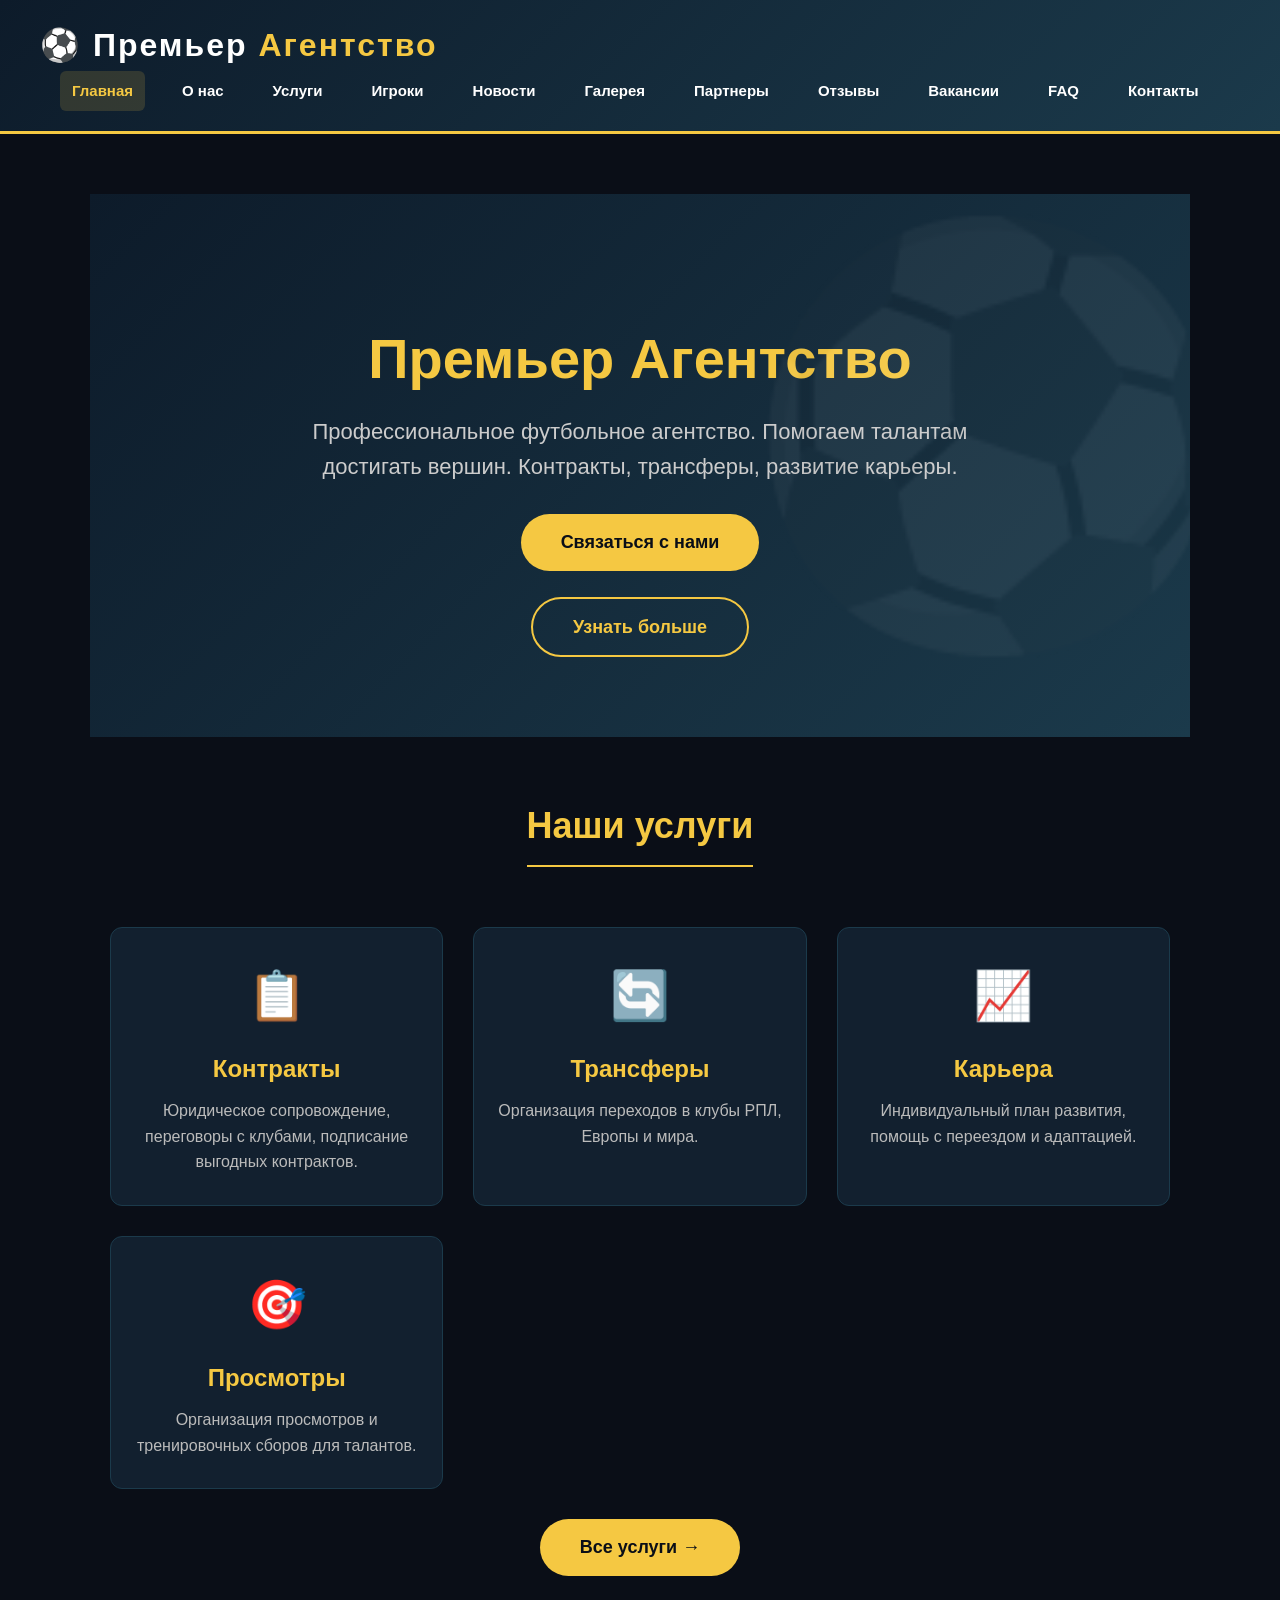
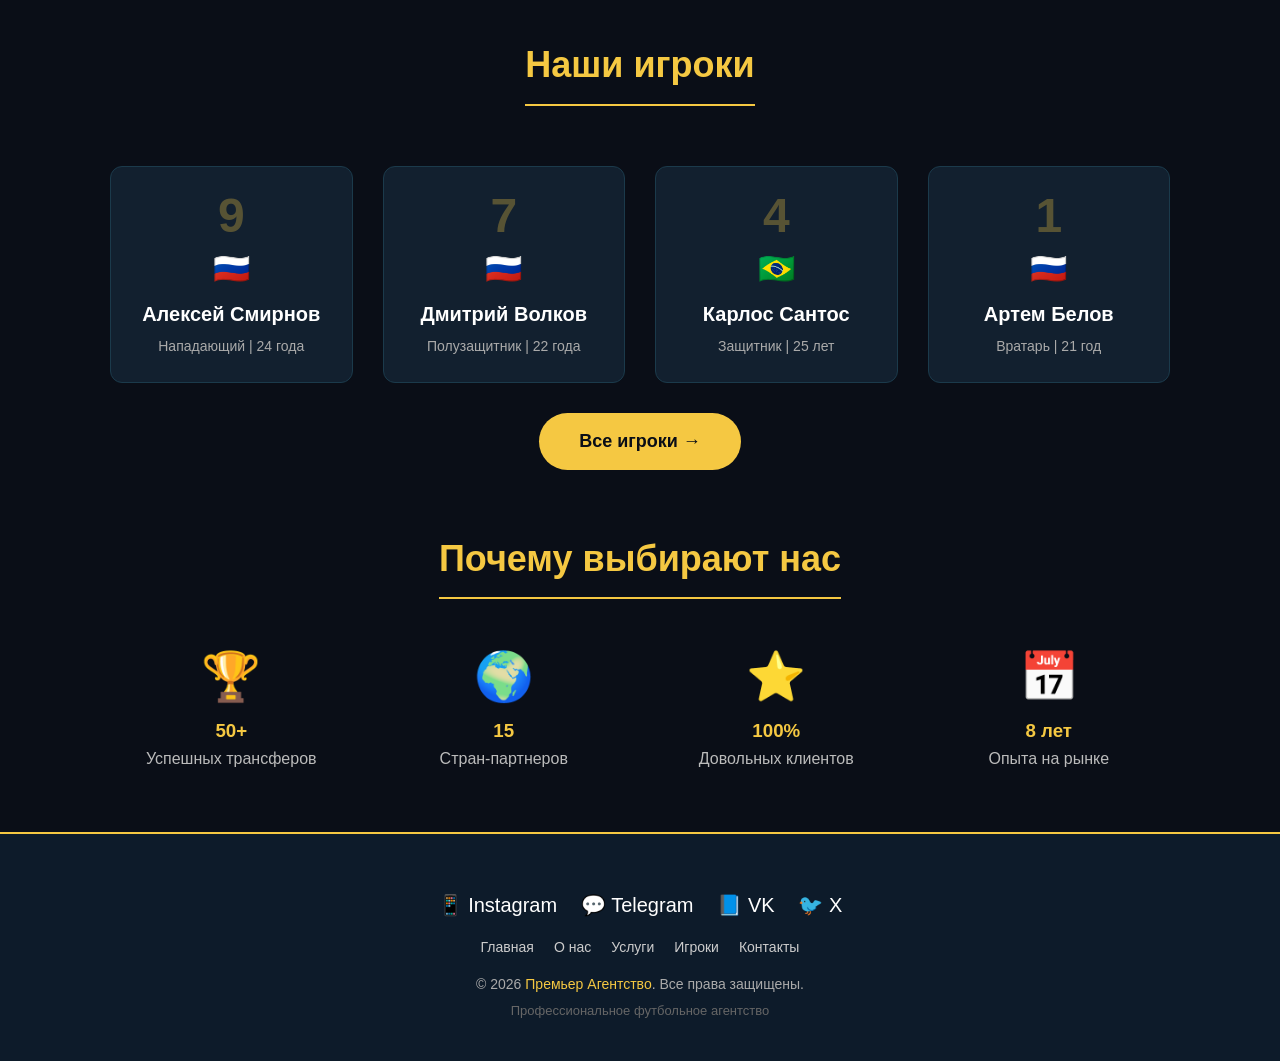
==== index.html @ 3d739ac5 "Add files via upload" ====
<!DOCTYPE html>
<html lang="ru">
<head>
    <meta charset="UTF-8">
    <meta name="viewport" content="width=device-width, initial-scale=1.0">
    <title>Премьер Агентство | Профессиональное футбольное агентство</title>
    <meta name="description" content="Премьер Агентство — профессиональное футбольное агентство. Контракты, трансферы, развитие карьеры футболистов.">
    <link rel="stylesheet" href="style.css">
</head>
<body>

    <!-- ===== ШАПКА ===== -->
    <header>
        <div class="logo">
            <a href="index.html">
                <h1>⚽ <span>Премьер</span> Агентство</h1>
            </a>
        </div>
        <nav>
            <a href="index.html" class="active">Главная</a>
            <a href="about.html">О нас</a>
            <a href="services.html">Услуги</a>
            <a href="players.html">Игроки</a>
            <a href="news.html">Новости</a>
            <a href="gallery.html">Галерея</a>
            <a href="partners.html">Партнеры</a>
            <a href="reviews.html">Отзывы</a>
            <a href="vacancies.html">Вакансии</a>
            <a href="faq.html">FAQ</a>
            <a href="contacts.html">Контакты</a>
        </nav>
    </header>

    <!-- ===== ГЛАВНЫЙ ЭКРАН ===== -->
    <section class="hero">
        <h2>Премьер Агентство</h2>
        <p>Профессиональное футбольное агентство. Помогаем талантам достигать вершин. Контракты, трансферы, развитие карьеры.</p>
        <a href="contacts.html" class="btn">Связаться с нами</a>
        <br><br>
        <a href="about.html" class="btn btn-outline">Узнать больше</a>
    </section>

    <!-- ===== КОРОТКО ОБ УСЛУГАХ ===== -->
    <section>
        <div class="center">
            <h2 class="section-title">Наши услуги</h2>
        </div>
        <div class="services-grid">
            <div class="service-card">
                <div class="icon">📋</div>
                <h3>Контракты</h3>
                <p>Юридическое сопровождение, переговоры с клубами, подписание выгодных контрактов.</p>
            </div>
            <div class="service-card">
                <div class="icon">🔄</div>
                <h3>Трансферы</h3>
                <p>Организация переходов в клубы РПЛ, Европы и мира.</p>
            </div>
            <div class="service-card">
                <div class="icon">📈</div>
                <h3>Карьера</h3>
                <p>Индивидуальный план развития, помощь с переездом и адаптацией.</p>
            </div>
            <div class="service-card">
                <div class="icon">🎯</div>
                <h3>Просмотры</h3>
                <p>Организация просмотров и тренировочных сборов для талантов.</p>
            </div>
        </div>
        <div class="center" style="margin-top:30px;">
            <a href="services.html" class="btn">Все услуги →</a>
        </div>
    </section>

    <!-- ===== НАШИ ИГРОКИ (кратко) ===== -->
    <section>
        <div class="center">
            <h2 class="section-title">Наши игроки</h2>
        </div>
        <div class="players-grid">
            <div class="player-card">
                <div class="number">9</div>
                <div class="flag">🇷🇺</div>
                <h4>Алексей Смирнов</h4>
                <p>Нападающий | 24 года</p>
            </div>
            <div class="player-card">
                <div class="number">7</div>
                <div class="flag">🇷🇺</div>
                <h4>Дмитрий Волков</h4>
                <p>Полузащитник | 22 года</p>
            </div>
            <div class="player-card">
                <div class="number">4</div>
                <div class="flag">🇧🇷</div>
                <h4>Карлос Сантос</h4>
                <p>Защитник | 25 лет</p>
            </div>
            <div class="player-card">
                <div class="number">1</div>
                <div class="flag">🇷🇺</div>
                <h4>Артем Белов</h4>
                <p>Вратарь | 21 год</p>
            </div>
        </div>
        <div class="center" style="margin-top:30px;">
            <a href="players.html" class="btn">Все игроки →</a>
        </div>
    </section>

    <!-- ===== ПОЧЕМУ МЫ ===== -->
    <section>
        <div class="center">
            <h2 class="section-title">Почему выбирают нас</h2>
        </div>
        <div style="display:grid; grid-template-columns:repeat(auto-fit,minmax(200px,1fr)); gap:30px; text-align:center;">
            <div>
                <div style="font-size:48px;">🏆</div>
                <h3 style="color:#f5c842;">50+</h3>
                <p style="color:#bbb;">Успешных трансферов</p>
            </div>
            <div>
                <div style="font-size:48px;">🌍</div>
                <h3 style="color:#f5c842;">15</h3>
                <p style="color:#bbb;">Стран-партнеров</p>
            </div>
            <div>
                <div style="font-size:48px;">⭐</div>
                <h3 style="color:#f5c842;">100%</h3>
                <p style="color:#bbb;">Довольных клиентов</p>
            </div>
            <div>
                <div style="font-size:48px;">📅</div>
                <h3 style="color:#f5c842;">8 лет</h3>
                <p style="color:#bbb;">Опыта на рынке</p>
            </div>
        </div>
    </section>

    <!-- ===== ПОДВАЛ ===== -->
    <footer>
        <div class="social-icons">
            <a href="#">📱 Instagram</a>
            <a href="#">💬 Telegram</a>
            <a href="#">📘 VK</a>
            <a href="#">🐦 X</a>
        </div>
        <div class="footer-links">
            <a href="index.html">Главная</a>
            <a href="about.html">О нас</a>
            <a href="services.html">Услуги</a>
            <a href="players.html">Игроки</a>
            <a href="contacts.html">Контакты</a>
        </div>
        <p>© 2026 <span>Премьер Агентство</span>. Все права защищены.</p>
        <p style="font-size:13px; color:#666; margin-top:5px;">Профессиональное футбольное агентство</p>
    </footer>

</body>
</html>
---- style.css ----
/* ============================================
   ОБЩИЕ СТИЛИ ДЛЯ САЙТА "ПРЕМЬЕР АГЕНТСТВО"
   ============================================ */

/* ----- ОБНУЛЕНИЕ ----- */
* {
    margin: 0;
    padding: 0;
    box-sizing: border-box;
}

html {
    scroll-behavior: smooth;
}

body {
    font-family: 'Segoe UI', Tahoma, Geneva, Verdana, sans-serif;
    background: #0a0e17;
    color: #ffffff;
    line-height: 1.6;
}

/* ----- ШАПКА (ХЕДЕР) ----- */
header {
    background: linear-gradient(135deg, #0d1b2a, #1b3a4b);
    padding: 20px 40px;
    display: flex;
    justify-content: space-between;
    align-items: center;
    border-bottom: 3px solid #f5c842;
    flex-wrap: wrap;
    position: sticky;
    top: 0;
    z-index: 1000;
}

.logo h1 {
    font-size: 32px;
    color: #f5c842;
    letter-spacing: 2px;
}

.logo span {
    color: #ffffff;
}

.logo a {
    text-decoration: none;
}

/* ----- МЕНЮ НАВИГАЦИИ ----- */
nav {
    display: flex;
    flex-wrap: wrap;
    gap: 5px;
}

nav a {
    color: #ffffff;
    text-decoration: none;
    margin-left: 20px;
    font-weight: 600;
    font-size: 15px;
    transition: 0.3s;
    padding: 8px 12px;
    border-radius: 6px;
}

nav a:hover {
    color: #f5c842;
    background: rgba(245, 200, 66, 0.1);
}

nav a.active {
    color: #f5c842;
    background: rgba(245, 200, 66, 0.15);
}

/* ----- ГЛАВНЫЙ ЭКРАН (HERO) ----- */
.hero {
    background: linear-gradient(135deg, #0d1b2a, #1b3a4b);
    text-align: center;
    padding: 120px 20px 80px;
    position: relative;
    overflow: hidden;
}

.hero::before {
    content: '⚽';
    position: absolute;
    font-size: 400px;
    opacity: 0.05;
    right: -50px;
    top: -80px;
}

.hero h2 {
    font-size: 56px;
    color: #f5c842;
    margin-bottom: 10px;
}

.hero p {
    font-size: 22px;
    color: #cccccc;
    max-width: 700px;
    margin: 0 auto 30px;
}

/* ----- КНОПКИ ----- */
.btn {
    display: inline-block;
    background: #f5c842;
    color: #0a0e17;
    padding: 14px 40px;
    font-weight: 700;
    text-decoration: none;
    border-radius: 50px;
    font-size: 18px;
    transition: 0.3s;
    border: none;
    cursor: pointer;
}

.btn:hover {
    background: #ffd966;
    transform: scale(1.05);
    box-shadow: 0 0 30px rgba(245, 200, 66, 0.3);
}

.btn-outline {
    background: transparent;
    color: #f5c842;
    border: 2px solid #f5c842;
}

.btn-outline:hover {
    background: #f5c842;
    color: #0a0e17;
}

/* ----- СЕКЦИИ ----- */
section {
    max-width: 1100px;
    margin: 60px auto;
    padding: 0 20px;
}

.section-title {
    text-align: center;
    font-size: 36px;
    color: #f5c842;
    margin-bottom: 40px;
    border-bottom: 2px solid #f5c842;
    display: inline-block;
    padding-bottom: 10px;
}

.center {
    text-align: center;
}

/* ----- КАРТОЧКИ УСЛУГ ----- */
.services-grid {
    display: grid;
    grid-template-columns: repeat(auto-fit, minmax(250px, 1fr));
    gap: 30px;
    margin-top: 20px;
}

.service-card {
    background: #12202f;
    padding: 30px 20px;
    border-radius: 12px;
    text-align: center;
    transition: 0.4s;
    border: 1px solid #1b3a4b;
}

.service-card:hover {
    transform: translateY(-10px);
    border-color: #f5c842;
    box-shadow: 0 10px 30px rgba(245, 200, 66, 0.1);
}

.service-card .icon {
    font-size: 48px;
    margin-bottom: 15px;
}

.service-card h3 {
    color: #f5c842;
    font-size: 24px;
    margin-bottom: 10px;
}

.service-card p {
    color: #bbbbbb;
    font-size: 16px;
}

/* ----- КАРТОЧКИ ИГРОКОВ ----- */
.players-grid {
    display: grid;
    grid-template-columns: repeat(auto-fit, minmax(200px, 1fr));
    gap: 30px;
    margin-top: 20px;
}

.player-card {
    background: #12202f;
    padding: 25px 15px;
    border-radius: 12px;
    text-align: center;
    border: 1px solid #1b3a4b;
    transition: 0.4s;
    position: relative;
    overflow: hidden;
}

.player-card::before {
    content: '';
    position: absolute;
    top: 0;
    left: 0;
    right: 0;
    height: 3px;
    background: #f5c842;
    transform: scaleX(0);
    transition: 0.4s;
}

.player-card:hover::before {
    transform: scaleX(1);
}

.player-card:hover {
    border-color: #f5c842;
    transform: scale(1.03);
}

.player-card .number {
    font-size: 48px;
    font-weight: 700;
    color: #f5c842;
    opacity: 0.3;
    line-height: 1;
}

.player-card .flag {
    font-size: 30px;
    margin: 5px 0;
}

.player-card h4 {
    font-size: 20px;
    margin: 5px 0;
    color: #ffffff;
}

.player-card p {
    color: #aaaaaa;
    font-size: 14px;
}

/* ----- КОНТАКТЫ ----- */
.contacts {
    background: #12202f;
    padding: 40px 30px;
    border-radius: 12px;
    display: flex;
    flex-wrap: wrap;
    justify-content: space-around;
    gap: 30px;
    border: 1px solid #1b3a4b;
}

.contact-item {
    text-align: center;
    min-width: 150px;
}

.contact-item .icon {
    font-size: 32px;
    margin-bottom: 10px;
}

.contact-item h4 {
    color: #f5c842;
    font-size: 18px;
}

.contact-item p {
    color: #cccccc;
    font-size: 16px;
}

.contact-item a {
    color: #f5c842;
    text-decoration: none;
}

.contact-item a:hover {
    text-decoration: underline;
}

/* ----- НОВОСТИ ----- */
.news-grid {
    display: grid;
    grid-template-columns: repeat(auto-fit, minmax(300px, 1fr));
    gap: 30px;
}

.news-card {
    background: #12202f;
    padding: 25px;
    border-radius: 12px;
    border: 1px solid #1b3a4b;
    transition: 0.4s;
}

.news-card:hover {
    border-color: #f5c842;
    transform: translateY(-5px);
}

.news-card .date {
    color: #f5c842;
    font-size: 14px;
    font-weight: 600;
}

.news-card h4 {
    font-size: 20px;
    margin: 10px 0;
    color: #ffffff;
}

.news-card p {
    color: #bbbbbb;
    font-size: 15px;
}

/* ----- ГАЛЕРЕЯ ----- */
.gallery-grid {
    display: grid;
    grid-template-columns: repeat(auto-fit, minmax(200px, 1fr));
    gap: 20px;
}

.gallery-item {
    background: #12202f;
    padding: 40px 20px;
    border-radius: 12px;
    text-align: center;
    border: 1px solid #1b3a4b;
    transition: 0.4s;
    font-size: 60px;
    min-height: 150px;
    display: flex;
    flex-direction: column;
    align-items: center;
    justify-content: center;
}

.gallery-item:hover {
    border-color: #f5c842;
    transform: scale(1.05);
}

.gallery-item span {
    font-size: 14px;
    color: #aaaaaa;
    margin-top: 10px;
}

/* ----- ПАРТНЕРЫ ----- */
.partners-grid {
    display: grid;
    grid-template-columns: repeat(auto-fit, minmax(150px, 1fr));
    gap: 25px;
}

.partner-item {
    background: #12202f;
    padding: 30px 20px;
    border-radius: 12px;
    text-align: center;
    border: 1px solid #1b3a4b;
    transition: 0.4s;
    font-size: 20px;
    font-weight: 600;
    color: #f5c842;
}

.partner-item:hover {
    border-color: #f5c842;
    transform: scale(1.05);
}

/* ----- ОТЗЫВЫ ----- */
.reviews-grid {
    display: grid;
    grid-template-columns: repeat(auto-fit, minmax(280px, 1fr));
    gap: 30px;
}

.review-item {
    background: #12202f;
    padding: 25px;
    border-radius: 12px;
    border: 1px solid #1b3a4b;
    transition: 0.4s;
}

.review-item:hover {
    border-color: #f5c842;
}

.review-item .stars {
    color: #f5c842;
    font-size: 20px;
}

.review-item blockquote {
    font-style: italic;
    color: #cccccc;
    margin: 15px 0;
    padding-left: 15px;
    border-left: 3px solid #f5c842;
}

.review-item .author {
    color: #f5c842;
    font-weight: 600;
}

/* ----- ВАКАНСИИ ----- */
.vacancy-item {
    background: #12202f;
    padding: 25px 30px;
    border-radius: 12px;
    border: 1px solid #1b3a4b;
    margin-bottom: 20px;
    transition: 0.4s;
    display: flex;
    justify-content: space-between;
    align-items: center;
    flex-wrap: wrap;
}

.vacancy-item:hover {
    border-color: #f5c842;
}

.vacancy-item h4 {
    color: #f5c842;
    font-size: 20px;
}

.vacancy-item p {
    color: #bbbbbb;
}

.vacancy-item .tag {
    background: rgba(245, 200, 66, 0.15);
    color: #f5c842;
    padding: 5px 15px;
    border-radius: 20px;
    font-size: 13px;
}

/* ----- ВОПРОС-ОТВЕТ (FAQ) ----- */
.faq-item {
    background: #12202f;
    padding: 20px 25px;
    border-radius: 12px;
    border: 1px solid #1b3a4b;
    margin-bottom: 15px;
    transition: 0.4s;
}

.faq-item:hover {
    border-color: #f5c842;
}

.faq-item h4 {
    color: #f5c842;
    font-size: 18px;
    margin-bottom: 5px;
}

.faq-item p {
    color: #bbbbbb;
}

/* ----- ПОДВАЛ (ФУТЕР) ----- */
footer {
    background: #0d1b2a;
    text-align: center;
    padding: 40px 20px;
    border-top: 2px solid #f5c842;
    margin-top: 40px;
    color: #aaaaaa;
    font-size: 14px;
}

footer .footer-links {
    display: flex;
    justify-content: center;
    flex-wrap: wrap;
    gap: 20px;
    margin: 15px 0;
}

footer .footer-links a {
    color: #cccccc;
    text-decoration: none;
    transition: 0.3s;
}

footer .footer-links a:hover {
    color: #f5c842;
}

footer span {
    color: #f5c842;
}

footer .social-icons {
    margin: 15px 0;
}

footer .social-icons a {
    color: #ffffff;
    text-decoration: none;
    margin: 0 10px;
    font-size: 20px;
    transition: 0.3s;
}

footer .social-icons a:hover {
    color: #f5c842;
}

/* ----- АДАПТИВ ДЛЯ ТЕЛЕФОНОВ ----- */
@media (max-width: 768px) {
    header {
        flex-direction: column;
        text-align: center;
        gap: 15px;
        padding: 15px;
    }

    nav {
        justify-content: center;
    }

    nav a {
        margin: 0 8px;
        font-size: 13px;
        padding: 6px 10px;
    }

    .hero h2 {
        font-size: 34px;
    }

    .hero p {
        font-size: 18px;
    }

    .section-title {
        font-size: 28px;
    }

    .vacancy-item {
        flex-direction: column;
        text-align: center;
        gap: 10px;
    }

    .contacts {
        flex-direction: column;
        align-items: center;
    }
}
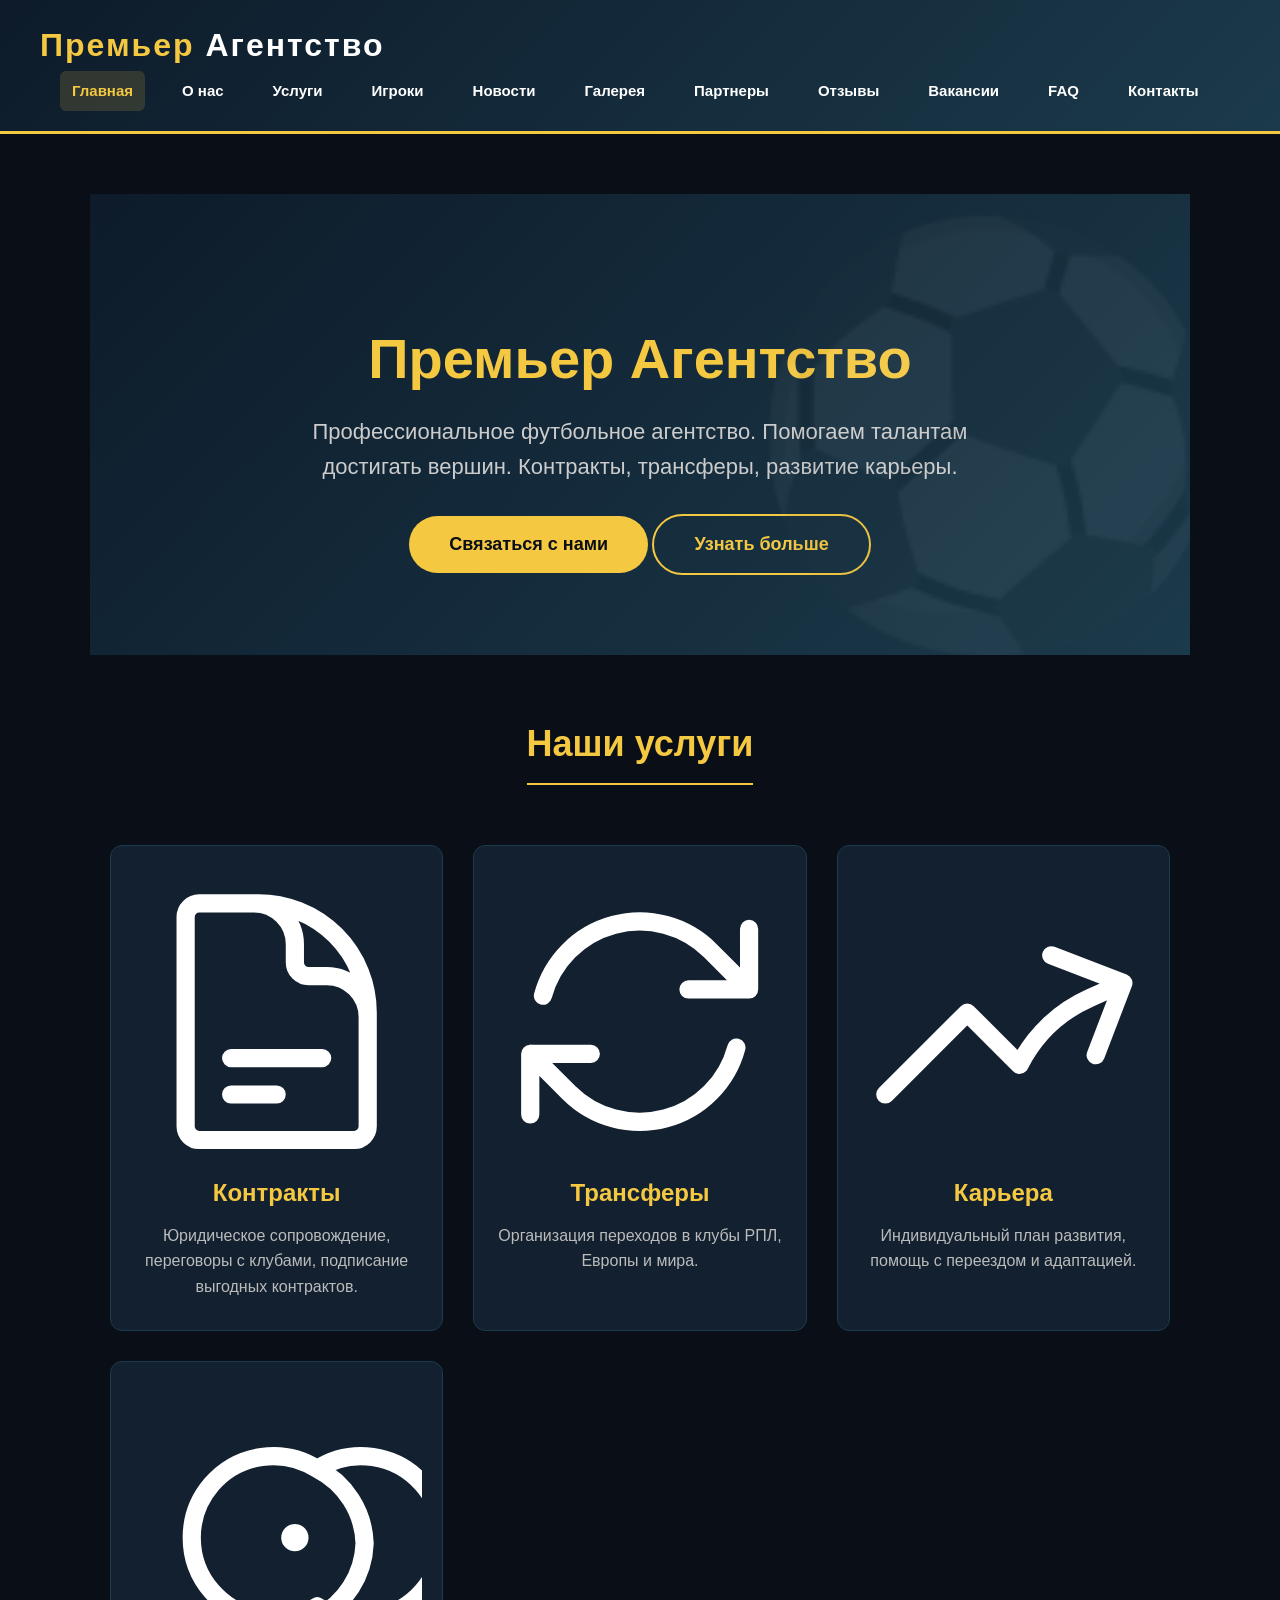
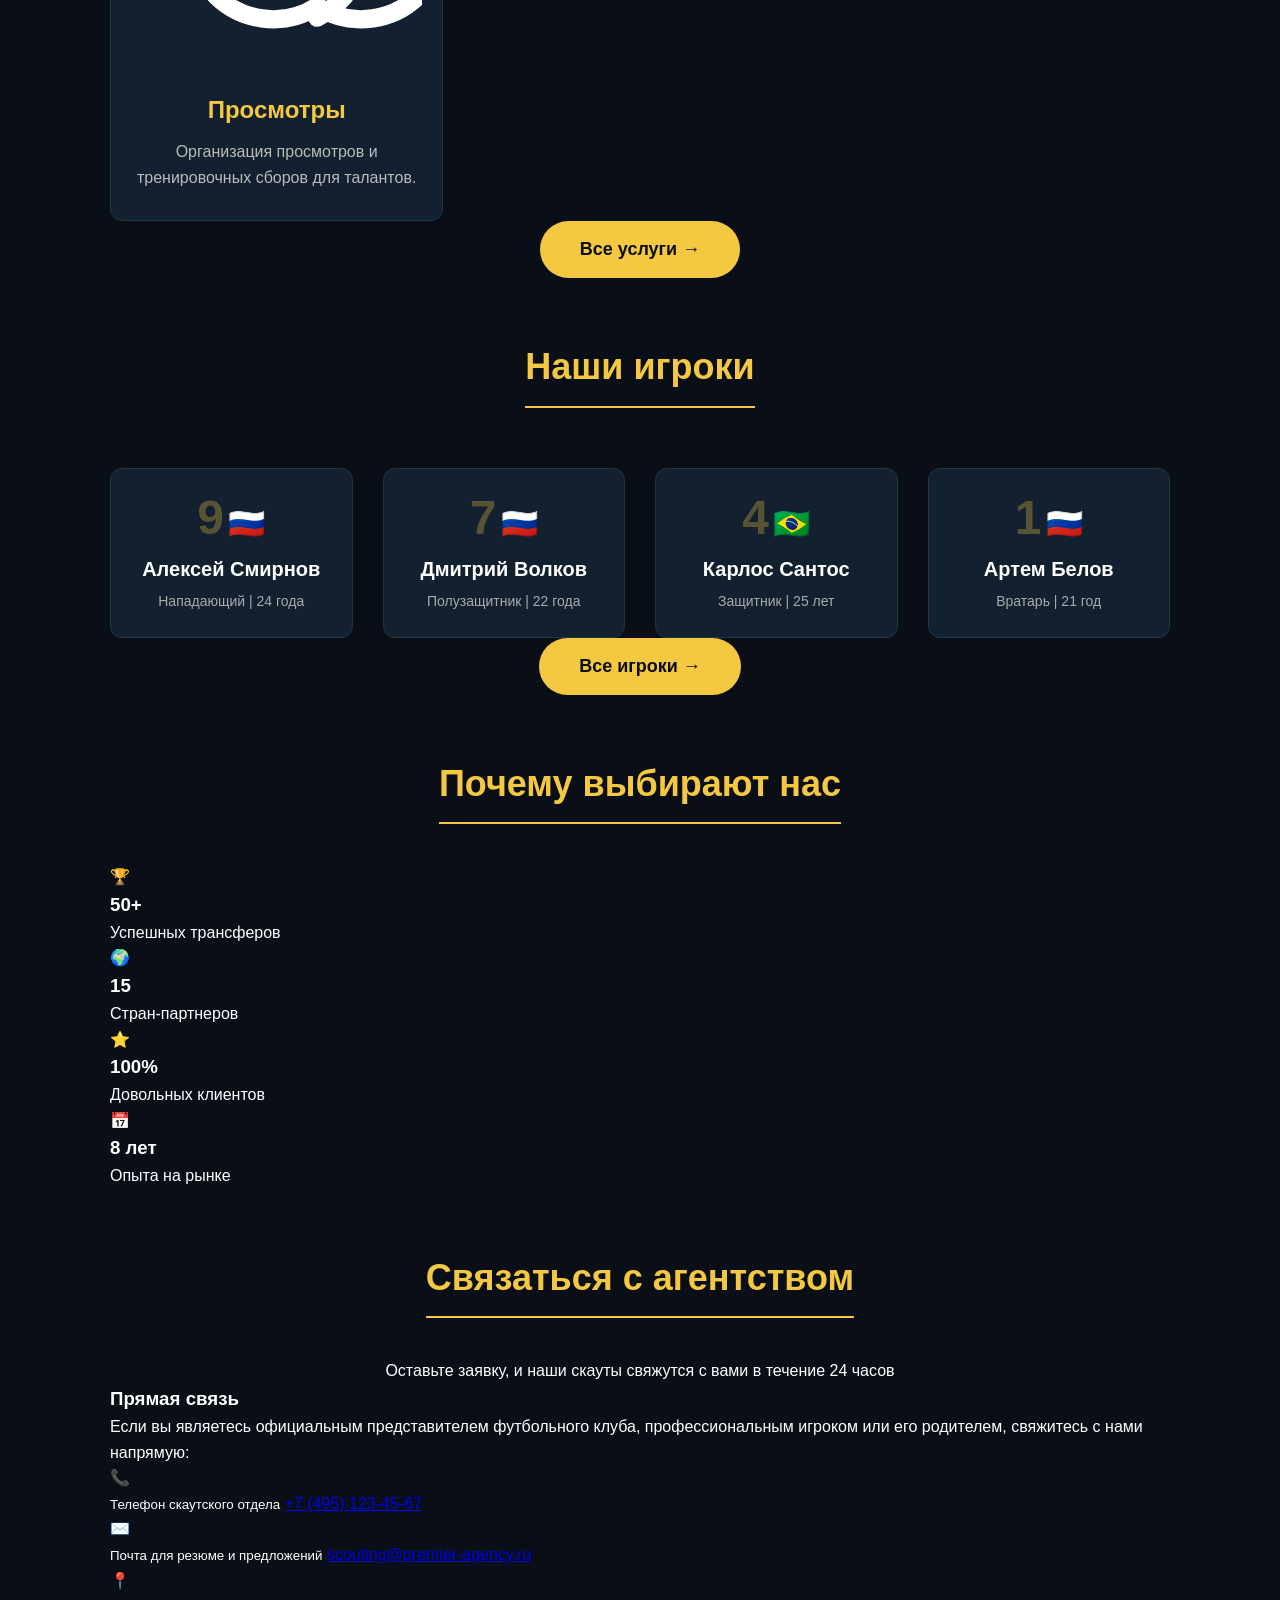
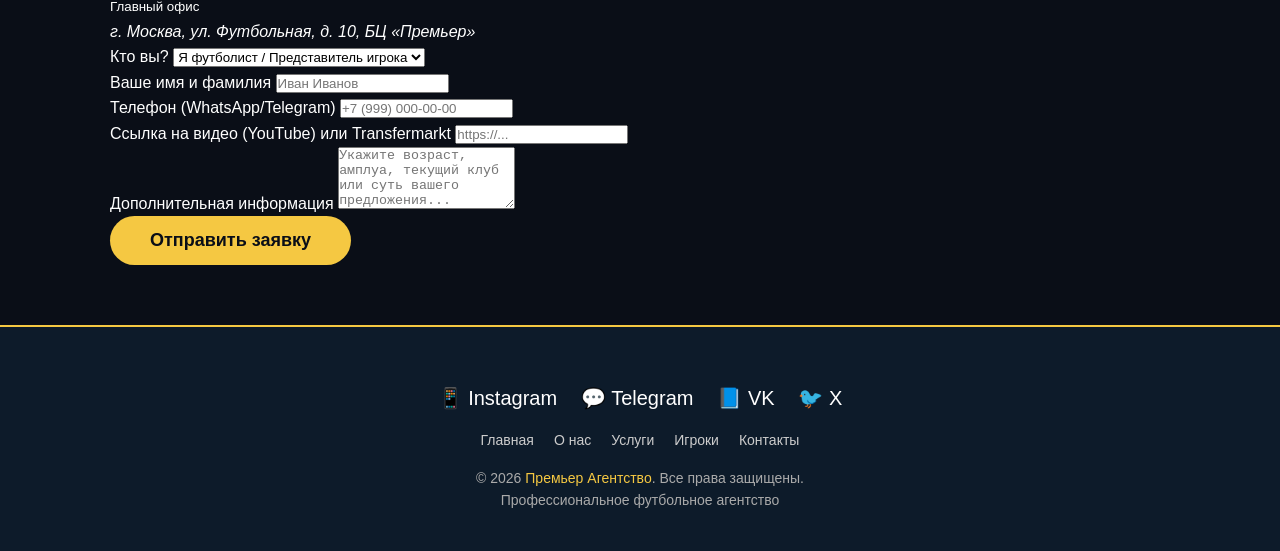
==== commit cb4d4921: "Update index.html" ====
--- a/index.html
+++ b/index.html
@@ -10,151 +10,251 @@
 <body>
 
     <!-- ===== ШАПКА ===== -->
-    <header>
+    <header class="main-header">
         <div class="logo">
             <a href="index.html">
-                <h1>⚽ <span>Премьер</span> Агентство</h1>
+                <h1>Премьер <span>Агентство</span></h1>
             </a>
         </div>
-        <nav>
-            <a href="index.html" class="active">Главная</a>
-            <a href="about.html">О нас</a>
-            <a href="services.html">Услуги</a>
-            <a href="players.html">Игроки</a>
-            <a href="news.html">Новости</a>
-            <a href="gallery.html">Галерея</a>
-            <a href="partners.html">Партнеры</a>
-            <a href="reviews.html">Отзывы</a>
-            <a href="vacancies.html">Вакансии</a>
-            <a href="faq.html">FAQ</a>
-            <a href="contacts.html">Контакты</a>
+        <nav class="nav-menu">
+            <a href="index.html" class="nav-link active">Главная</a>
+            <a href="about.html" class="nav-link">О нас</a>
+            <a href="services.html" class="nav-link">Услуги</a>
+            <a href="players.html" class="nav-link">Игроки</a>
+            <a href="news.html" class="nav-link">Новости</a>
+            <a href="gallery.html" class="nav-link">Галерея</a>
+            <a href="partners.html" class="nav-link">Партнеры</a>
+            <a href="reviews.html" class="nav-link">Отзывы</a>
+            <a href="vacancies.html" class="nav-link">Вакансии</a>
+            <a href="faq.html" class="nav-link">FAQ</a>
+            <a href="#contacts" class="nav-link">Контакты</a>
         </nav>
     </header>
 
     <!-- ===== ГЛАВНЫЙ ЭКРАН ===== -->
     <section class="hero">
-        <h2>Премьер Агентство</h2>
-        <p>Профессиональное футбольное агентство. Помогаем талантам достигать вершин. Контракты, трансферы, развитие карьеры.</p>
-        <a href="contacts.html" class="btn">Связаться с нами</a>
-        <br><br>
-        <a href="about.html" class="btn btn-outline">Узнать больше</a>
+        <div class="hero-content">
+            <h2>Премьер Агентство</h2>
+            <p>Профессиональное футбольное агентство. Помогаем талантам достигать вершин. Контракты, трансферы, развитие карьеры.</p>
+            <div class="hero-actions">
+                <a href="#contacts" class="btn">Связаться с нами</a>
+                <a href="about.html" class="btn btn-outline">Узнать больше</a>
+            </div>
+        </div>
     </section>
 
     <!-- ===== КОРОТКО ОБ УСЛУГАХ ===== -->
-    <section>
+    <section class="services-section">
         <div class="center">
             <h2 class="section-title">Наши услуги</h2>
         </div>
         <div class="services-grid">
             <div class="service-card">
-                <div class="icon">📋</div>
+                <div class="icon-wrapper">
+                    <!-- Иконка Контракты -->
+                    <svg xmlns="http://www.w3.org/2000/svg" fill="none" viewBox="0 0 24 24" stroke-width="1.5" stroke="currentColor" class="w-6 h-6"><path stroke-linecap="round" stroke-linejoin="round" d="M19.5 14.25v-2.625a3.375 3.375 0 0 0-3.375-3.375h-1.5A1.125 1.125 0 0 1 13.5 7.125v-1.5a3.375 3.375 0 0 0-3.375-3.375H8.25m0 12.75h7.5m-7.5 3H12M10.5 2.25H5.625c-.621 0-1.125.504-1.125 1.125v17.25c0 .621.504 1.125 1.125 1.125h12.75c.621 0 1.125-.504 1.125-1.125V11.25a9 9 0 0 0-9-9Z" /></svg>
+                </div>
                 <h3>Контракты</h3>
                 <p>Юридическое сопровождение, переговоры с клубами, подписание выгодных контрактов.</p>
             </div>
             <div class="service-card">
-                <div class="icon">🔄</div>
+                <div class="icon-wrapper">
+                    <!-- Иконка Трансферы -->
+                    <svg xmlns="http://www.w3.org/2000/svg" fill="none" viewBox="0 0 24 24" stroke-width="1.5" stroke="currentColor" class="w-6 h-6"><path stroke-linecap="round" stroke-linejoin="round" d="M16.023 9.348h4.992v-.001M2.985 19.644v-4.992m0 0h4.992m-4.993 0 3.181 3.183a8.25 8.25 0 0 0 13.803-3.7M4.031 9.865a8.25 8.25 0 0 1 13.803-3.7l3.181 3.182m0-4.991v4.99" /></svg>
+                </div>
                 <h3>Трансферы</h3>
                 <p>Организация переходов в клубы РПЛ, Европы и мира.</p>
             </div>
             <div class="service-card">
-                <div class="icon">📈</div>
+                <div class="icon-wrapper">
+                    <!-- Иконка Карьера -->
+                    <svg xmlns="http://www.w3.org/2000/svg" fill="none" viewBox="0 0 24 24" stroke-width="1.5" stroke="currentColor" class="w-6 h-6"><path stroke-linecap="round" stroke-linejoin="round" d="M2.25 18 9 11.25l4.306 4.306a11.95 11.95 0 0 1 5.814-5.518l2.74-1.22m0 0-5.94-2.281m5.94 2.28-2.28 5.941" /></svg>
+                </div>
                 <h3>Карьера</h3>
                 <p>Индивидуальный план развития, помощь с переездом и адаптацией.</p>
             </div>
             <div class="service-card">
-                <div class="icon">🎯</div>
+                <div class="icon-wrapper">
+                    <!-- Иконка Просмотры -->
+                    <svg xmlns="http://www.w3.org/2000/svg" fill="none" viewBox="0 0 24 24" stroke-width="1.5" stroke="currentColor" class="w-6 h-6"><path stroke-linecap="round" stroke-linejoin="round" d="M15.34 6.336a6.72 6.72 0 1 0 0 11.328M15.34 6.336a6.72 6.72 0 1 1 0 11.328m0-11.328a7.15 7.15 0 0 1 3.905 6.13 7.148 7.148 0 0 1-3.905 6.13M13.5 12h.008v.008H13.5V12Zm.375 0a.375.375 0 1 1-.75 0 .375.375 0 0 1 .75 0Z" /></svg>
+                </div>
                 <h3>Просмотры</h3>
                 <p>Организация просмотров и тренировочных сборов для талантов.</p>
             </div>
         </div>
-        <div class="center" style="margin-top:30px;">
+        <div class="center section-footer-btn">
             <a href="services.html" class="btn">Все услуги →</a>
         </div>
     </section>
 
     <!-- ===== НАШИ ИГРОКИ (кратко) ===== -->
-    <section>
+    <section class="players-section">
         <div class="center">
             <h2 class="section-title">Наши игроки</h2>
         </div>
         <div class="players-grid">
             <div class="player-card">
-                <div class="number">9</div>
-                <div class="flag">🇷🇺</div>
+                <div class="player-meta">
+                    <span class="number">9</span>
+                    <span class="flag">🇷🇺</span>
+                </div>
                 <h4>Алексей Смирнов</h4>
                 <p>Нападающий | 24 года</p>
             </div>
             <div class="player-card">
-                <div class="number">7</div>
-                <div class="flag">🇷🇺</div>
+                <div class="player-meta">
+                    <span class="number">7</span>
+                    <span class="flag">🇷🇺</span>
+                </div>
                 <h4>Дмитрий Волков</h4>
                 <p>Полузащитник | 22 года</p>
             </div>
             <div class="player-card">
-                <div class="number">4</div>
-                <div class="flag">🇧🇷</div>
+                <div class="player-meta">
+                    <span class="number">4</span>
+                    <span class="flag">🇧🇷</span>
+                </div>
                 <h4>Карлос Сантос</h4>
                 <p>Защитник | 25 лет</p>
             </div>
             <div class="player-card">
-                <div class="number">1</div>
-                <div class="flag">🇷🇺</div>
+                <div class="player-meta">
+                    <span class="number">1</span>
+                    <span class="flag">🇷🇺</span>
+                </div>
                 <h4>Артем Белов</h4>
                 <p>Вратарь | 21 год</p>
             </div>
         </div>
-        <div class="center" style="margin-top:30px;">
+        <div class="center section-footer-btn">
             <a href="players.html" class="btn">Все игроки →</a>
         </div>
     </section>
 
     <!-- ===== ПОЧЕМУ МЫ ===== -->
-    <section>
+    <section class="features-section">
         <div class="center">
             <h2 class="section-title">Почему выбирают нас</h2>
         </div>
-        <div style="display:grid; grid-template-columns:repeat(auto-fit,minmax(200px,1fr)); gap:30px; text-align:center;">
-            <div>
-                <div style="font-size:48px;">🏆</div>
-                <h3 style="color:#f5c842;">50+</h3>
-                <p style="color:#bbb;">Успешных трансферов</p>
-            </div>
-            <div>
-                <div style="font-size:48px;">🌍</div>
-                <h3 style="color:#f5c842;">15</h3>
-                <p style="color:#bbb;">Стран-партнеров</p>
-            </div>
-            <div>
-                <div style="font-size:48px;">⭐</div>
-                <h3 style="color:#f5c842;">100%</h3>
-                <p style="color:#bbb;">Довольных клиентов</p>
-            </div>
-            <div>
-                <div style="font-size:48px;">📅</div>
-                <h3 style="color:#f5c842;">8 лет</h3>
-                <p style="color:#bbb;">Опыта на рынке</p>
+        <div class="features-grid">
+            <div class="feature-item">
+                <div class="feature-icon">🏆</div>
+                <h3 class="feature-number">50+</h3>
+                <p class="feature-text">Успешных трансферов</p>
+            </div>
+            <div class="feature-item">
+                <div class="feature-icon">🌍</div>
+                <h3 class="feature-number">15</h3>
+                <p class="feature-text">Стран-партнеров</p>
+            </div>
+            <div class="feature-item">
+                <div class="feature-icon">⭐</div>
+                <h3 class="feature-number">100%</h3>
+                <p class="feature-text">Довольных клиентов</p>
+            </div>
+            <div class="feature-item">
+                <div class="feature-icon">📅</div>
+                <h3 class="feature-number">8 лет</h3>
+                <p class="feature-text">Опыта на рынке</p>
+            </div>
+        </div>
+    </section>
+
+    <!-- ===== СЕКЦИЯ КОНТАКТОВ ===== -->
+    <section id="contacts" class="contacts-section">
+        <div class="center">
+            <h2 class="section-title">Связаться с агентством</h2>
+            <p class="section-subtitle">Оставьте заявку, и наши скауты свяжутся с вами в течение 24 часов</p>
+        </div>
+
+        <div class="contacts-container">
+            <!-- Левая колонка: Инфо -->
+            <div class="contacts-info">
+                <h3>Прямая связь</h3>
+                <p>Если вы являетесь официальным представителем футбольного клуба, профессиональным игроком или его родителем, свяжитесь с нами напрямую:</p>
+                
+                <div class="info-item">
+                    <div class="info-icon-box">📞</div>
+                    <div class="info-text">
+                        <small>Телефон скаутского отдела</small>
+                        <a href="tel:+74951234567">+7 (495) 123-45-67</a>
+                    </div>
+                </div>
+
+                <div class="info-item">
+                    <div class="info-icon-box">✉️</div>
+                    <div class="info-text">
+                        <small>Почта для резюме и предложений</small>
+                        <a href="mailto:scouting@premier-agency.ru">scouting@premier-agency.ru</a>
+                    </div>
+                </div>
+
+                <div class="info-item">
+                    <div class="info-icon-box">📍</div>
+                    <div class="info-text">
+                        <small>Главный офис</small>
+                        <address>г. Москва, ул. Футбольная, д. 10, БЦ «Премьер»</address>
+                    </div>
+                </div>
+            </div>
+
+            <!-- Правая колонка: Форма -->
+            <div class="contacts-form-wrapper">
+                <form action="#" method="POST" class="main-form">
+                    <div class="form-group">
+                        <label for="user-role">Кто вы?</label>
+                        <select id="user-role" name="role" required>
+                            <option value="player">Я футболист / Представитель игрока</option>
+                            <option value="club">Я скаут / Представитель клуба</option>
+                            <option value="partner">По вопросам сотрудничества</option>
+                        </select>
+                    </div>
+
+                    <div class="form-row">
+                        <div class="form-group">
+                            <label for="user-name">Ваше имя и фамилия</label>
+                            <input type="text" id="user-name" name="name" placeholder="Иван Иванов" required>
+                        </div>
+                        <div class="form-group">
+                            <label for="user-phone">Телефон (WhatsApp/Telegram)</label>
+                            <input type="tel" id="user-phone" name="phone" placeholder="+7 (999) 000-00-00" required>
+                        </div>
+                    </div>
+
+                    <div class="form-group">
+                        <label for="user-link">Ссылка на видео (YouTube) или Transfermarkt</label>
+                        <input type="url" id="user-link" name="link" placeholder="https://...">
+                    </div>
+
+                    <div class="form-group">
+                        <label for="user-message">Дополнительная информация</label>
+                        <textarea id="user-message" name="message" rows="4" placeholder="Укажите возраст, амплуа, текущий клуб или суть вашего предложения..."></textarea>
+                    </div>
+
+                    <button type="submit" class="btn btn-submit">Отправить заявку</button>
+                </form>
             </div>
         </div>
     </section>
 
     <!-- ===== ПОДВАЛ ===== -->
-    <footer>
+    <footer class="main-footer">
         <div class="social-icons">
-            <a href="#">📱 Instagram</a>
-            <a href="#">💬 Telegram</a>
-            <a href="#">📘 VK</a>
-            <a href="#">🐦 X</a>
+            <a href="#" class="social-link">📱 Instagram</a>
+            <a href="#" class="social-link">💬 Telegram</a>
+            <a href="#" class="social-link">📘 VK</a>
+            <a href="#" class="social-link">🐦 X</a>
         </div>
         <div class="footer-links">
             <a href="index.html">Главная</a>
             <a href="about.html">О нас</a>
             <a href="services.html">Услуги</a>
             <a href="players.html">Игроки</a>
-            <a href="contacts.html">Контакты</a>
-        </div>
-        <p>© 2026 <span>Премьер Агентство</span>. Все права защищены.</p>
-        <p style="font-size:13px; color:#666; margin-top:5px;">Профессиональное футбольное агентство</p>
+            <a href="#contacts">Контакты</a>
+        </div>
+        <p class="copyright">© 2026 <span>Премьер Агентство</span>. Все права защищены.</p>
+        <p class="footer-subtext">Профессиональное футбольное агентство</p>
     </footer>
 
 </body>
-</html>+</html>
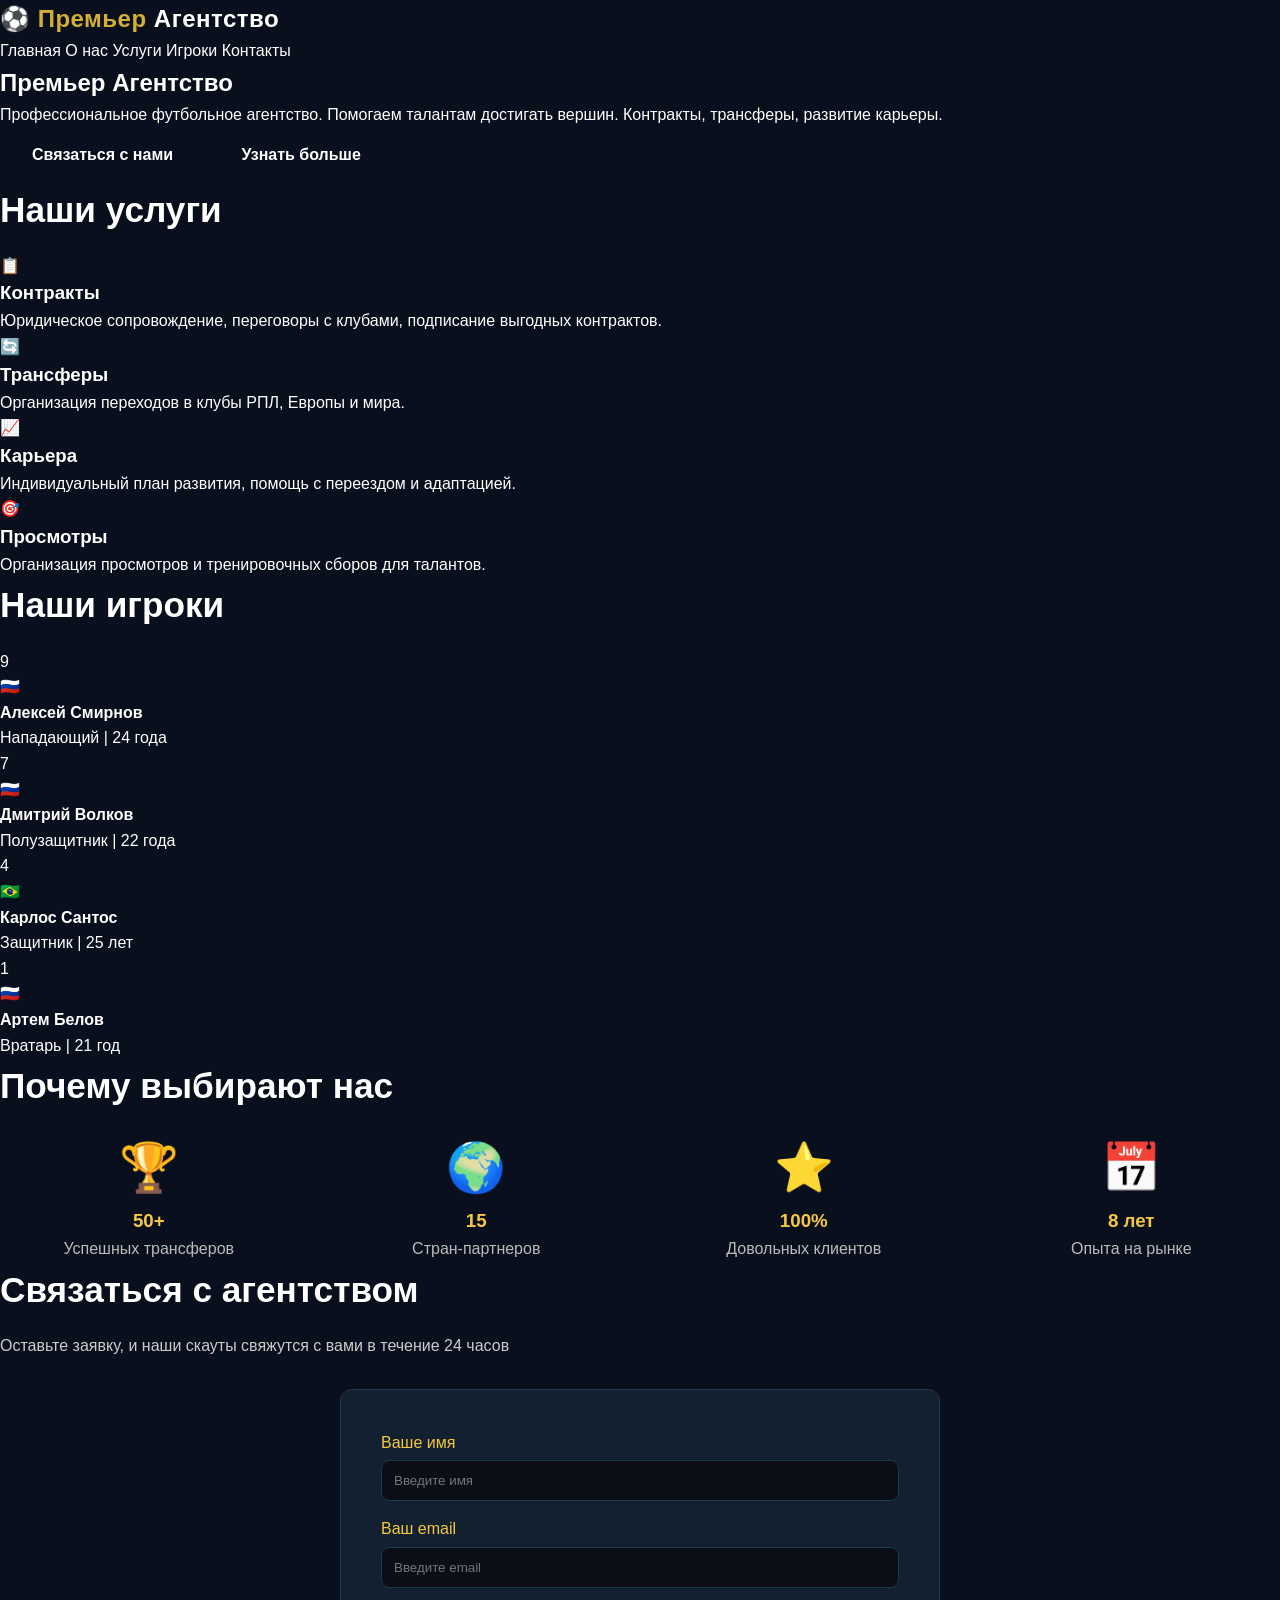
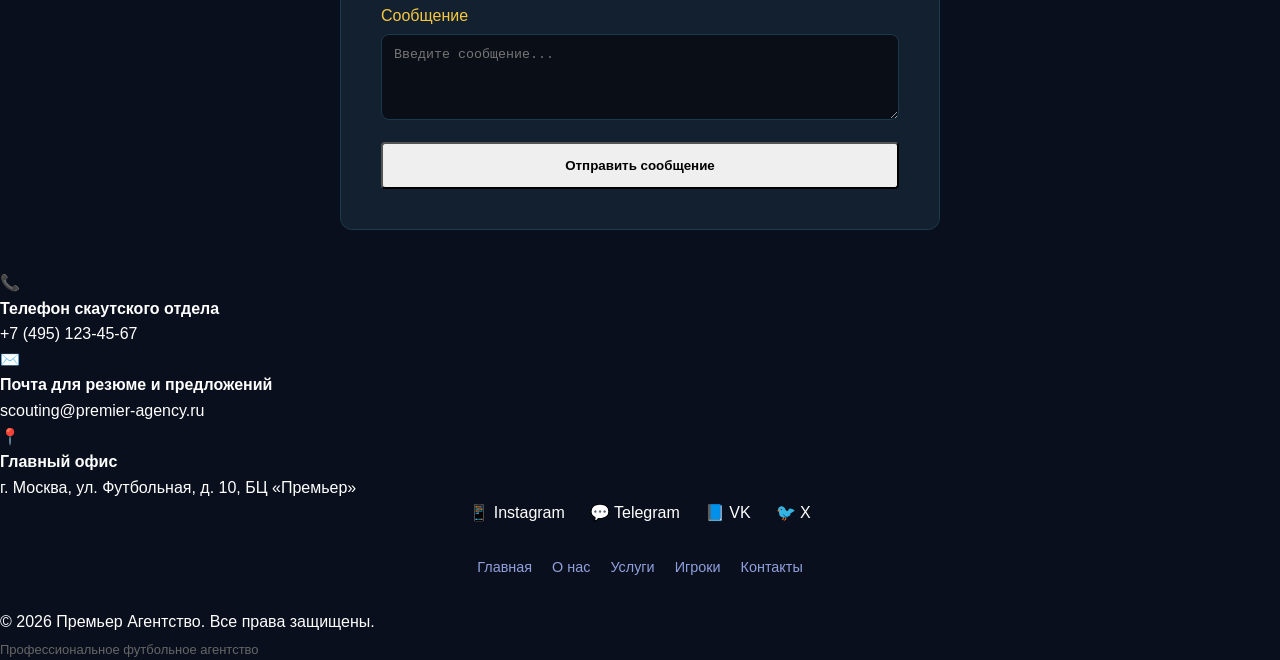
==== commit b22d20a2: "Update index.html" ====
--- a/index.html
+++ b/index.html
@@ -4,256 +4,187 @@
     <meta charset="UTF-8">
     <meta name="viewport" content="width=device-width, initial-scale=1.0">
     <title>Премьер Агентство | Профессиональное футбольное агентство</title>
-    <meta name="description" content="Премьер Агентство — профессиональное футбольное агентство. Контракты, трансферы, развитие карьеры футболистов.">
+    <meta name="description" content="Профессиональное футбольное агентство. Контракты, трансферы, развитие карьеры. Помогаем талантам достигать вершин.">
     <link rel="stylesheet" href="style.css">
 </head>
 <body>
 
-    <!-- ===== ШАПКА ===== -->
-    <header class="main-header">
+    <!-- ===== ШАПКА (ХЕДЕР) ===== -->
+    <header>
         <div class="logo">
             <a href="index.html">
-                <h1>Премьер <span>Агентство</span></h1>
+                <h1>⚽ <span>Премьер</span> Агентство</h1>
             </a>
         </div>
-        <nav class="nav-menu">
-            <a href="index.html" class="nav-link active">Главная</a>
-            <a href="about.html" class="nav-link">О нас</a>
-            <a href="services.html" class="nav-link">Услуги</a>
-            <a href="players.html" class="nav-link">Игроки</a>
-            <a href="news.html" class="nav-link">Новости</a>
-            <a href="gallery.html" class="nav-link">Галерея</a>
-            <a href="partners.html" class="nav-link">Партнеры</a>
-            <a href="reviews.html" class="nav-link">Отзывы</a>
-            <a href="vacancies.html" class="nav-link">Вакансии</a>
-            <a href="faq.html" class="nav-link">FAQ</a>
-            <a href="#contacts" class="nav-link">Контакты</a>
+        <nav>
+            <a href="index.html" class="active">Главная</a>
+            <a href="about.html">О нас</a>
+            <a href="services.html">Услуги</a>
+            <a href="players.html">Игроки</a>
+            <a href="contacts.html">Контакты</a>
         </nav>
     </header>
 
-    <!-- ===== ГЛАВНЫЙ ЭКРАН ===== -->
+    <!-- ===== ГЛАВНЫЙ ЭКРАН (HERO) ===== -->
     <section class="hero">
-        <div class="hero-content">
-            <h2>Премьер Агентство</h2>
-            <p>Профессиональное футбольное агентство. Помогаем талантам достигать вершин. Контракты, трансферы, развитие карьеры.</p>
-            <div class="hero-actions">
-                <a href="#contacts" class="btn">Связаться с нами</a>
-                <a href="about.html" class="btn btn-outline">Узнать больше</a>
-            </div>
-        </div>
+        <h2>Премьер Агентство</h2>
+        <p>Профессиональное футбольное агентство. Помогаем талантам достигать вершин. Контракты, трансферы, развитие карьеры.</p>
+        <!-- ИСПРАВЛЕНО: Добавлены работающие ссылки на страницы -->
+        <a href="contacts.html" class="btn">Связаться с нами</a>
+        <a href="about.html" class="btn btn-outline">Узнать больше</a>
     </section>
 
-    <!-- ===== КОРОТКО ОБ УСЛУГАХ ===== -->
-    <section class="services-section">
+    <!-- ===== УСЛУГИ ===== -->
+    <section id="services">
         <div class="center">
             <h2 class="section-title">Наши услуги</h2>
         </div>
         <div class="services-grid">
             <div class="service-card">
-                <div class="icon-wrapper">
-                    <!-- Иконка Контракты -->
-                    <svg xmlns="http://www.w3.org/2000/svg" fill="none" viewBox="0 0 24 24" stroke-width="1.5" stroke="currentColor" class="w-6 h-6"><path stroke-linecap="round" stroke-linejoin="round" d="M19.5 14.25v-2.625a3.375 3.375 0 0 0-3.375-3.375h-1.5A1.125 1.125 0 0 1 13.5 7.125v-1.5a3.375 3.375 0 0 0-3.375-3.375H8.25m0 12.75h7.5m-7.5 3H12M10.5 2.25H5.625c-.621 0-1.125.504-1.125 1.125v17.25c0 .621.504 1.125 1.125 1.125h12.75c.621 0 1.125-.504 1.125-1.125V11.25a9 9 0 0 0-9-9Z" /></svg>
-                </div>
+                <div class="icon">📋</div>
                 <h3>Контракты</h3>
                 <p>Юридическое сопровождение, переговоры с клубами, подписание выгодных контрактов.</p>
             </div>
             <div class="service-card">
-                <div class="icon-wrapper">
-                    <!-- Иконка Трансферы -->
-                    <svg xmlns="http://www.w3.org/2000/svg" fill="none" viewBox="0 0 24 24" stroke-width="1.5" stroke="currentColor" class="w-6 h-6"><path stroke-linecap="round" stroke-linejoin="round" d="M16.023 9.348h4.992v-.001M2.985 19.644v-4.992m0 0h4.992m-4.993 0 3.181 3.183a8.25 8.25 0 0 0 13.803-3.7M4.031 9.865a8.25 8.25 0 0 1 13.803-3.7l3.181 3.182m0-4.991v4.99" /></svg>
-                </div>
+                <div class="icon">🔄</div>
                 <h3>Трансферы</h3>
                 <p>Организация переходов в клубы РПЛ, Европы и мира.</p>
             </div>
             <div class="service-card">
-                <div class="icon-wrapper">
-                    <!-- Иконка Карьера -->
-                    <svg xmlns="http://www.w3.org/2000/svg" fill="none" viewBox="0 0 24 24" stroke-width="1.5" stroke="currentColor" class="w-6 h-6"><path stroke-linecap="round" stroke-linejoin="round" d="M2.25 18 9 11.25l4.306 4.306a11.95 11.95 0 0 1 5.814-5.518l2.74-1.22m0 0-5.94-2.281m5.94 2.28-2.28 5.941" /></svg>
-                </div>
+                <div class="icon">📈</div>
                 <h3>Карьера</h3>
                 <p>Индивидуальный план развития, помощь с переездом и адаптацией.</p>
             </div>
             <div class="service-card">
-                <div class="icon-wrapper">
-                    <!-- Иконка Просмотры -->
-                    <svg xmlns="http://www.w3.org/2000/svg" fill="none" viewBox="0 0 24 24" stroke-width="1.5" stroke="currentColor" class="w-6 h-6"><path stroke-linecap="round" stroke-linejoin="round" d="M15.34 6.336a6.72 6.72 0 1 0 0 11.328M15.34 6.336a6.72 6.72 0 1 1 0 11.328m0-11.328a7.15 7.15 0 0 1 3.905 6.13 7.148 7.148 0 0 1-3.905 6.13M13.5 12h.008v.008H13.5V12Zm.375 0a.375.375 0 1 1-.75 0 .375.375 0 0 1 .75 0Z" /></svg>
-                </div>
+                <div class="icon">🎯</div>
                 <h3>Просмотры</h3>
                 <p>Организация просмотров и тренировочных сборов для талантов.</p>
             </div>
         </div>
-        <div class="center section-footer-btn">
-            <a href="services.html" class="btn">Все услуги →</a>
-        </div>
     </section>
 
-    <!-- ===== НАШИ ИГРОКИ (кратко) ===== -->
-    <section class="players-section">
+    <!-- ===== ИГРОКИ ===== -->
+    <section id="players">
         <div class="center">
             <h2 class="section-title">Наши игроки</h2>
         </div>
         <div class="players-grid">
             <div class="player-card">
-                <div class="player-meta">
-                    <span class="number">9</span>
-                    <span class="flag">🇷🇺</span>
-                </div>
+                <div class="number">9</div>
+                <div class="flag">🇷🇺</div>
                 <h4>Алексей Смирнов</h4>
                 <p>Нападающий | 24 года</p>
             </div>
             <div class="player-card">
-                <div class="player-meta">
-                    <span class="number">7</span>
-                    <span class="flag">🇷🇺</span>
-                </div>
+                <div class="number">7</div>
+                <div class="flag">🇷🇺</div>
                 <h4>Дмитрий Волков</h4>
                 <p>Полузащитник | 22 года</p>
             </div>
             <div class="player-card">
-                <div class="player-meta">
-                    <span class="number">4</span>
-                    <span class="flag">🇧🇷</span>
-                </div>
+                <div class="number">4</div>
+                <div class="flag">🇧🇷</div>
                 <h4>Карлос Сантос</h4>
                 <p>Защитник | 25 лет</p>
             </div>
             <div class="player-card">
-                <div class="player-meta">
-                    <span class="number">1</span>
-                    <span class="flag">🇷🇺</span>
-                </div>
+                <div class="number">1</div>
+                <div class="flag">🇷🇺</div>
                 <h4>Артем Белов</h4>
                 <p>Вратарь | 21 год</p>
             </div>
         </div>
-        <div class="center section-footer-btn">
-            <a href="players.html" class="btn">Все игроки →</a>
-        </div>
     </section>
 
     <!-- ===== ПОЧЕМУ МЫ ===== -->
-    <section class="features-section">
+    <section>
         <div class="center">
             <h2 class="section-title">Почему выбирают нас</h2>
         </div>
-        <div class="features-grid">
-            <div class="feature-item">
-                <div class="feature-icon">🏆</div>
-                <h3 class="feature-number">50+</h3>
-                <p class="feature-text">Успешных трансферов</p>
+        <div style="display:grid; grid-template-columns:repeat(auto-fit,minmax(200px,1fr)); gap:30px; text-align:center;">
+            <div>
+                <div style="font-size:48px;">🏆</div>
+                <h3 style="color:#f5c842;">50+</h3>
+                <p style="color:#bbb;">Успешных трансферов</p>
             </div>
-            <div class="feature-item">
-                <div class="feature-icon">🌍</div>
-                <h3 class="feature-number">15</h3>
-                <p class="feature-text">Стран-партнеров</p>
+            <div>
+                <div style="font-size:48px;">🌍</div>
+                <h3 style="color:#f5c842;">15</h3>
+                <p style="color:#bbb;">Стран-партнеров</p>
             </div>
-            <div class="feature-item">
-                <div class="feature-icon">⭐</div>
-                <h3 class="feature-number">100%</h3>
-                <p class="feature-text">Довольных клиентов</p>
+            <div>
+                <div style="font-size:48px;">⭐</div>
+                <h3 style="color:#f5c842;">100%</h3>
+                <p style="color:#bbb;">Довольных клиентов</p>
             </div>
-            <div class="feature-item">
-                <div class="feature-icon">📅</div>
-                <h3 class="feature-number">8 лет</h3>
-                <p class="feature-text">Опыта на рынке</p>
+            <div>
+                <div style="font-size:48px;">📅</div>
+                <h3 style="color:#f5c842;">8 лет</h3>
+                <p style="color:#bbb;">Опыта на рынке</p>
             </div>
         </div>
     </section>
 
-    <!-- ===== СЕКЦИЯ КОНТАКТОВ ===== -->
-    <section id="contacts" class="contacts-section">
+    <!-- ===== КОНТАКТЫ ===== -->
+    <section id="contacts">
         <div class="center">
             <h2 class="section-title">Связаться с агентством</h2>
-            <p class="section-subtitle">Оставьте заявку, и наши скауты свяжутся с вами в течение 24 часов</p>
+            <p style="color: #cccccc; margin-bottom: 30px;">Оставьте заявку, и наши скауты свяжутся с вами в течение 24 часов</p>
         </div>
+        <!-- ИСПРАВЛЕНО: Добавлен атрибут action и method для формы, чтобы она начала работать -->
+        <form action="https://formspree.io/f/ваш_идентификатор_формы" method="POST" style="max-width:600px; margin:0 auto 40px; background:#12202f; padding:40px; border-radius:12px; border:1px solid #1b3a4b;">
+            <div style="margin-bottom:15px;">
+                <label style="color:#f5c842; display:block; margin-bottom:5px;">Ваше имя</label>
+                <input type="text" name="name" required placeholder="Введите имя" style="width:100%; padding:12px; border-radius:8px; border:1px solid #1b3a4b; background:#0a0e17; color:#fff;">
+            </div>
+            <div style="margin-bottom:15px;">
+                <label style="color:#f5c842; display:block; margin-bottom:5px;">Ваш email</label>
+                <input type="email" name="email" required placeholder="Введите email" style="width:100%; padding:12px; border-radius:8px; border:1px solid #1b3a4b; background:#0a0e17; color:#fff;">
+            </div>
+            <div style="margin-bottom:15px;">
+                <label style="color:#f5c842; display:block; margin-bottom:5px;">Сообщение</label>
+                <textarea name="message" required rows="4" placeholder="Введите сообщение..." style="width:100%; padding:12px; border-radius:8px; border:1px solid #1b3a4b; background:#0a0e17; color:#fff;"></textarea>
+            </div>
+            <!-- ИСПРАВЛЕНО: Кнопка отправки формы теперь работает -->
+            <button type="submit" class="btn" style="width:100%;">Отправить сообщение</button>
+        </form>
 
-        <div class="contacts-container">
-            <!-- Левая колонка: Инфо -->
-            <div class="contacts-info">
-                <h3>Прямая связь</h3>
-                <p>Если вы являетесь официальным представителем футбольного клуба, профессиональным игроком или его родителем, свяжитесь с нами напрямую:</p>
-                
-                <div class="info-item">
-                    <div class="info-icon-box">📞</div>
-                    <div class="info-text">
-                        <small>Телефон скаутского отдела</small>
-                        <a href="tel:+74951234567">+7 (495) 123-45-67</a>
-                    </div>
-                </div>
-
-                <div class="info-item">
-                    <div class="info-icon-box">✉️</div>
-                    <div class="info-text">
-                        <small>Почта для резюме и предложений</small>
-                        <a href="mailto:scouting@premier-agency.ru">scouting@premier-agency.ru</a>
-                    </div>
-                </div>
-
-                <div class="info-item">
-                    <div class="info-icon-box">📍</div>
-                    <div class="info-text">
-                        <small>Главный офис</small>
-                        <address>г. Москва, ул. Футбольная, д. 10, БЦ «Премьер»</address>
-                    </div>
-                </div>
+        <div class="contacts">
+            <div class="contact-item">
+                <div class="icon">📞</div>
+                <h4>Телефон скаутского отдела</h4>
+                <p><a href="tel:+74951234567">+7 (495) 123-45-67</a></p>
             </div>
-
-            <!-- Правая колонка: Форма -->
-            <div class="contacts-form-wrapper">
-                <form action="#" method="POST" class="main-form">
-                    <div class="form-group">
-                        <label for="user-role">Кто вы?</label>
-                        <select id="user-role" name="role" required>
-                            <option value="player">Я футболист / Представитель игрока</option>
-                            <option value="club">Я скаут / Представитель клуба</option>
-                            <option value="partner">По вопросам сотрудничества</option>
-                        </select>
-                    </div>
-
-                    <div class="form-row">
-                        <div class="form-group">
-                            <label for="user-name">Ваше имя и фамилия</label>
-                            <input type="text" id="user-name" name="name" placeholder="Иван Иванов" required>
-                        </div>
-                        <div class="form-group">
-                            <label for="user-phone">Телефон (WhatsApp/Telegram)</label>
-                            <input type="tel" id="user-phone" name="phone" placeholder="+7 (999) 000-00-00" required>
-                        </div>
-                    </div>
-
-                    <div class="form-group">
-                        <label for="user-link">Ссылка на видео (YouTube) или Transfermarkt</label>
-                        <input type="url" id="user-link" name="link" placeholder="https://...">
-                    </div>
-
-                    <div class="form-group">
-                        <label for="user-message">Дополнительная информация</label>
-                        <textarea id="user-message" name="message" rows="4" placeholder="Укажите возраст, амплуа, текущий клуб или суть вашего предложения..."></textarea>
-                    </div>
-
-                    <button type="submit" class="btn btn-submit">Отправить заявку</button>
-                </form>
+            <div class="contact-item">
+                <div class="icon">✉️</div>
+                <h4>Почта для резюме и предложений</h4>
+                <p><a href="mailto:scouting@premier-agency.ru">scouting@premier-agency.ru</a></p>
+            </div>
+            <div class="contact-item">
+                <div class="icon">📍</div>
+                <h4>Главный офис</h4>
+                <p>г. Москва, ул. Футбольная, д. 10, БЦ «Премьер»</p>
             </div>
         </div>
     </section>
 
-    <!-- ===== ПОДВАЛ ===== -->
-    <footer class="main-footer">
+    <!-- ===== ПОДВАЛ (ФУТЕР) ===== -->
+    <footer>
         <div class="social-icons">
-            <a href="#" class="social-link">📱 Instagram</a>
-            <a href="#" class="social-link">💬 Telegram</a>
-            <a href="#" class="social-link">📘 VK</a>
-            <a href="#" class="social-link">🐦 X</a>
+            <a href="#">📱 Instagram</a>
+            <a href="#">💬 Telegram</a>
+            <a href="#">📘 VK</a>
+            <a href="#">🐦 X</a>
         </div>
         <div class="footer-links">
             <a href="index.html">Главная</a>
             <a href="about.html">О нас</a>
             <a href="services.html">Услуги</a>
             <a href="players.html">Игроки</a>
-            <a href="#contacts">Контакты</a>
+            <a href="contacts.html">Контакты</a>
         </div>
-        <p class="copyright">© 2026 <span>Премьер Агентство</span>. Все права защищены.</p>
-        <p class="footer-subtext">Профессиональное футбольное агентство</p>
+        <p>© 2026 <span>Премьер Агентство</span>. Все права защищены.</p>
+        <p style="font-size:13px; color:#666; margin-top:5px;">Профессиональное футбольное агентство</p>
     </footer>
 
 </body>
--- a/style.css
+++ b/style.css
@@ -1,587 +1,804 @@
-/* ============================================
-   ОБЩИЕ СТИЛИ ДЛЯ САЙТА "ПРЕМЬЕР АГЕНТСТВО"
-   ============================================ */
-
-/* ----- ОБНУЛЕНИЕ ----- */
+/* ==========================================================================
+   1. ГЛОБАЛЬНЫЕ ПЕРЕМЕННЫЕ И БАЗОВЫЕ СТИЛИ
+   ========================================================================== */
+:root {
+    --bg-main: #0a0f1d;        /* Глубокий темно-синий фон */
+    --bg-darker: #060a14;      /* Дополнительный темный оттенок */
+    --bg-card: #131a2e;        /* Цвет карточек и панелей */
+    --border-color: #222c48;   /* Границы элементов */
+    --accent-gold: #d4af37;    /* Премиальное золото */
+    --text-light: #ffffff;     /* Основной белый текст */
+    --text-muted: #8fa0dd;     /* Смягченный сине-серый текст */
+    --text-desc: #e0e0e0;      /* Текст описаний */
+    --font-main: 'Segoe UI', Tahoma, Geneva, Verdana, sans-serif;
+}
+
 * {
+    box-sizing: border-box;
     margin: 0;
     padding: 0;
-    box-sizing: border-box;
-}
-
-html {
-    scroll-behavior: smooth;
 }
 
 body {
-    font-family: 'Segoe UI', Tahoma, Geneva, Verdana, sans-serif;
-    background: #0a0e17;
-    color: #ffffff;
+    background-color: var(--bg-main);
+    color: var(--text-light);
+    font-family: var(--font-main);
     line-height: 1.6;
-}
-
-/* ----- ШАПКА (ХЕДЕР) ----- */
-header {
-    background: linear-gradient(135deg, #0d1b2a, #1b3a4b);
-    padding: 20px 40px;
+    overflow-x: hidden;
+}
+
+a {
+    text-decoration: none;
+    color: inherit;
+}
+
+/* Общие контейнеры */
+.container-narrow {
+    max-width: 1100px;
+    margin: 0 auto;
+}
+
+/* ==========================================================================
+   2. ШАПКА САЙТА (MAIN HEADER)
+   ========================================================================== */
+.main-header {
+    background: var(--bg-darker);
+    border-bottom: 1px solid var(--border-color);
     display: flex;
     justify-content: space-between;
     align-items: center;
-    border-bottom: 3px solid #f5c842;
-    flex-wrap: wrap;
+    padding: 20px 4%;
     position: sticky;
     top: 0;
-    z-index: 1000;
+    z-index: 100;
 }
 
 .logo h1 {
-    font-size: 32px;
-    color: #f5c842;
-    letter-spacing: 2px;
+    font-size: 1.5rem;
+    font-weight: 800;
+    letter-spacing: 0.5px;
 }
 
 .logo span {
-    color: #ffffff;
-}
-
-.logo a {
-    text-decoration: none;
-}
-
-/* ----- МЕНЮ НАВИГАЦИИ ----- */
-nav {
-    display: flex;
-    flex-wrap: wrap;
-    gap: 5px;
-}
-
-nav a {
-    color: #ffffff;
-    text-decoration: none;
-    margin-left: 20px;
+    color: var(--accent-gold);
+}
+
+.nav-menu {
+    display: flex;
+    gap: 20px;
+}
+
+.nav-link {
+    color: var(--text-muted);
+    font-size: 0.95rem;
     font-weight: 600;
-    font-size: 15px;
-    transition: 0.3s;
-    padding: 8px 12px;
-    border-radius: 6px;
-}
-
-nav a:hover {
-    color: #f5c842;
-    background: rgba(245, 200, 66, 0.1);
-}
-
-nav a.active {
-    color: #f5c842;
-    background: rgba(245, 200, 66, 0.15);
-}
-
-/* ----- ГЛАВНЫЙ ЭКРАН (HERO) ----- */
-.hero {
-    background: linear-gradient(135deg, #0d1b2a, #1b3a4b);
+    transition: color 0.3s ease;
+    padding: 5px 0;
+    position: relative;
+}
+
+.nav-link:hover, 
+.nav-link.active {
+    color: var(--text-light);
+}
+
+.nav-link.active::after {
+    content: '';
+    position: absolute;
+    bottom: -22px;
+    left: 0;
+    width: 100%;
+    height: 2px;
+    background: var(--accent-gold);
+}
+
+/* ==========================================================================
+   3. ОБЩИЕ ЗАГОЛОВКИ СТРАНИЦ (PAGE HEADER)
+   ========================================================================== */
+.page-header {
     text-align: center;
-    padding: 120px 20px 80px;
-    position: relative;
-    overflow: hidden;
-}
-
-.hero::before {
-    content: '⚽';
-    position: absolute;
-    font-size: 400px;
-    opacity: 0.05;
-    right: -50px;
-    top: -80px;
-}
-
-.hero h2 {
-    font-size: 56px;
-    color: #f5c842;
-    margin-bottom: 10px;
-}
-
-.hero p {
-    font-size: 22px;
-    color: #cccccc;
+    padding: 60px 4% 40px;
+    background: linear-gradient(to bottom, var(--bg-darker), var(--bg-main));
+}
+
+.breadcrumbs {
+    font-size: 0.85rem;
+    color: var(--text-muted);
+    margin-bottom: 15px;
+    text-transform: uppercase;
+    letter-spacing: 1px;
+}
+
+.breadcrumbs span {
+    color: var(--accent-gold);
+}
+
+.section-title {
+    font-size: 2.2rem;
+    font-weight: 800;
+    margin-bottom: 15px;
+}
+
+.section-subtitle {
+    font-size: 1.1rem;
+    color: var(--text-muted);
     max-width: 700px;
-    margin: 0 auto 30px;
-}
-
-/* ----- КНОПКИ ----- */
+    margin: 0 auto;
+}
+
+/* ==========================================================================
+   4. КНОПКИ И СТИЛИ ПРИЗЫВА К ДЕЙСТВИЮ (CTA)
+   ========================================================================== */
 .btn {
     display: inline-block;
-    background: #f5c842;
-    color: #0a0e17;
-    padding: 14px 40px;
     font-weight: 700;
-    text-decoration: none;
-    border-radius: 50px;
-    font-size: 18px;
-    transition: 0.3s;
+    padding: 14px 32px;
+    border-radius: 4px;
+    transition: all 0.3s ease;
+    cursor: pointer;
+    text-align: center;
+}
+
+.btn-gold {
+    background: var(--accent-gold);
+    color: #000;
     border: none;
+}
+
+.btn-gold:hover {
+    background: #ffffff;
+    box-shadow: 0 4px 20px rgba(212, 175, 55, 0.4);
+}
+
+.btn-outline-gold {
+    background: transparent;
+    color: var(--accent-gold);
+    border: 2px solid var(--accent-gold);
+}
+
+.btn-outline-gold:hover {
+    background: var(--accent-gold);
+    color: #000;
+    box-shadow: 0 4px 15px rgba(212, 175, 55, 0.2);
+}
+
+.cta-container {
+    max-width: 800px;
+    margin: 0 auto;
+    padding: 0 4%;
+}
+
+.cta-container h3 {
+    font-size: 1.8rem;
+    margin-bottom: 15px;
+}
+
+.cta-container p {
+    color: var(--text-muted);
+    margin-bottom: 25px;
+}
+
+/* ==========================================================================
+   5. СТИЛИ СТРАНИЦЫ УСЛУГ (SERVICES.HTML)
+   ========================================================================== */
+.services-catalog-section {
+    padding: 40px 4%;
+    max-width: 1200px;
+    margin: 0 auto;
+}
+
+.services-grid-main {
+    display: flex;
+    flex-direction: column;
+    gap: 35px;
+}
+
+.service-panel {
+    display: flex;
+    background: var(--bg-card);
+    border: 1px solid var(--border-color);
+    border-radius: 12px;
+    padding: 40px;
+    box-shadow: 0 10px 30px rgba(0,0,0,0.15);
+    transition: transform 0.3s ease, border-color 0.3s ease;
+}
+
+.service-panel:hover {
+    transform: translateY(-4px);
+    border-color: var(--accent-gold);
+}
+
+.service-icon-box {
+    font-size: 3rem;
+    min-width: 80px;
+    margin-right: 30px;
+    display: flex;
+    align-items: flex-start;
+    justify-content: center;
+}
+
+.service-info {
+    flex-grow: 1;
+}
+
+.service-info h3 {
+    color: var(--text-light);
+    font-size: 1.6rem;
+    margin-bottom: 12px;
+}
+
+.service-desc {
+    color: var(--text-desc);
+    font-size: 1.05rem;
+    line-height: 1.6;
+    margin-bottom: 20px;
+}
+
+.service-features-list {
+    list-style: none;
+    display: grid;
+    grid-template-columns: repeat(auto-fit, minmax(280px, 1fr));
+    gap: 15px;
+}
+
+.service-features-list li {
+    color: var(--text-muted);
+    font-size: 0.95rem;
+    position: relative;
+    padding-left: 20px;
+    line-height: 1.4;
+}
+
+.service-features-list li::before {
+    content: "✓";
+    position: absolute;
+    left: 0;
+    top: 0;
+    color: var(--accent-gold);
+    font-weight: bold;
+}
+
+/* Калькулятор карьеры */
+.services-interactive-section {
+    padding: 60px 4%;
+}
+
+.bg-darker {
+    background-color: var(--bg-darker);
+}
+
+.interactive-title {
+    font-size: 1.8rem;
+    margin-bottom: 10px;
+}
+
+.interactive-subtitle {
+    color: var(--text-muted);
+    margin-bottom: 40px;
+}
+
+.career-calc-widget {
+    background: var(--bg-card);
+    border: 1px solid var(--border-color);
+    border-radius: 12px;
+    max-width: 800px;
+    margin: 0 auto;
+    overflow: hidden;
+    box-shadow: 0 12px 40px rgba(0,0,0,0.2);
+}
+
+.calc-tabs {
+    display: flex;
+    border-bottom: 1px solid var(--border-color);
+    background: var(--bg-darker);
+}
+
+.calc-tab-btn {
+    flex: 1;
+    background: transparent;
+    border: none;
+    color: var(--text-muted);
+    padding: 20px 15px;
+    font-size: 1rem;
+    font-weight: 600;
     cursor: pointer;
-}
-
-.btn:hover {
-    background: #ffd966;
-    transform: scale(1.05);
-    box-shadow: 0 0 30px rgba(245, 200, 66, 0.3);
-}
-
-.btn-outline {
-    background: transparent;
-    color: #f5c842;
-    border: 2px solid #f5c842;
-}
-
-.btn-outline:hover {
-    background: #f5c842;
-    color: #0a0e17;
-}
-
-/* ----- СЕКЦИИ ----- */
-section {
-    max-width: 1100px;
-    margin: 60px auto;
-    padding: 0 20px;
-}
-
-.section-title {
+    transition: all 0.3s ease;
+}
+
+.calc-tab-btn:hover {
+    color: var(--text-light);
+    background: rgba(255,255,255,0.02);
+}
+
+.calc-tab-btn.active {
+    color: var(--accent-gold);
+    background: var(--bg-card);
+    border-bottom: 2px solid var(--accent-gold);
+}
+
+.calc-result-box {
+    padding: 40px;
+    text-align: left;
+    min-height: 220px;
+    display: flex;
+    flex-direction: column;
+    justify-content: center;
+}
+
+.calc-result-box h4 {
+    font-size: 1.3rem;
+    margin-bottom: 15px;
+}
+
+.calc-result-box p {
+    color: var(--text-desc);
+    line-height: 1.6;
+    margin-bottom: 25px;
+}
+
+.calc-badge {
+    align-self: flex-start;
+    background: rgba(212, 175, 55, 0.1);
+    color: var(--accent-gold);
+    padding: 8px 16px;
+    border-radius: 20px;
+    font-size: 0.85rem;
+    font-weight: 700;
+    border: 1px solid rgba(212, 175, 55, 0.2);
+}
+
+.services-cta {
+    background: var(--bg-main);
+    padding: 60px 4%;
     text-align: center;
-    font-size: 36px;
-    color: #f5c842;
-    margin-bottom: 40px;
-    border-bottom: 2px solid #f5c842;
-    display: inline-block;
-    padding-bottom: 10px;
-}
-
-.center {
+}
+
+/* ==========================================================================
+   6. СТИЛИ СТРАНИЦЫ ОТЗЫВОВ (REVIEWS.HTML)
+   ========================================================================== */
+.rating-overview-section {
+    display: flex;
+    justify-content: center;
+    margin: 40px auto 20px;
+    padding: 0 4%;
+}
+
+.rating-badge-card {
+    background: var(--bg-card);
+    border: 1px solid var(--border-color);
+    border-radius: 12px;
+    padding: 30px;
     text-align: center;
-}
-
-/* ----- КАРТОЧКИ УСЛУГ ----- */
-.services-grid {
-    display: grid;
-    grid-template-columns: repeat(auto-fit, minmax(250px, 1fr));
+    max-width: 500px;
+    box-shadow: 0 8px 20px rgba(0,0,0,0.2);
+}
+
+.rating-badge-card .stars {
+    font-size: 1.5rem;
+    margin-bottom: 10px;
+}
+
+.rating-number {
+    font-size: 2.5rem;
+    font-weight: 800;
+    color: var(--accent-gold);
+    margin-bottom: 10px;
+}
+
+.rating-meta {
+    color: var(--text-muted);
+    font-size: 0.9rem;
+    line-height: 1.5;
+}
+
+.reviews-section {
+    padding: 20px 0 50px;
+}
+
+.reviews-subtitle {
+    font-size: 1.6rem;
+    text-align: center;
+    margin: 40px 0 30px;
+}
+
+.text-center { text-align: center; }
+
+/* Отзывы профи (Карточки с фото) */
+.featured-reviews-list {
+    display: flex;
+    flex-direction: column;
     gap: 30px;
-    margin-top: 20px;
-}
-
-.service-card {
-    background: #12202f;
-    padding: 30px 20px;
+    max-width: 1000px;
+    margin: 0 auto 40px;
+    padding: 0 4%;
+}
+
+.review-card-featured {
+    display: flex;
+    background: var(--bg-card);
+    border: 1px solid var(--border-color);
     border-radius: 12px;
-    text-align: center;
-    transition: 0.4s;
-    border: 1px solid #1b3a4b;
-}
-
-.service-card:hover {
-    transform: translateY(-10px);
-    border-color: #f5c842;
-    box-shadow: 0 10px 30px rgba(245, 200, 66, 0.1);
-}
-
-.service-card .icon {
-    font-size: 48px;
-    margin-bottom: 15px;
-}
-
-.service-card h3 {
-    color: #f5c842;
-    font-size: 24px;
-    margin-bottom: 10px;
-}
-
-.service-card p {
-    color: #bbbbbb;
-    font-size: 16px;
-}
-
-/* ----- КАРТОЧКИ ИГРОКОВ ----- */
-.players-grid {
-    display: grid;
-    grid-template-columns: repeat(auto-fit, minmax(200px, 1fr));
-    gap: 30px;
-    margin-top: 20px;
-}
-
-.player-card {
-    background: #12202f;
-    padding: 25px 15px;
-    border-radius: 12px;
-    text-align: center;
-    border: 1px solid #1b3a4b;
-    transition: 0.4s;
+    overflow: hidden;
+    box-shadow: 0 10px 25px rgba(0,0,0,0.15);
+}
+
+.reviewer-photo-box {
+    background: #1c253f;
+    min-width: 220px;
+    max-width: 220px;
+    height: auto;
+    display: flex;
+    align-items: flex-end;
+    justify-content: center;
+    overflow: hidden;
+    border-right: 1px solid var(--border-color);
+}
+
+.reviewer-photo-box img {
+    width: 100%;
+    height: 100%;
+    object-fit: cover;
+}
+
+.review-main-content {
+    padding: 35px;
     position: relative;
-    overflow: hidden;
-}
-
-.player-card::before {
-    content: '';
+}
+
+.quote-icon {
     position: absolute;
-    top: 0;
-    left: 0;
-    right: 0;
-    height: 3px;
-    background: #f5c842;
-    transform: scaleX(0);
-    transition: 0.4s;
-}
-
-.player-card:hover::before {
-    transform: scaleX(1);
-}
-
-.player-card:hover {
-    border-color: #f5c842;
-    transform: scale(1.03);
-}
-
-.player-card .number {
-    font-size: 48px;
-    font-weight: 700;
-    color: #f5c842;
-    opacity: 0.3;
+    top: 10px;
+    left: 25px;
+    font-size: 5rem;
+    font-family: Georgia, serif;
+    color: rgba(212, 175, 55, 0.06);
     line-height: 1;
 }
 
-.player-card .flag {
-    font-size: 30px;
-    margin: 5px 0;
-}
-
-.player-card h4 {
-    font-size: 20px;
-    margin: 5px 0;
-    color: #ffffff;
-}
-
-.player-card p {
-    color: #aaaaaa;
-    font-size: 14px;
-}
-
-/* ----- КОНТАКТЫ ----- */
-.contacts {
-    background: #12202f;
-    padding: 40px 30px;
-    border-radius: 12px;
-    display: flex;
-    flex-wrap: wrap;
-    justify-content: space-around;
-    gap: 30px;
-    border: 1px solid #1b3a4b;
-}
-
-.contact-item {
-    text-align: center;
-    min-width: 150px;
-}
-
-.contact-item .icon {
-    font-size: 32px;
-    margin-bottom: 10px;
-}
-
-.contact-item h4 {
-    color: #f5c842;
-    font-size: 18px;
-}
-
-.contact-item p {
-    color: #cccccc;
-    font-size: 16px;
-}
-
-.contact-item a {
-    color: #f5c842;
-    text-decoration: none;
-}
-
-.contact-item a:hover {
-    text-decoration: underline;
-}
-
-/* ----- НОВОСТИ ----- */
-.news-grid {
+.review-text {
+    color: var(--text-desc);
+    font-size: 1.05rem;
+    line-height: 1.7;
+    margin-bottom: 20px;
+    position: relative;
+    z-index: 2;
+}
+
+.reviewer-name {
+    font-size: 1.2rem;
+    margin-bottom: 4px;
+}
+
+.reviewer-status {
+    color: var(--accent-gold);
+    font-size: 0.85rem;
+    font-weight: 600;
+}
+
+/* Сетка маленьких отзывов */
+.reviews-grid {
     display: grid;
     grid-template-columns: repeat(auto-fit, minmax(300px, 1fr));
-    gap: 30px;
-}
-
-.news-card {
-    background: #12202f;
+    gap: 25px;
+    padding: 0 4% 40px;
+}
+
+.review-card-small {
+    background: var(--bg-card);
+    border: 1px solid var(--border-color);
+    border-radius: 8px;
     padding: 25px;
-    border-radius: 12px;
-    border: 1px solid #1b3a4b;
-    transition: 0.4s;
-}
-
-.news-card:hover {
-    border-color: #f5c842;
-    transform: translateY(-5px);
-}
-
-.news-card .date {
-    color: #f5c842;
-    font-size: 14px;
+    display: flex;
+    flex-direction: column;
+}
+
+.review-header-small {
+    display: flex;
+    justify-content: space-between;
+    align-items: center;
+    margin-bottom: 10px;
+}
+
+.review-header-small h5 {
+    font-size: 1.1rem;
+}
+
+.review-date {
+    font-size: 0.8rem;
+    color: var(--text-muted);
+}
+
+.review-stars-small {
+    font-size: 0.9rem;
+    margin-bottom: 15px;
+}
+
+.review-card-small p {
+    color: var(--text-desc);
+    font-size: 0.9rem;
+    line-height: 1.6;
+    margin-bottom: 15px;
+    flex-grow: 1;
+}
+
+.review-author-sub {
+    color: var(--accent-gold);
+    font-size: 0.8rem;
     font-weight: 600;
-}
-
-.news-card h4 {
-    font-size: 20px;
-    margin: 10px 0;
-    color: #ffffff;
-}
-
-.news-card p {
-    color: #bbbbbb;
-    font-size: 15px;
-}
-
-/* ----- ГАЛЕРЕЯ ----- */
-.gallery-grid {
-    display: grid;
-    grid-template-columns: repeat(auto-fit, minmax(200px, 1fr));
+    text-transform: uppercase;
+    letter-spacing: 0.5px;
+    border-top: 1px solid var(--bg-darker);
+    padding-top: 10px;
+}
+
+.review-cta {
+    background: var(--bg-main);
+    padding: 50px 0;
+    text-align: center;
+}
+
+/* ==========================================================================
+   7. ПОДВАЛ САЙТА (MAIN FOOTER)
+   ========================================================================== */
+.main-footer {
+    background: var(--bg-darker);
+    border-top: 1px solid var(--border-color);
+    padding: 50px 4% 30px;
+    text-align: center;
+}
+
+.social-icons {
+    display: flex;
+    justify-content: center;
+    gap: 25px;
+    margin-bottom: 30px;
+}
+
+.social-link {
+    font-size: 0.95rem;
+    color: var(--text-muted);
+    transition: color 0.3s ease;
+}
+
+.social-link:hover {
+    color: var(--accent-gold);
+}
+
+.footer-links {
+    display: flex;
+    justify-content: center;
     gap: 20px;
-}
-
-.gallery-item {
-    background: #12202f;
-    padding: 40px 20px;
-    border-radius: 12px;
-    text-align: center;
-    border: 1px solid #1b3a4b;
-    transition: 0.4s;
-    font-size: 60px;
-    min-height: 150px;
-    display: flex;
-    flex-direction: column;
-    align-items: center;
-    justify-content: center;
-}
-
-.gallery-item:hover {
-    border-color: #f5c842;
-    transform: scale(1.05);
-}
-
-.gallery-item span {
-    font-size: 14px;
-    color: #aaaaaa;
-    margin-top: 10px;
-}
-
-/* ----- ПАРТНЕРЫ ----- */
-.partners-grid {
-    display: grid;
-    grid-template-columns: repeat(auto-fit, minmax(150px, 1fr));
-    gap: 25px;
-}
-
-.partner-item {
-    background: #12202f;
-    padding: 30px 20px;
-    border-radius: 12px;
-    text-align: center;
-    border: 1px solid #1b3a4b;
-    transition: 0.4s;
-    font-size: 20px;
-    font-weight: 600;
-    color: #f5c842;
-}
-
-.partner-item:hover {
-    border-color: #f5c842;
-    transform: scale(1.05);
-}
-
-/* ----- ОТЗЫВЫ ----- */
-.reviews-grid {
+    margin-bottom: 30px;
+    flex-wrap: wrap;
+}
+
+.footer-links a {
+    color: var(--text-muted);
+    font-size: 0.9rem;
+    transition: color 0.3s ease;
+}
+
+.footer-links a:hover {
+    color: var(--text-light);
+}
+
+.copyright {
+    font-size: 0.9rem;
+    color: var(--text-muted);
+    margin-bottom: 5px;
+}
+
+.copyright span {
+    color: var(--text-light);
+}
+
+.footer-subtext {
+    font-size: 0.8rem;
+    color: rgba(143, 160, 221, 0.4);
+    text-transform: uppercase;
+    letter-spacing: 1px;
+}
+
+/* ==========================================================================
+   8. АДАПТИВНОСТЬ И МОБИЛЬНАЯ ВЕРСТКА (MEDIA QUERIES)
+   ========================================================================== */
+@media (max-width: 992px) {
+    .main-header {
+        flex-direction: column;
+        gap: 15px;
+        padding: 15px 4%;
+    }
+    .nav-link.active::after {
+        display: none; /* Убираем нижнюю линию в мобильной стопке */
+    }
+}
+
+@media (max-width: 768px) {
+    .section-title {
+        font-size: 1.8rem;
+    }
+    
+    /* Адаптация каталога услуг */
+    .service-panel {
+        flex-direction: column;
+        padding: 25px;
+    }
+    .service-icon-box {
+        margin-right: 0;
+        margin-bottom: 15px;
+        font-size: 2.5rem;
+        justify-content: flex-start;
+    }
+    
+    /* Адаптация калькулятора карьеры */
+    .calc-tabs {
+        flex-direction: column;
+    }
+    .calc-tab-btn {
+        border-bottom: 1px solid var(--border-color);
+    }
+    .calc-tab-btn.active {
+        border-bottom: none;
+        border-left: 3px solid var(--accent-gold);
+    }
+    .calc-result-box {
+        padding: 25px;
+    }
+    
+    /* Адаптация больших отзывов */
+    .review-card-featured {
+        flex-direction: column;
+    }
+    .reviewer-photo-box {
+        max-width: 100%;
+        width: 100%;
+        height: 245px;
+        border-right: none;
+        border-bottom: 1px solid var(--border-color);
+    }
+    .review-main-content {
+        padding: 25px;
+    }
+    
+    /* Навигационное меню в стопку на маленьких экранах */
+    .nav-menu {
+        flex-wrap: wrap;
+        justify-content: center;
+        gap: 12px;
+    }
+    .nav-link {
+        font-size: 0.85rem;
+    }
+}
+/* ==========================================================================
+   9. СТИЛИ СТРАНИЦЫ ВАКАНСИЙ (VACANCIES.HTML)
+   ========================================================================== */
+.vacancies-benefits {
+    padding: 40px 4%;
+    margin-bottom: 20px;
+}
+
+.benefits-grid {
     display: grid;
     grid-template-columns: repeat(auto-fit, minmax(280px, 1fr));
     gap: 30px;
 }
 
-.review-item {
-    background: #12202f;
-    padding: 25px;
+.benefit-card {
+    background: var(--bg-card);
+    border: 1px solid var(--border-color);
     border-radius: 12px;
-    border: 1px solid #1b3a4b;
-    transition: 0.4s;
-}
-
-.review-item:hover {
-    border-color: #f5c842;
-}
-
-.review-item .stars {
-    color: #f5c842;
-    font-size: 20px;
-}
-
-.review-item blockquote {
-    font-style: italic;
-    color: #cccccc;
-    margin: 15px 0;
-    padding-left: 15px;
-    border-left: 3px solid #f5c842;
-}
-
-.review-item .author {
-    color: #f5c842;
+    padding: 30px;
+    text-align: center;
+    transition: transform 0.3s ease;
+}
+
+.benefit-card:hover {
+    transform: translateY(-3px);
+}
+
+.benefit-icon {
+    font-size: 2.5rem;
+    margin-bottom: 15px;
+}
+
+.benefit-card h4 {
+    font-size: 1.25rem;
+    color: var(--text-light);
+    margin-bottom: 10px;
+}
+
+.benefit-card p {
+    color: var(--text-muted);
+    font-size: 0.95rem;
+    line-height: 1.5;
+}
+
+/* Список вакансий */
+.vacancies-list-section {
+    padding: 60px 4%;
+}
+
+.vacancies-list-title {
+    font-size: 1.8rem;
+    margin-bottom: 40px;
+}
+
+.jobs-container {
+    display: flex;
+    flex-direction: column;
+    gap: 25px;
+    max-width: 900px;
+    margin: 0 auto;
+}
+
+.job-card {
+    background: var(--bg-card);
+    border: 1px solid var(--border-color);
+    border-radius: 10px;
+    padding: 30px;
+    box-shadow: 0 5px 15px rgba(0,0,0,0.1);
+}
+
+.job-header {
+    border-bottom: 1px solid var(--border-color);
+    padding-bottom: 15px;
+    margin-bottom: 20px;
+}
+
+.job-title {
+    font-size: 1.4rem;
+    color: var(--text-light);
+    margin-bottom: 8px;
+}
+
+.job-meta {
+    font-size: 0.88rem;
+    color: var(--text-muted);
+}
+
+.job-meta span {
+    color: var(--accent-gold);
     font-weight: 600;
 }
 
-/* ----- ВАКАНСИИ ----- */
-.vacancy-item {
-    background: #12202f;
-    padding: 25px 30px;
-    border-radius: 12px;
-    border: 1px solid #1b3a4b;
-    margin-bottom: 20px;
-    transition: 0.4s;
-    display: flex;
-    justify-content: space-between;
-    align-items: center;
-    flex-wrap: wrap;
-}
-
-.vacancy-item:hover {
-    border-color: #f5c842;
-}
-
-.vacancy-item h4 {
-    color: #f5c842;
-    font-size: 20px;
-}
-
-.vacancy-item p {
-    color: #bbbbbb;
-}
-
-.vacancy-item .tag {
-    background: rgba(245, 200, 66, 0.15);
-    color: #f5c842;
-    padding: 5px 15px;
-    border-radius: 20px;
-    font-size: 13px;
-}
-
-/* ----- ВОПРОС-ОТВЕТ (FAQ) ----- */
-.faq-item {
-    background: #12202f;
-    padding: 20px 25px;
-    border-radius: 12px;
-    border: 1px solid #1b3a4b;
-    margin-bottom: 15px;
-    transition: 0.4s;
-}
-
-.faq-item:hover {
-    border-color: #f5c842;
-}
-
-.faq-item h4 {
-    color: #f5c842;
-    font-size: 18px;
-    margin-bottom: 5px;
-}
-
-.faq-item p {
-    color: #bbbbbb;
-}
-
-/* ----- ПОДВАЛ (ФУТЕР) ----- */
-footer {
-    background: #0d1b2a;
-    text-align: center;
-    padding: 40px 20px;
-    border-top: 2px solid #f5c842;
-    margin-top: 40px;
-    color: #aaaaaa;
-    font-size: 14px;
-}
-
-footer .footer-links {
-    display: flex;
-    justify-content: center;
-    flex-wrap: wrap;
-    gap: 20px;
-    margin: 15px 0;
-}
-
-footer .footer-links a {
-    color: #cccccc;
-    text-decoration: none;
-    transition: 0.3s;
-}
-
-footer .footer-links a:hover {
-    color: #f5c842;
-}
-
-footer span {
-    color: #f5c842;
-}
-
-footer .social-icons {
-    margin: 15px 0;
-}
-
-footer .social-icons a {
-    color: #ffffff;
-    text-decoration: none;
-    margin: 0 10px;
-    font-size: 20px;
-    transition: 0.3s;
-}
-
-footer .social-icons a:hover {
-    color: #f5c842;
-}
-
-/* ----- АДАПТИВ ДЛЯ ТЕЛЕФОНОВ ----- */
+.job-body h5 {
+    font-size: 1rem;
+    color: var(--text-light);
+    margin: 15px 0 5px;
+    text-transform: uppercase;
+    letter-spacing: 0.5px;
+}
+
+.job-body p {
+    color: var(--text-desc);
+    font-size: 0.95rem;
+    line-height: 1.6;
+}
+
+/* Секция призыва (HR-CTA) */
+.vacancies-cta {
+    padding: 60px 4%;
+    background: var(--bg-main);
+}
+
+.hr-contact {
+    font-size: 1.5rem;
+    font-weight: 700;
+    color: var(--accent-gold);
+    margin: 20px 0 25px;
+    letter-spacing: 0.5px;
+}
+
+/* Мобильная адаптивность для вакансий */
 @media (max-width: 768px) {
-    header {
-        flex-direction: column;
-        text-align: center;
-        gap: 15px;
-        padding: 15px;
-    }
-
-    nav {
-        justify-content: center;
-    }
-
-    nav a {
-        margin: 0 8px;
-        font-size: 13px;
-        padding: 6px 10px;
-    }
-
-    .hero h2 {
-        font-size: 34px;
-    }
-
-    .hero p {
-        font-size: 18px;
-    }
-
-    .section-title {
-        font-size: 28px;
-    }
-
-    .vacancy-item {
-        flex-direction: column;
-        text-align: center;
-        gap: 10px;
-    }
-
-    .contacts {
-        flex-direction: column;
-        align-items: center;
-    }
-}+    .job-card {
+        padding: 20px;
+    }
+    .job-title {
+        font-size: 1.2rem;
+    }
+    .hr-contact {
+        font-size: 1.2rem;
+    }
+}
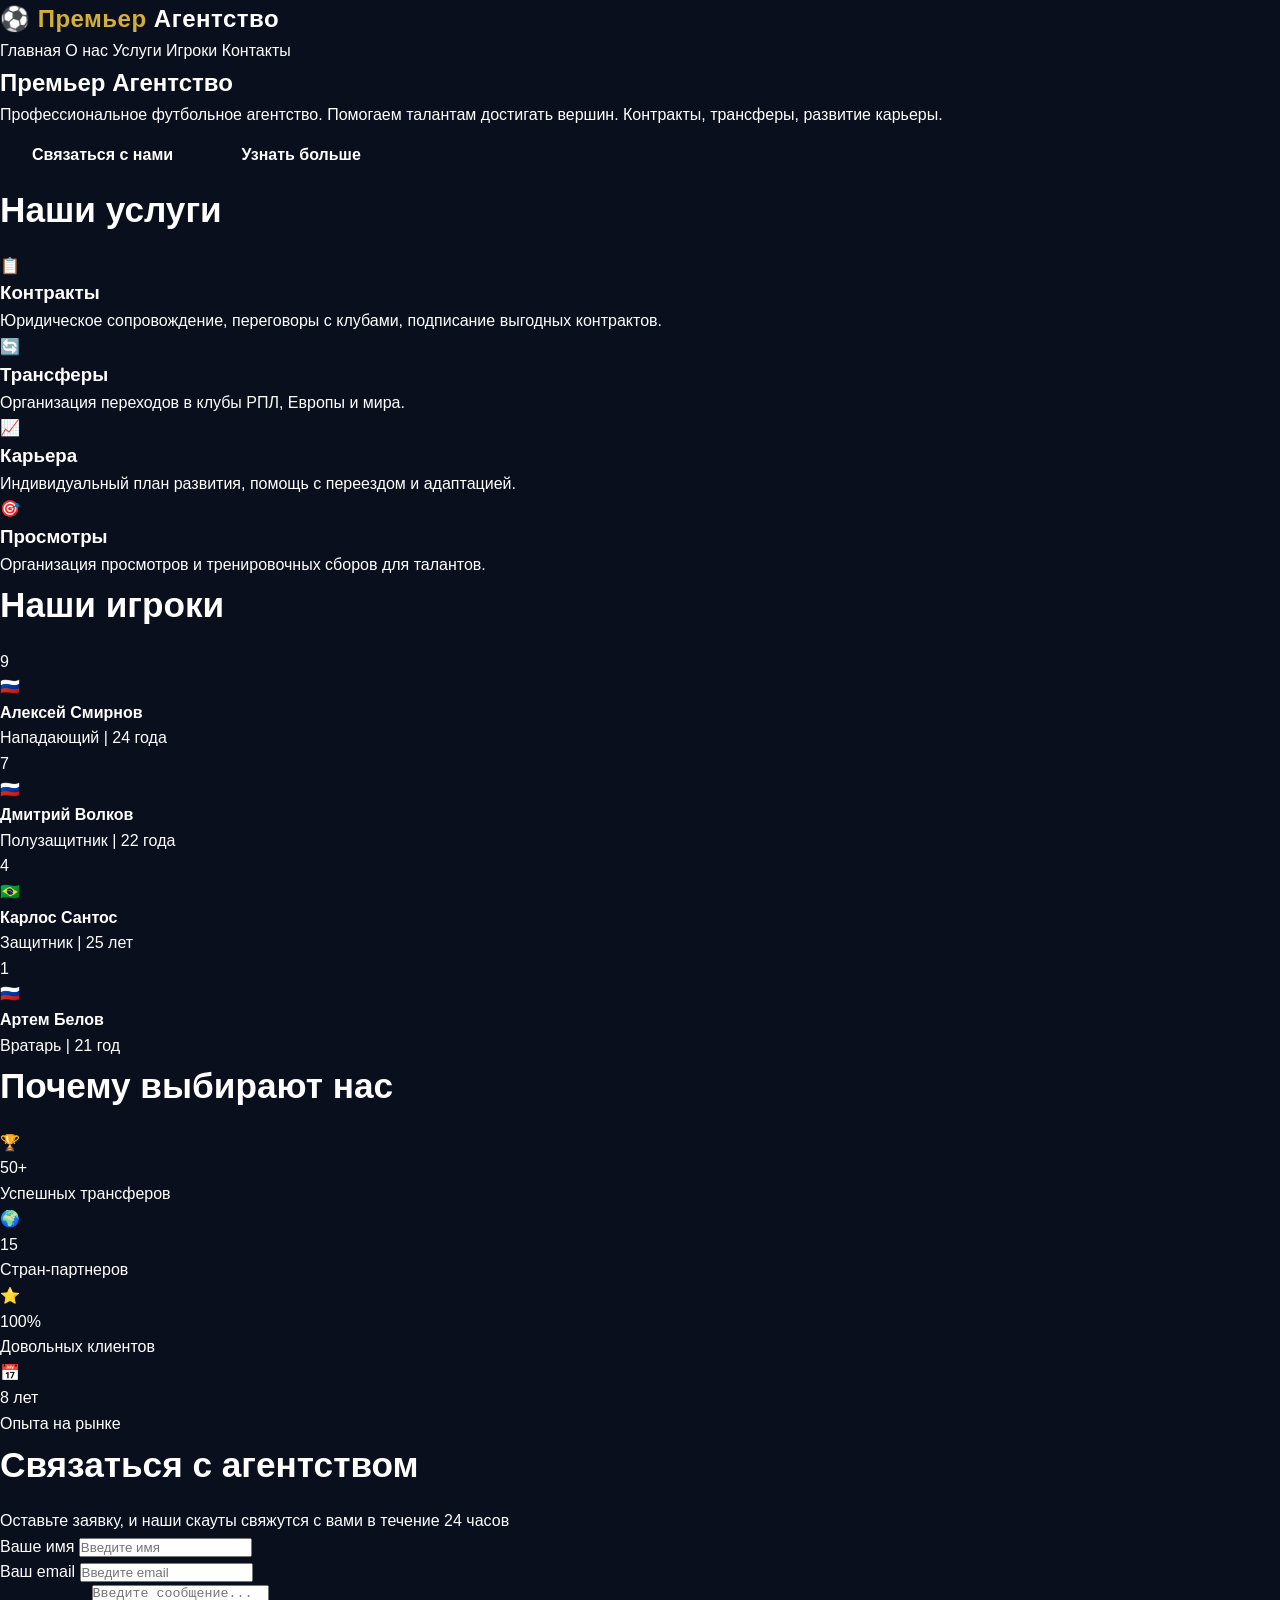
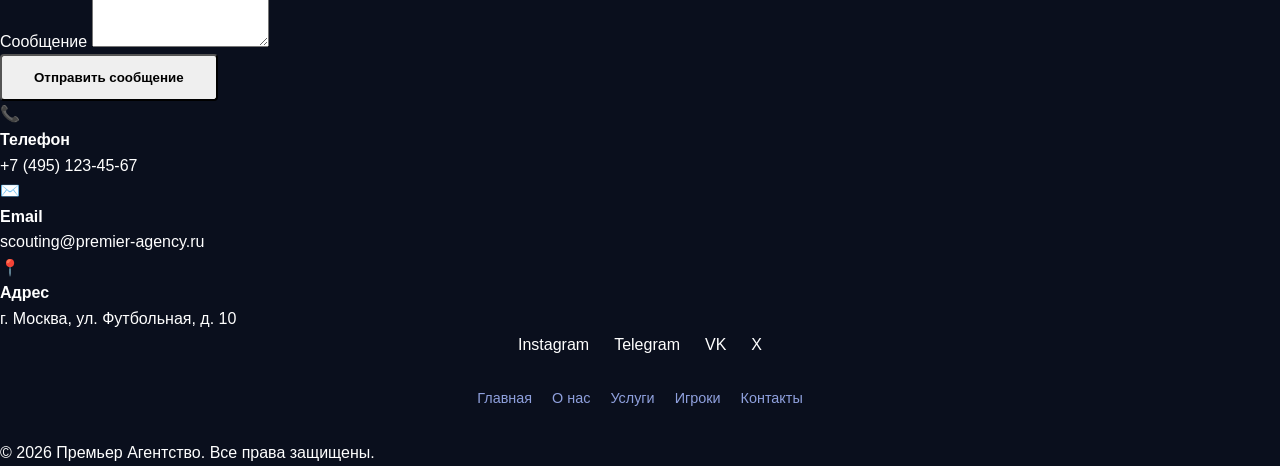
==== commit 9d201c95: "Update index.html" ====
--- a/index.html
+++ b/index.html
@@ -9,7 +9,7 @@
 </head>
 <body>
 
-    <!-- ===== ШАПКА (ХЕДЕР) ===== -->
+    <!-- ===== ШАПКА ===== -->
     <header>
         <div class="logo">
             <a href="index.html">
@@ -27,164 +27,177 @@
 
     <!-- ===== ГЛАВНЫЙ ЭКРАН (HERO) ===== -->
     <section class="hero">
-        <h2>Премьер Агентство</h2>
-        <p>Профессиональное футбольное агентство. Помогаем талантам достигать вершин. Контракты, трансферы, развитие карьеры.</p>
-        <!-- ИСПРАВЛЕНО: Добавлены работающие ссылки на страницы -->
-        <a href="contacts.html" class="btn">Связаться с нами</a>
-        <a href="about.html" class="btn btn-outline">Узнать больше</a>
+        <div class="container">
+            <h2>Премьер Агентство</h2>
+            <p>Профессиональное футбольное агентство. Помогаем талантам достигать вершин. Контракты, трансферы, развитие карьеры.</p>
+            <div class="hero-buttons">
+                <a href="contacts.html" class="btn">Связаться с нами</a>
+                <a href="about.html" class="btn btn-outline">Узнать больше</a>
+            </div>
+        </div>
     </section>
 
     <!-- ===== УСЛУГИ ===== -->
-    <section id="services">
-        <div class="center">
-            <h2 class="section-title">Наши услуги</h2>
-        </div>
-        <div class="services-grid">
-            <div class="service-card">
-                <div class="icon">📋</div>
-                <h3>Контракты</h3>
-                <p>Юридическое сопровождение, переговоры с клубами, подписание выгодных контрактов.</p>
-            </div>
-            <div class="service-card">
-                <div class="icon">🔄</div>
-                <h3>Трансферы</h3>
-                <p>Организация переходов в клубы РПЛ, Европы и мира.</p>
-            </div>
-            <div class="service-card">
-                <div class="icon">📈</div>
-                <h3>Карьера</h3>
-                <p>Индивидуальный план развития, помощь с переездом и адаптацией.</p>
-            </div>
-            <div class="service-card">
-                <div class="icon">🎯</div>
-                <h3>Просмотры</h3>
-                <p>Организация просмотров и тренировочных сборов для талантов.</p>
+    <section id="services" class="section">
+        <div class="container">
+            <div class="center">
+                <h2 class="section-title">Наши услуги</h2>
+            </div>
+            <div class="services-grid">
+                <div class="service-card">
+                    <div class="icon">📋</div>
+                    <h3>Контракты</h3>
+                    <p>Юридическое сопровождение, переговоры с клубами, подписание выгодных контрактов.</p>
+                </div>
+                <div class="service-card">
+                    <div class="icon">🔄</div>
+                    <h3>Трансферы</h3>
+                    <p>Организация переходов в клубы РПЛ, Европы и мира.</p>
+                </div>
+                <div class="service-card">
+                    <div class="icon">📈</div>
+                    <h3>Карьера</h3>
+                    <p>Индивидуальный план развития, помощь с переездом и адаптацией.</p>
+                </div>
+                <div class="service-card">
+                    <div class="icon">🎯</div>
+                    <h3>Просмотры</h3>
+                    <p>Организация просмотров и тренировочных сборов для талантов.</p>
+                </div>
             </div>
         </div>
     </section>
 
     <!-- ===== ИГРОКИ ===== -->
-    <section id="players">
-        <div class="center">
-            <h2 class="section-title">Наши игроки</h2>
-        </div>
-        <div class="players-grid">
-            <div class="player-card">
-                <div class="number">9</div>
-                <div class="flag">🇷🇺</div>
-                <h4>Алексей Смирнов</h4>
-                <p>Нападающий | 24 года</p>
-            </div>
-            <div class="player-card">
-                <div class="number">7</div>
-                <div class="flag">🇷🇺</div>
-                <h4>Дмитрий Волков</h4>
-                <p>Полузащитник | 22 года</p>
-            </div>
-            <div class="player-card">
-                <div class="number">4</div>
-                <div class="flag">🇧🇷</div>
-                <h4>Карлос Сантос</h4>
-                <p>Защитник | 25 лет</p>
-            </div>
-            <div class="player-card">
-                <div class="number">1</div>
-                <div class="flag">🇷🇺</div>
-                <h4>Артем Белов</h4>
-                <p>Вратарь | 21 год</p>
+    <section id="players" class="section">
+        <div class="container">
+            <div class="center">
+                <h2 class="section-title">Наши игроки</h2>
+            </div>
+            <div class="players-grid">
+                <div class="player-card">
+                    <div class="number">9</div>
+                    <div class="flag">🇷🇺</div>
+                    <h4>Алексей Смирнов</h4>
+                    <p>Нападающий | 24 года</p>
+                </div>
+                <div class="player-card">
+                    <div class="number">7</div>
+                    <div class="flag">🇷🇺</div>
+                    <h4>Дмитрий Волков</h4>
+                    <p>Полузащитник | 22 года</p>
+                </div>
+                <div class="player-card">
+                    <div class="number">4</div>
+                    <div class="flag">🇧🇷</div>
+                    <h4>Карлос Сантос</h4>
+                    <p>Защитник | 25 лет</p>
+                </div>
+                <div class="player-card">
+                    <div class="number">1</div>
+                    <div class="flag">🇷🇺</div>
+                    <h4>Артем Белов</h4>
+                    <p>Вратарь | 21 год</p>
+                </div>
             </div>
         </div>
     </section>
 
     <!-- ===== ПОЧЕМУ МЫ ===== -->
-    <section>
-        <div class="center">
-            <h2 class="section-title">Почему выбирают нас</h2>
-        </div>
-        <div style="display:grid; grid-template-columns:repeat(auto-fit,minmax(200px,1fr)); gap:30px; text-align:center;">
-            <div>
-                <div style="font-size:48px;">🏆</div>
-                <h3 style="color:#f5c842;">50+</h3>
-                <p style="color:#bbb;">Успешных трансферов</p>
-            </div>
-            <div>
-                <div style="font-size:48px;">🌍</div>
-                <h3 style="color:#f5c842;">15</h3>
-                <p style="color:#bbb;">Стран-партнеров</p>
-            </div>
-            <div>
-                <div style="font-size:48px;">⭐</div>
-                <h3 style="color:#f5c842;">100%</h3>
-                <p style="color:#bbb;">Довольных клиентов</p>
-            </div>
-            <div>
-                <div style="font-size:48px;">📅</div>
-                <h3 style="color:#f5c842;">8 лет</h3>
-                <p style="color:#bbb;">Опыта на рынке</p>
+    <section class="section">
+        <div class="container">
+            <div class="center">
+                <h2 class="section-title">Почему выбирают нас</h2>
+            </div>
+            <div class="stats-grid">
+                <div class="stat-item">
+                    <div class="stat-icon">🏆</div>
+                    <div class="stat-number">50+</div>
+                    <p class="stat-label">Успешных трансферов</p>
+                </div>
+                <div class="stat-item">
+                    <div class="stat-icon">🌍</div>
+                    <div class="stat-number">15</div>
+                    <p class="stat-label">Стран-партнеров</p>
+                </div>
+                <div class="stat-item">
+                    <div class="stat-icon">⭐</div>
+                    <div class="stat-number">100%</div>
+                    <p class="stat-label">Довольных клиентов</p>
+                </div>
+                <div class="stat-item">
+                    <div class="stat-icon">📅</div>
+                    <div class="stat-number">8 лет</div>
+                    <p class="stat-label">Опыта на рынке</p>
+                </div>
             </div>
         </div>
     </section>
 
     <!-- ===== КОНТАКТЫ ===== -->
-    <section id="contacts">
-        <div class="center">
-            <h2 class="section-title">Связаться с агентством</h2>
-            <p style="color: #cccccc; margin-bottom: 30px;">Оставьте заявку, и наши скауты свяжутся с вами в течение 24 часов</p>
-        </div>
-        <!-- ИСПРАВЛЕНО: Добавлен атрибут action и method для формы, чтобы она начала работать -->
-        <form action="https://formspree.io/f/ваш_идентификатор_формы" method="POST" style="max-width:600px; margin:0 auto 40px; background:#12202f; padding:40px; border-radius:12px; border:1px solid #1b3a4b;">
-            <div style="margin-bottom:15px;">
-                <label style="color:#f5c842; display:block; margin-bottom:5px;">Ваше имя</label>
-                <input type="text" name="name" required placeholder="Введите имя" style="width:100%; padding:12px; border-radius:8px; border:1px solid #1b3a4b; background:#0a0e17; color:#fff;">
-            </div>
-            <div style="margin-bottom:15px;">
-                <label style="color:#f5c842; display:block; margin-bottom:5px;">Ваш email</label>
-                <input type="email" name="email" required placeholder="Введите email" style="width:100%; padding:12px; border-radius:8px; border:1px solid #1b3a4b; background:#0a0e17; color:#fff;">
-            </div>
-            <div style="margin-bottom:15px;">
-                <label style="color:#f5c842; display:block; margin-bottom:5px;">Сообщение</label>
-                <textarea name="message" required rows="4" placeholder="Введите сообщение..." style="width:100%; padding:12px; border-radius:8px; border:1px solid #1b3a4b; background:#0a0e17; color:#fff;"></textarea>
-            </div>
-            <!-- ИСПРАВЛЕНО: Кнопка отправки формы теперь работает -->
-            <button type="submit" class="btn" style="width:100%;">Отправить сообщение</button>
-        </form>
-
-        <div class="contacts">
-            <div class="contact-item">
-                <div class="icon">📞</div>
-                <h4>Телефон скаутского отдела</h4>
-                <p><a href="tel:+74951234567">+7 (495) 123-45-67</a></p>
-            </div>
-            <div class="contact-item">
-                <div class="icon">✉️</div>
-                <h4>Почта для резюме и предложений</h4>
-                <p><a href="mailto:scouting@premier-agency.ru">scouting@premier-agency.ru</a></p>
-            </div>
-            <div class="contact-item">
-                <div class="icon">📍</div>
-                <h4>Главный офис</h4>
-                <p>г. Москва, ул. Футбольная, д. 10, БЦ «Премьер»</p>
-            </div>
-        </div>
-    </section>
-
-    <!-- ===== ПОДВАЛ (ФУТЕР) ===== -->
+    <section id="contacts" class="section">
+        <div class="container">
+            <div class="center">
+                <h2 class="section-title">Связаться с агентством</h2>
+                <p class="subtitle">Оставьте заявку, и наши скауты свяжутся с вами в течение 24 часов</p>
+            </div>
+
+            <form action="#" method="POST" class="contact-form">
+                <div class="form-group">
+                    <label for="name">Ваше имя</label>
+                    <input type="text" id="name" name="name" required placeholder="Введите имя">
+                </div>
+                <div class="form-group">
+                    <label for="email">Ваш email</label>
+                    <input type="email" id="email" name="email" required placeholder="Введите email">
+                </div>
+                <div class="form-group">
+                    <label for="message">Сообщение</label>
+                    <textarea id="message" name="message" required rows="4" placeholder="Введите сообщение..."></textarea>
+                </div>
+                <button type="submit" class="btn btn-full">Отправить сообщение</button>
+            </form>
+
+            <div class="contacts-grid">
+                <div class="contact-item">
+                    <div class="contact-icon">📞</div>
+                    <h4>Телефон</h4>
+                    <p><a href="tel:+74951234567">+7 (495) 123-45-67</a></p>
+                </div>
+                <div class="contact-item">
+                    <div class="contact-icon">✉️</div>
+                    <h4>Email</h4>
+                    <p><a href="mailto:scouting@premier-agency.ru">scouting@premier-agency.ru</a></p>
+                </div>
+                <div class="contact-item">
+                    <div class="contact-icon">📍</div>
+                    <h4>Адрес</h4>
+                    <p>г. Москва, ул. Футбольная, д. 10</p>
+                </div>
+            </div>
+        </div>
+    </section>
+
+    <!-- ===== ПОДВАЛ ===== -->
     <footer>
-        <div class="social-icons">
-            <a href="#">📱 Instagram</a>
-            <a href="#">💬 Telegram</a>
-            <a href="#">📘 VK</a>
-            <a href="#">🐦 X</a>
-        </div>
-        <div class="footer-links">
-            <a href="index.html">Главная</a>
-            <a href="about.html">О нас</a>
-            <a href="services.html">Услуги</a>
-            <a href="players.html">Игроки</a>
-            <a href="contacts.html">Контакты</a>
-        </div>
-        <p>© 2026 <span>Премьер Агентство</span>. Все права защищены.</p>
-        <p style="font-size:13px; color:#666; margin-top:5px;">Профессиональное футбольное агентство</p>
+        <div class="container">
+            <div class="footer-content">
+                <div class="social-icons">
+                    <a href="#">Instagram</a>
+                    <a href="#">Telegram</a>
+                    <a href="#">VK</a>
+                    <a href="#">X</a>
+                </div>
+                <div class="footer-links">
+                    <a href="index.html">Главная</a>
+                    <a href="about.html">О нас</a>
+                    <a href="services.html">Услуги</a>
+                    <a href="players.html">Игроки</a>
+                    <a href="contacts.html">Контакты</a>
+                </div>
+                <p>© 2026 <span>Премьер Агентство</span>. Все права защищены.</p>
+            </div>
+        </div>
     </footer>
 
 </body>
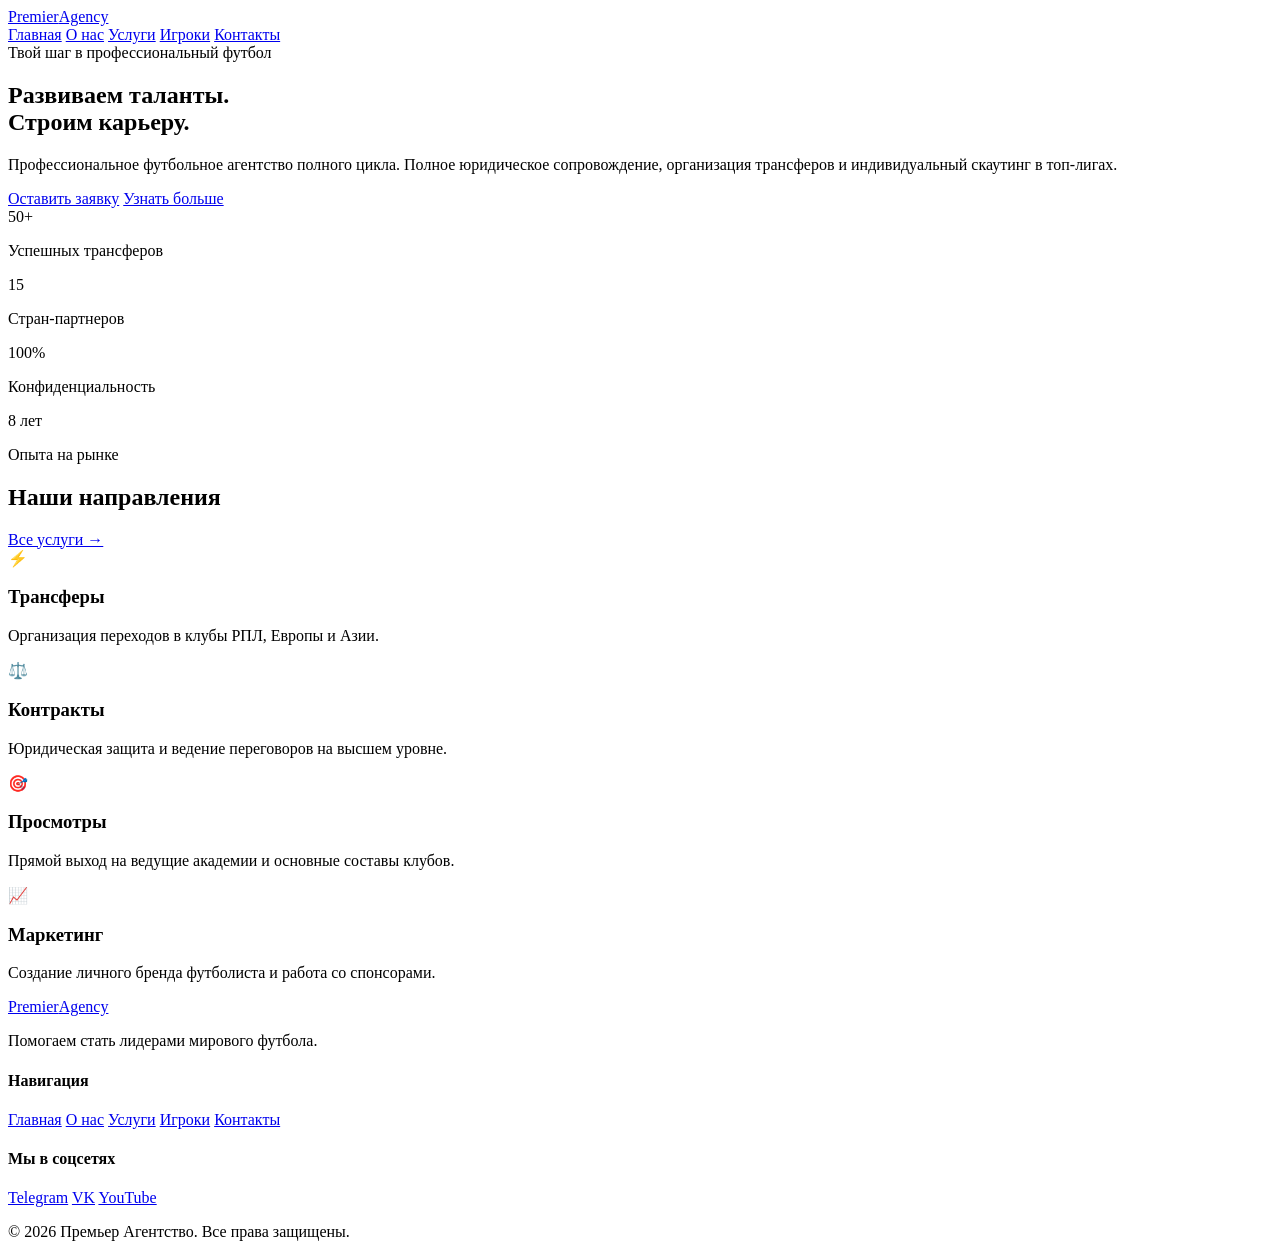
==== commit ab50017b: "Update index.html" ====
--- a/index.html
+++ b/index.html
@@ -6,197 +6,118 @@
     <title>Премьер Агентство | Профессиональное футбольное агентство</title>
     <meta name="description" content="Профессиональное футбольное агентство. Контракты, трансферы, развитие карьеры. Помогаем талантам достигать вершин.">
     <link rel="stylesheet" href="style.css">
+    <link rel="preconnect" href="https://fonts.googleapis.com">
+    <link rel="preconnect" href="https://fonts.gstatic.com" crossorigin>
+    <link href="https://fonts.googleapis.com/css2?family=Inter:wght@300;400;600;700&display=swap" rel="stylesheet">
 </head>
 <body>
 
-    <!-- ===== ШАПКА ===== -->
-    <header>
-        <div class="logo">
-            <a href="index.html">
-                <h1>⚽ <span>Премьер</span> Агентство</h1>
+    <header class="site-header">
+        <div class="container header-container">
+            <a href="index.html" class="logo">
+                <span class="logo-ball"></span> Premier<span>Agency</span>
             </a>
+            <nav class="main-nav">
+                <a href="index.html" class="nav-link active">Главная</a>
+                <a href="about.html" class="nav-link">О нас</a>
+                <a href="services.html" class="nav-link">Услуги</a>
+                <a href="players.html" class="nav-link">Игроки</a>
+                <a href="contacts.html" class="nav-link">Контакты</a>
+            </nav>
         </div>
-        <nav>
-            <a href="index.html" class="active">Главная</a>
-            <a href="about.html">О нас</a>
-            <a href="services.html">Услуги</a>
-            <a href="players.html">Игроки</a>
-            <a href="contacts.html">Контакты</a>
-        </nav>
     </header>
 
-    <!-- ===== ГЛАВНЫЙ ЭКРАН (HERO) ===== -->
-    <section class="hero">
-        <div class="container">
-            <h2>Премьер Агентство</h2>
-            <p>Профессиональное футбольное агентство. Помогаем талантам достигать вершин. Контракты, трансферы, развитие карьеры.</p>
-            <div class="hero-buttons">
-                <a href="contacts.html" class="btn">Связаться с нами</a>
-                <a href="about.html" class="btn btn-outline">Узнать больше</a>
-            </div>
-        </div>
-    </section>
-
-    <!-- ===== УСЛУГИ ===== -->
-    <section id="services" class="section">
-        <div class="container">
-            <div class="center">
-                <h2 class="section-title">Наши услуги</h2>
-            </div>
-            <div class="services-grid">
-                <div class="service-card">
-                    <div class="icon">📋</div>
-                    <h3>Контракты</h3>
-                    <p>Юридическое сопровождение, переговоры с клубами, подписание выгодных контрактов.</p>
-                </div>
-                <div class="service-card">
-                    <div class="icon">🔄</div>
-                    <h3>Трансферы</h3>
-                    <p>Организация переходов в клубы РПЛ, Европы и мира.</p>
-                </div>
-                <div class="service-card">
-                    <div class="icon">📈</div>
-                    <h3>Карьера</h3>
-                    <p>Индивидуальный план развития, помощь с переездом и адаптацией.</p>
-                </div>
-                <div class="service-card">
-                    <div class="icon">🎯</div>
-                    <h3>Просмотры</h3>
-                    <p>Организация просмотров и тренировочных сборов для талантов.</p>
+    <main>
+        <section class="hero-section">
+            <div class="container hero-container">
+                <span class="hero-tag">Твой шаг в профессиональный футбол</span>
+                <h1>Развиваем таланты. <br>Строим карьеру.</h1>
+                <p>Профессиональное футбольное агентство полного цикла. Полное юридическое сопровождение, организация трансферов и индивидуальный скаутинг в топ-лигах.</p>
+                <div class="hero-buttons">
+                    <a href="contacts.html" class="btn btn-primary">Оставить заявку</a>
+                    <a href="about.html" class="btn btn-outline">Узнать больше</a>
                 </div>
             </div>
-        </div>
-    </section>
+        </section>
 
-    <!-- ===== ИГРОКИ ===== -->
-    <section id="players" class="section">
-        <div class="container">
-            <div class="center">
-                <h2 class="section-title">Наши игроки</h2>
-            </div>
-            <div class="players-grid">
-                <div class="player-card">
-                    <div class="number">9</div>
-                    <div class="flag">🇷🇺</div>
-                    <h4>Алексей Смирнов</h4>
-                    <p>Нападающий | 24 года</p>
-                </div>
-                <div class="player-card">
-                    <div class="number">7</div>
-                    <div class="flag">🇷🇺</div>
-                    <h4>Дмитрий Волков</h4>
-                    <p>Полузащитник | 22 года</p>
-                </div>
-                <div class="player-card">
-                    <div class="number">4</div>
-                    <div class="flag">🇧🇷</div>
-                    <h4>Карлос Сантос</h4>
-                    <p>Защитник | 25 лет</p>
-                </div>
-                <div class="player-card">
-                    <div class="number">1</div>
-                    <div class="flag">🇷🇺</div>
-                    <h4>Артем Белов</h4>
-                    <p>Вратарь | 21 год</p>
-                </div>
-            </div>
-        </div>
-    </section>
-
-    <!-- ===== ПОЧЕМУ МЫ ===== -->
-    <section class="section">
-        <div class="container">
-            <div class="center">
-                <h2 class="section-title">Почему выбирают нас</h2>
-            </div>
-            <div class="stats-grid">
+        <section class="stats-section">
+            <div class="container stats-grid">
                 <div class="stat-item">
-                    <div class="stat-icon">🏆</div>
                     <div class="stat-number">50+</div>
                     <p class="stat-label">Успешных трансферов</p>
                 </div>
                 <div class="stat-item">
-                    <div class="stat-icon">🌍</div>
                     <div class="stat-number">15</div>
                     <p class="stat-label">Стран-партнеров</p>
                 </div>
                 <div class="stat-item">
-                    <div class="stat-icon">⭐</div>
                     <div class="stat-number">100%</div>
-                    <p class="stat-label">Довольных клиентов</p>
+                    <p class="stat-label">Конфиденциальность</p>
                 </div>
                 <div class="stat-item">
-                    <div class="stat-icon">📅</div>
                     <div class="stat-number">8 лет</div>
                     <p class="stat-label">Опыта на рынке</p>
                 </div>
             </div>
-        </div>
-    </section>
+        </section>
 
-    <!-- ===== КОНТАКТЫ ===== -->
-    <section id="contacts" class="section">
-        <div class="container">
-            <div class="center">
-                <h2 class="section-title">Связаться с агентством</h2>
-                <p class="subtitle">Оставьте заявку, и наши скауты свяжутся с вами в течение 24 часов</p>
+        <section class="preview-section">
+            <div class="container">
+                <div class="section-header">
+                    <h2>Наши направления</h2>
+                    <a href="services.html" class="link-more">Все услуги →</a>
+                </div>
+                <div class="grid grid-4">
+                    <div class="card-item">
+                        <div class="card-icon">⚡</div>
+                        <h3>Трансферы</h3>
+                        <p>Организация переходов в клубы РПЛ, Европы и Азии.</p>
+                    </div>
+                    <div class="card-item">
+                        <div class="card-icon">⚖️</div>
+                        <h3>Контракты</h3>
+                        <p>Юридическая защита и ведение переговоров на высшем уровне.</p>
+                    </div>
+                    <div class="card-item">
+                        <div class="card-icon">🎯</div>
+                        <h3>Просмотры</h3>
+                        <p>Прямой выход на ведущие академии и основные составы клубов.</p>
+                    </div>
+                    <div class="card-item">
+                        <div class="card-icon">📈</div>
+                        <h3>Маркетинг</h3>
+                        <p>Создание личного бренда футболиста и работа со спонсорами.</p>
+                    </div>
+                </div>
             </div>
+        </section>
+    </main>
 
-            <form action="#" method="POST" class="contact-form">
-                <div class="form-group">
-                    <label for="name">Ваше имя</label>
-                    <input type="text" id="name" name="name" required placeholder="Введите имя">
-                </div>
-                <div class="form-group">
-                    <label for="email">Ваш email</label>
-                    <input type="email" id="email" name="email" required placeholder="Введите email">
-                </div>
-                <div class="form-group">
-                    <label for="message">Сообщение</label>
-                    <textarea id="message" name="message" required rows="4" placeholder="Введите сообщение..."></textarea>
-                </div>
-                <button type="submit" class="btn btn-full">Отправить сообщение</button>
-            </form>
-
-            <div class="contacts-grid">
-                <div class="contact-item">
-                    <div class="contact-icon">📞</div>
-                    <h4>Телефон</h4>
-                    <p><a href="tel:+74951234567">+7 (495) 123-45-67</a></p>
-                </div>
-                <div class="contact-item">
-                    <div class="contact-icon">✉️</div>
-                    <h4>Email</h4>
-                    <p><a href="mailto:scouting@premier-agency.ru">scouting@premier-agency.ru</a></p>
-                </div>
-                <div class="contact-item">
-                    <div class="contact-icon">📍</div>
-                    <h4>Адрес</h4>
-                    <p>г. Москва, ул. Футбольная, д. 10</p>
+    <footer class="site-footer">
+        <div class="container footer-grid">
+            <div class="footer-brand">
+                <a href="index.html" class="logo">Premier<span>Agency</span></a>
+                <p>Помогаем стать лидерами мирового футбола.</p>
+            </div>
+            <div class="footer-nav">
+                <h4>Навигация</h4>
+                <a href="index.html">Главная</a>
+                <a href="about.html">О нас</a>
+                <a href="services.html">Услуги</a>
+                <a href="players.html">Игроки</a>
+                <a href="contacts.html">Контакты</a>
+            </div>
+            <div class="footer-socials">
+                <h4>Мы в соцсетях</h4>
+                <div class="social-links">
+                    <a href="#">Telegram</a>
+                    <a href="#">VK</a>
+                    <a href="#">YouTube</a>
                 </div>
             </div>
         </div>
-    </section>
-
-    <!-- ===== ПОДВАЛ ===== -->
-    <footer>
-        <div class="container">
-            <div class="footer-content">
-                <div class="social-icons">
-                    <a href="#">Instagram</a>
-                    <a href="#">Telegram</a>
-                    <a href="#">VK</a>
-                    <a href="#">X</a>
-                </div>
-                <div class="footer-links">
-                    <a href="index.html">Главная</a>
-                    <a href="about.html">О нас</a>
-                    <a href="services.html">Услуги</a>
-                    <a href="players.html">Игроки</a>
-                    <a href="contacts.html">Контакты</a>
-                </div>
-                <p>© 2026 <span>Премьер Агентство</span>. Все права защищены.</p>
-            </div>
+        <div class="footer-bottom">
+            <p>© 2026 Премьер Агентство. Все права защищены.</p>
         </div>
     </footer>
 
--- a/style.css
+++ b/style.css
@@ -1,804 +1,146 @@
 /* ==========================================================================
-   1. ГЛОБАЛЬНЫЕ ПЕРЕМЕННЫЕ И БАЗОВЫЕ СТИЛИ
+   ОПТИМИЗАЦИЯ UX/UI: КОНТРАСТ, СТРУКТУРА И ЧИТАЕМОСТЬ
    ========================================================================== */
-:root {
-    --bg-main: #0a0f1d;        /* Глубокий темно-синий фон */
-    --bg-darker: #060a14;      /* Дополнительный темный оттенок */
-    --bg-card: #131a2e;        /* Цвет карточек и панелей */
-    --border-color: #222c48;   /* Границы элементов */
-    --accent-gold: #d4af37;    /* Премиальное золото */
-    --text-light: #ffffff;     /* Основной белый текст */
-    --text-muted: #8fa0dd;     /* Смягченный сине-серый текст */
-    --text-desc: #e0e0e0;      /* Текст описаний */
-    --font-main: 'Segoe UI', Tahoma, Geneva, Verdana, sans-serif;
+
+/* Общие UI элементы */
+.ui-badge {
+    font-size: 0.75rem;
+    font-weight: 700;
+    text-transform: uppercase;
+    letter-spacing: 0.5px;
+    padding: 4px 10px;
+    border-radius: 4px;
+}
+.ui-badge.gold { background: rgba(212, 175, 55, 0.15); color: #fffb00; border: 1px solid var(--accent-gold); }
+.ui-badge.blue { background: rgba(34, 44, 72, 0.6); color: #a4b7f3; border: 1px solid #3b4d7c; }
+.ui-badge.VIP { background: rgba(255, 255, 255, 0.1); color: #fff; border: 1px solid #fff; }
+
+.ui-divider {
+    height: 1px;
+    background: linear-gradient(to right, var(--border-color), transparent);
+    margin: 15px 0;
 }
 
-* {
-    box-sizing: border-box;
-    margin: 0;
-    padding: 0;
+/* Переработка карточек Услуг */
+.service-panel {
+    display: flex;
+    flex-direction: column; /* Вертикальная иерархия считывается быстрее */
+    background: #11182c;   /* Сделали фон чуть светлее для контраста текста */
+    padding: 30px;
+    border-radius: 12px;
+    border: 1px solid #1f2a47;
 }
 
-body {
-    background-color: var(--bg-main);
-    color: var(--text-light);
-    font-family: var(--font-main);
-    line-height: 1.6;
-    overflow-x: hidden;
-}
-
-a {
-    text-decoration: none;
-    color: inherit;
-}
-
-/* Общие контейнеры */
-.container-narrow {
-    max-width: 1100px;
-    margin: 0 auto;
-}
-
-/* ==========================================================================
-   2. ШАПКА САЙТА (MAIN HEADER)
-   ========================================================================== */
-.main-header {
-    background: var(--bg-darker);
-    border-bottom: 1px solid var(--border-color);
+.service-ui-header {
     display: flex;
     justify-content: space-between;
     align-items: center;
-    padding: 20px 4%;
-    position: sticky;
-    top: 0;
-    z-index: 100;
+    margin-bottom: 15px;
 }
 
-.logo h1 {
-    font-size: 1.5rem;
-    font-weight: 800;
-    letter-spacing: 0.5px;
+.service-desc {
+    color: #ffffff; /* Повысили контраст (был muted) */
+    font-size: 1rem;
+    margin-bottom: 15px;
 }
 
-.logo span {
-    color: var(--accent-gold);
+.service-features-list {
+    display: flex;
+    flex-direction: column;
+    gap: 8px;
 }
 
-.nav-menu {
+.service-features-list li {
+    color: #cbd5e1; /* Светлый читаемый текст */
+    padding-left: 0;
+}
+.service-features-list li span {
+    color: var(--accent-gold);
+    margin-right: 5px;
+}
+
+/* Переработка карточек Вакансий (Двухколоночный UX-layout) */
+.job-card-ui {
+    background: #11182c;
+    border: 1px solid #1f2a47;
+    border-radius: 12px;
+    padding: 30px;
     display: flex;
+    flex-direction: column;
     gap: 20px;
 }
 
-.nav-link {
-    color: var(--text-muted);
-    font-size: 0.95rem;
-    font-weight: 600;
-    transition: color 0.3s ease;
-    padding: 5px 0;
-    position: relative;
+.job-ui-top {
+    display: flex;
+    justify-content: space-between;
+    align-items: center;
+    border-bottom: 1px solid #1f2a47;
+    padding-bottom: 15px;
 }
 
-.nav-link:hover, 
-.nav-link.active {
-    color: var(--text-light);
+.job-ui-title {
+    font-size: 1.3rem;
+    color: #fff;
 }
 
-.nav-link.active::after {
-    content: '';
-    position: absolute;
-    bottom: -22px;
-    left: 0;
-    width: 100%;
-    height: 2px;
-    background: var(--accent-gold);
+.job-tags-group {
+    display: flex;
+    gap: 10px;
 }
 
-/* ==========================================================================
-   3. ОБЩИЕ ЗАГОЛОВКИ СТРАНИЦ (PAGE HEADER)
-   ========================================================================== */
-.page-header {
-    text-align: center;
-    padding: 60px 4% 40px;
-    background: linear-gradient(to bottom, var(--bg-darker), var(--bg-main));
+.tag-ui {
+    background: #1e2943;
+    color: #94a3b8;
+    font-size: 0.8rem;
+    font-weight: 600;
+    padding: 6px 12px;
+    border-radius: 6px;
+    display: flex;
+    align-items: center;
+    gap: 6px;
 }
 
-.breadcrumbs {
-    font-size: 0.85rem;
-    color: var(--text-muted);
-    margin-bottom: 15px;
-    text-transform: uppercase;
-    letter-spacing: 1px;
+.tag-ui.text-gold {
+    color: var(--accent-gold);
+    background: rgba(212, 175, 55, 0.05);
+    border: 1px solid rgba(212, 175, 55, 0.15);
 }
 
-.breadcrumbs span {
-    color: var(--accent-gold);
+.job-ui-content {
+    display: grid;
+    grid-template-columns: 1fr 1fr; /* Разделение на две понятные колонки */
+    gap: 30px;
 }
 
-.section-title {
-    font-size: 2.2rem;
-    font-weight: 800;
-    margin-bottom: 15px;
-}
-
-.section-subtitle {
-    font-size: 1.1rem;
-    color: var(--text-muted);
-    max-width: 700px;
-    margin: 0 auto;
-}
-
-/* ==========================================================================
-   4. КНОПКИ И СТИЛИ ПРИЗЫВА К ДЕЙСТВИЮ (CTA)
-   ========================================================================== */
-.btn {
-    display: inline-block;
-    font-weight: 700;
-    padding: 14px 32px;
-    border-radius: 4px;
-    transition: all 0.3s ease;
-    cursor: pointer;
-    text-align: center;
-}
-
-.btn-gold {
-    background: var(--accent-gold);
-    color: #000;
-    border: none;
-}
-
-.btn-gold:hover {
-    background: #ffffff;
-    box-shadow: 0 4px 20px rgba(212, 175, 55, 0.4);
-}
-
-.btn-outline-gold {
-    background: transparent;
+.job-column h5 {
     color: var(--accent-gold);
-    border: 2px solid var(--accent-gold);
-}
-
-.btn-outline-gold:hover {
-    background: var(--accent-gold);
-    color: #000;
-    box-shadow: 0 4px 15px rgba(212, 175, 55, 0.2);
-}
-
-.cta-container {
-    max-width: 800px;
-    margin: 0 auto;
-    padding: 0 4%;
-}
-
-.cta-container h3 {
-    font-size: 1.8rem;
-    margin-bottom: 15px;
-}
-
-.cta-container p {
-    color: var(--text-muted);
-    margin-bottom: 25px;
-}
-
-/* ==========================================================================
-   5. СТИЛИ СТРАНИЦЫ УСЛУГ (SERVICES.HTML)
-   ========================================================================== */
-.services-catalog-section {
-    padding: 40px 4%;
-    max-width: 1200px;
-    margin: 0 auto;
-}
-
-.services-grid-main {
-    display: flex;
-    flex-direction: column;
-    gap: 35px;
-}
-
-.service-panel {
-    display: flex;
-    background: var(--bg-card);
-    border: 1px solid var(--border-color);
-    border-radius: 12px;
-    padding: 40px;
-    box-shadow: 0 10px 30px rgba(0,0,0,0.15);
-    transition: transform 0.3s ease, border-color 0.3s ease;
-}
-
-.service-panel:hover {
-    transform: translateY(-4px);
-    border-color: var(--accent-gold);
-}
-
-.service-icon-box {
-    font-size: 3rem;
-    min-width: 80px;
-    margin-right: 30px;
-    display: flex;
-    align-items: flex-start;
-    justify-content: center;
-}
-
-.service-info {
-    flex-grow: 1;
-}
-
-.service-info h3 {
-    color: var(--text-light);
-    font-size: 1.6rem;
-    margin-bottom: 12px;
-}
-
-.service-desc {
-    color: var(--text-desc);
-    font-size: 1.05rem;
-    line-height: 1.6;
-    margin-bottom: 20px;
-}
-
-.service-features-list {
-    list-style: none;
-    display: grid;
-    grid-template-columns: repeat(auto-fit, minmax(280px, 1fr));
-    gap: 15px;
-}
-
-.service-features-list li {
-    color: var(--text-muted);
-    font-size: 0.95rem;
-    position: relative;
-    padding-left: 20px;
-    line-height: 1.4;
-}
-
-.service-features-list li::before {
-    content: "✓";
-    position: absolute;
-    left: 0;
-    top: 0;
-    color: var(--accent-gold);
-    font-weight: bold;
-}
-
-/* Калькулятор карьеры */
-.services-interactive-section {
-    padding: 60px 4%;
-}
-
-.bg-darker {
-    background-color: var(--bg-darker);
-}
-
-.interactive-title {
-    font-size: 1.8rem;
+    font-size: 0.85rem;
+    text-transform: uppercase;
+    letter-spacing: 0.5px;
     margin-bottom: 10px;
 }
 
-.interactive-subtitle {
-    color: var(--text-muted);
-    margin-bottom: 40px;
+.job-column ul {
+    list-style: none;
+    display: flex;
+    flex-direction: column;
+    gap: 6px;
+    color: #cbd5e1;
+    font-size: 0.95rem;
 }
 
-.career-calc-widget {
-    background: var(--bg-card);
-    border: 1px solid var(--border-color);
-    border-radius: 12px;
-    max-width: 800px;
-    margin: 0 auto;
-    overflow: hidden;
-    box-shadow: 0 12px 40px rgba(0,0,0,0.2);
-}
-
-.calc-tabs {
-    display: flex;
-    border-bottom: 1px solid var(--border-color);
-    background: var(--bg-darker);
-}
-
-.calc-tab-btn {
-    flex: 1;
-    background: transparent;
-    border: none;
-    color: var(--text-muted);
-    padding: 20px 15px;
-    font-size: 1rem;
-    font-weight: 600;
-    cursor: pointer;
-    transition: all 0.3s ease;
-}
-
-.calc-tab-btn:hover {
-    color: var(--text-light);
-    background: rgba(255,255,255,0.02);
-}
-
-.calc-tab-btn.active {
-    color: var(--accent-gold);
-    background: var(--bg-card);
-    border-bottom: 2px solid var(--accent-gold);
-}
-
-.calc-result-box {
-    padding: 40px;
-    text-align: left;
-    min-height: 220px;
-    display: flex;
-    flex-direction: column;
-    justify-content: center;
-}
-
-.calc-result-box h4 {
-    font-size: 1.3rem;
-    margin-bottom: 15px;
-}
-
-.calc-result-box p {
-    color: var(--text-desc);
-    line-height: 1.6;
-    margin-bottom: 25px;
-}
-
-.calc-badge {
-    align-self: flex-start;
-    background: rgba(212, 175, 55, 0.1);
-    color: var(--accent-gold);
-    padding: 8px 16px;
-    border-radius: 20px;
-    font-size: 0.85rem;
-    font-weight: 700;
-    border: 1px solid rgba(212, 175, 55, 0.2);
-}
-
-.services-cta {
-    background: var(--bg-main);
-    padding: 60px 4%;
-    text-align: center;
-}
-
-/* ==========================================================================
-   6. СТИЛИ СТРАНИЦЫ ОТЗЫВОВ (REVIEWS.HTML)
-   ========================================================================== */
-.rating-overview-section {
-    display: flex;
-    justify-content: center;
-    margin: 40px auto 20px;
-    padding: 0 4%;
-}
-
-.rating-badge-card {
-    background: var(--bg-card);
-    border: 1px solid var(--border-color);
-    border-radius: 12px;
-    padding: 30px;
-    text-align: center;
-    max-width: 500px;
-    box-shadow: 0 8px 20px rgba(0,0,0,0.2);
-}
-
-.rating-badge-card .stars {
-    font-size: 1.5rem;
-    margin-bottom: 10px;
-}
-
-.rating-number {
-    font-size: 2.5rem;
-    font-weight: 800;
-    color: var(--accent-gold);
-    margin-bottom: 10px;
-}
-
-.rating-meta {
-    color: var(--text-muted);
-    font-size: 0.9rem;
-    line-height: 1.5;
-}
-
-.reviews-section {
-    padding: 20px 0 50px;
-}
-
-.reviews-subtitle {
-    font-size: 1.6rem;
-    text-align: center;
-    margin: 40px 0 30px;
-}
-
-.text-center { text-align: center; }
-
-/* Отзывы профи (Карточки с фото) */
-.featured-reviews-list {
-    display: flex;
-    flex-direction: column;
-    gap: 30px;
-    max-width: 1000px;
-    margin: 0 auto 40px;
-    padding: 0 4%;
-}
-
-.review-card-featured {
-    display: flex;
-    background: var(--bg-card);
-    border: 1px solid var(--border-color);
-    border-radius: 12px;
-    overflow: hidden;
-    box-shadow: 0 10px 25px rgba(0,0,0,0.15);
-}
-
-.reviewer-photo-box {
-    background: #1c253f;
-    min-width: 220px;
-    max-width: 220px;
-    height: auto;
-    display: flex;
-    align-items: flex-end;
-    justify-content: center;
-    overflow: hidden;
-    border-right: 1px solid var(--border-color);
-}
-
-.reviewer-photo-box img {
-    width: 100%;
-    height: 100%;
-    object-fit: cover;
-}
-
-.review-main-content {
-    padding: 35px;
-    position: relative;
-}
-
-.quote-icon {
-    position: absolute;
-    top: 10px;
-    left: 25px;
-    font-size: 5rem;
-    font-family: Georgia, serif;
-    color: rgba(212, 175, 55, 0.06);
-    line-height: 1;
-}
-
-.review-text {
-    color: var(--text-desc);
-    font-size: 1.05rem;
-    line-height: 1.7;
-    margin-bottom: 20px;
-    position: relative;
-    z-index: 2;
-}
-
-.reviewer-name {
-    font-size: 1.2rem;
-    margin-bottom: 4px;
-}
-
-.reviewer-status {
-    color: var(--accent-gold);
-    font-size: 0.85rem;
-    font-weight: 600;
-}
-
-/* Сетка маленьких отзывов */
-.reviews-grid {
-    display: grid;
-    grid-template-columns: repeat(auto-fit, minmax(300px, 1fr));
-    gap: 25px;
-    padding: 0 4% 40px;
-}
-
-.review-card-small {
-    background: var(--bg-card);
-    border: 1px solid var(--border-color);
-    border-radius: 8px;
-    padding: 25px;
-    display: flex;
-    flex-direction: column;
-}
-
-.review-header-small {
-    display: flex;
-    justify-content: space-between;
-    align-items: center;
-    margin-bottom: 10px;
-}
-
-.review-header-small h5 {
-    font-size: 1.1rem;
-}
-
-.review-date {
-    font-size: 0.8rem;
-    color: var(--text-muted);
-}
-
-.review-stars-small {
-    font-size: 0.9rem;
-    margin-bottom: 15px;
-}
-
-.review-card-small p {
-    color: var(--text-desc);
-    font-size: 0.9rem;
-    line-height: 1.6;
-    margin-bottom: 15px;
-    flex-grow: 1;
-}
-
-.review-author-sub {
-    color: var(--accent-gold);
-    font-size: 0.8rem;
-    font-weight: 600;
-    text-transform: uppercase;
-    letter-spacing: 0.5px;
-    border-top: 1px solid var(--bg-darker);
-    padding-top: 10px;
-}
-
-.review-cta {
-    background: var(--bg-main);
-    padding: 50px 0;
-    text-align: center;
-}
-
-/* ==========================================================================
-   7. ПОДВАЛ САЙТА (MAIN FOOTER)
-   ========================================================================== */
-.main-footer {
-    background: var(--bg-darker);
-    border-top: 1px solid var(--border-color);
-    padding: 50px 4% 30px;
-    text-align: center;
-}
-
-.social-icons {
-    display: flex;
-    justify-content: center;
-    gap: 25px;
-    margin-bottom: 30px;
-}
-
-.social-link {
-    font-size: 0.95rem;
-    color: var(--text-muted);
-    transition: color 0.3s ease;
-}
-
-.social-link:hover {
-    color: var(--accent-gold);
-}
-
-.footer-links {
-    display: flex;
-    justify-content: center;
-    gap: 20px;
-    margin-bottom: 30px;
-    flex-wrap: wrap;
-}
-
-.footer-links a {
-    color: var(--text-muted);
-    font-size: 0.9rem;
-    transition: color 0.3s ease;
-}
-
-.footer-links a:hover {
-    color: var(--text-light);
-}
-
-.copyright {
-    font-size: 0.9rem;
-    color: var(--text-muted);
-    margin-bottom: 5px;
-}
-
-.copyright span {
-    color: var(--text-light);
-}
-
-.footer-subtext {
-    font-size: 0.8rem;
-    color: rgba(143, 160, 221, 0.4);
-    text-transform: uppercase;
-    letter-spacing: 1px;
-}
-
-/* ==========================================================================
-   8. АДАПТИВНОСТЬ И МОБИЛЬНАЯ ВЕРСТКА (MEDIA QUERIES)
-   ========================================================================== */
-@media (max-width: 992px) {
-    .main-header {
+/* Мобильная адаптация для измененного UX */
+@media (max-width: 768px) {
+    .job-ui-top {
         flex-direction: column;
+        align-items: flex-start;
+        gap: 12px;
+    }
+    .job-tags-group {
+        flex-wrap: wrap;
+    }
+    .job-ui-content {
+        grid-template-columns: 1fr; /* На мобилках колонки схлопываются в одну линию */
         gap: 15px;
-        padding: 15px 4%;
-    }
-    .nav-link.active::after {
-        display: none; /* Убираем нижнюю линию в мобильной стопке */
     }
 }
-
-@media (max-width: 768px) {
-    .section-title {
-        font-size: 1.8rem;
-    }
-    
-    /* Адаптация каталога услуг */
-    .service-panel {
-        flex-direction: column;
-        padding: 25px;
-    }
-    .service-icon-box {
-        margin-right: 0;
-        margin-bottom: 15px;
-        font-size: 2.5rem;
-        justify-content: flex-start;
-    }
-    
-    /* Адаптация калькулятора карьеры */
-    .calc-tabs {
-        flex-direction: column;
-    }
-    .calc-tab-btn {
-        border-bottom: 1px solid var(--border-color);
-    }
-    .calc-tab-btn.active {
-        border-bottom: none;
-        border-left: 3px solid var(--accent-gold);
-    }
-    .calc-result-box {
-        padding: 25px;
-    }
-    
-    /* Адаптация больших отзывов */
-    .review-card-featured {
-        flex-direction: column;
-    }
-    .reviewer-photo-box {
-        max-width: 100%;
-        width: 100%;
-        height: 245px;
-        border-right: none;
-        border-bottom: 1px solid var(--border-color);
-    }
-    .review-main-content {
-        padding: 25px;
-    }
-    
-    /* Навигационное меню в стопку на маленьких экранах */
-    .nav-menu {
-        flex-wrap: wrap;
-        justify-content: center;
-        gap: 12px;
-    }
-    .nav-link {
-        font-size: 0.85rem;
-    }
-}
-/* ==========================================================================
-   9. СТИЛИ СТРАНИЦЫ ВАКАНСИЙ (VACANCIES.HTML)
-   ========================================================================== */
-.vacancies-benefits {
-    padding: 40px 4%;
-    margin-bottom: 20px;
-}
-
-.benefits-grid {
-    display: grid;
-    grid-template-columns: repeat(auto-fit, minmax(280px, 1fr));
-    gap: 30px;
-}
-
-.benefit-card {
-    background: var(--bg-card);
-    border: 1px solid var(--border-color);
-    border-radius: 12px;
-    padding: 30px;
-    text-align: center;
-    transition: transform 0.3s ease;
-}
-
-.benefit-card:hover {
-    transform: translateY(-3px);
-}
-
-.benefit-icon {
-    font-size: 2.5rem;
-    margin-bottom: 15px;
-}
-
-.benefit-card h4 {
-    font-size: 1.25rem;
-    color: var(--text-light);
-    margin-bottom: 10px;
-}
-
-.benefit-card p {
-    color: var(--text-muted);
-    font-size: 0.95rem;
-    line-height: 1.5;
-}
-
-/* Список вакансий */
-.vacancies-list-section {
-    padding: 60px 4%;
-}
-
-.vacancies-list-title {
-    font-size: 1.8rem;
-    margin-bottom: 40px;
-}
-
-.jobs-container {
-    display: flex;
-    flex-direction: column;
-    gap: 25px;
-    max-width: 900px;
-    margin: 0 auto;
-}
-
-.job-card {
-    background: var(--bg-card);
-    border: 1px solid var(--border-color);
-    border-radius: 10px;
-    padding: 30px;
-    box-shadow: 0 5px 15px rgba(0,0,0,0.1);
-}
-
-.job-header {
-    border-bottom: 1px solid var(--border-color);
-    padding-bottom: 15px;
-    margin-bottom: 20px;
-}
-
-.job-title {
-    font-size: 1.4rem;
-    color: var(--text-light);
-    margin-bottom: 8px;
-}
-
-.job-meta {
-    font-size: 0.88rem;
-    color: var(--text-muted);
-}
-
-.job-meta span {
-    color: var(--accent-gold);
-    font-weight: 600;
-}
-
-.job-body h5 {
-    font-size: 1rem;
-    color: var(--text-light);
-    margin: 15px 0 5px;
-    text-transform: uppercase;
-    letter-spacing: 0.5px;
-}
-
-.job-body p {
-    color: var(--text-desc);
-    font-size: 0.95rem;
-    line-height: 1.6;
-}
-
-/* Секция призыва (HR-CTA) */
-.vacancies-cta {
-    padding: 60px 4%;
-    background: var(--bg-main);
-}
-
-.hr-contact {
-    font-size: 1.5rem;
-    font-weight: 700;
-    color: var(--accent-gold);
-    margin: 20px 0 25px;
-    letter-spacing: 0.5px;
-}
-
-/* Мобильная адаптивность для вакансий */
-@media (max-width: 768px) {
-    .job-card {
-        padding: 20px;
-    }
-    .job-title {
-        font-size: 1.2rem;
-    }
-    .hr-contact {
-        font-size: 1.2rem;
-    }
-}
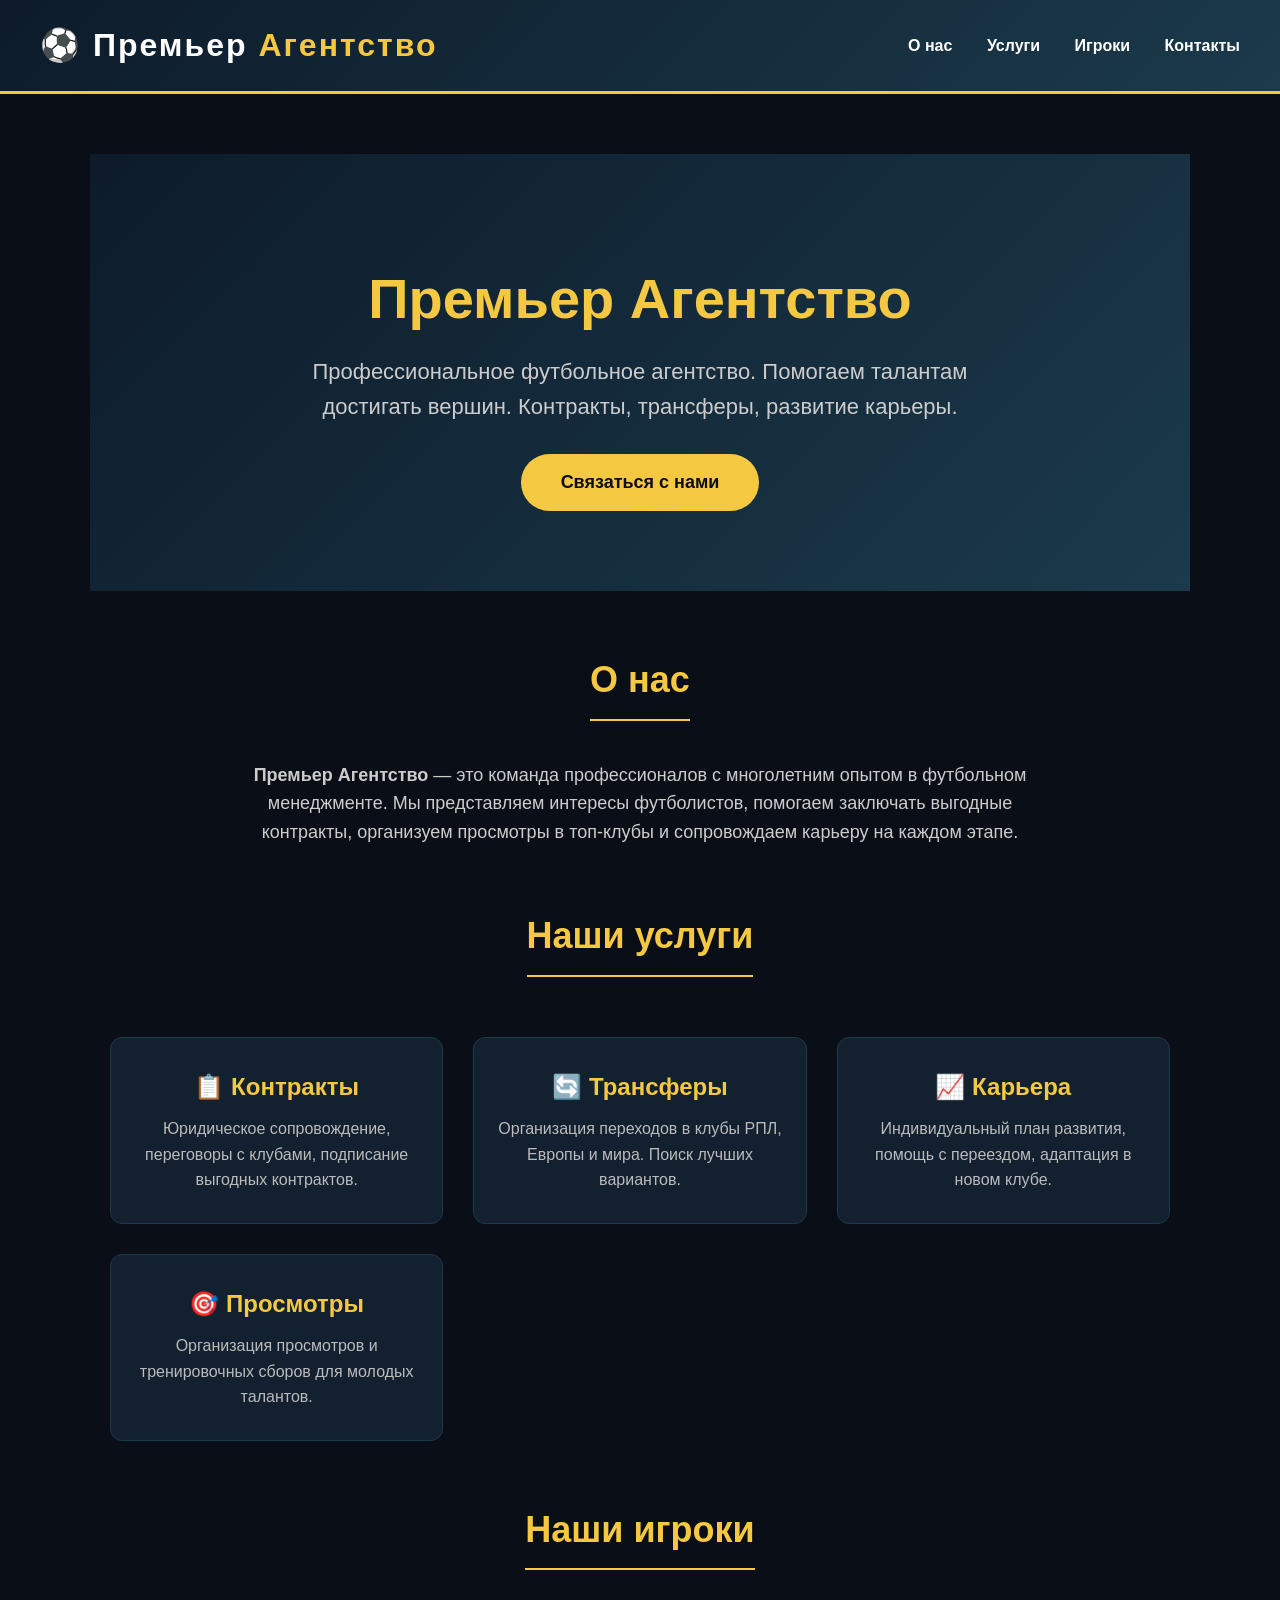
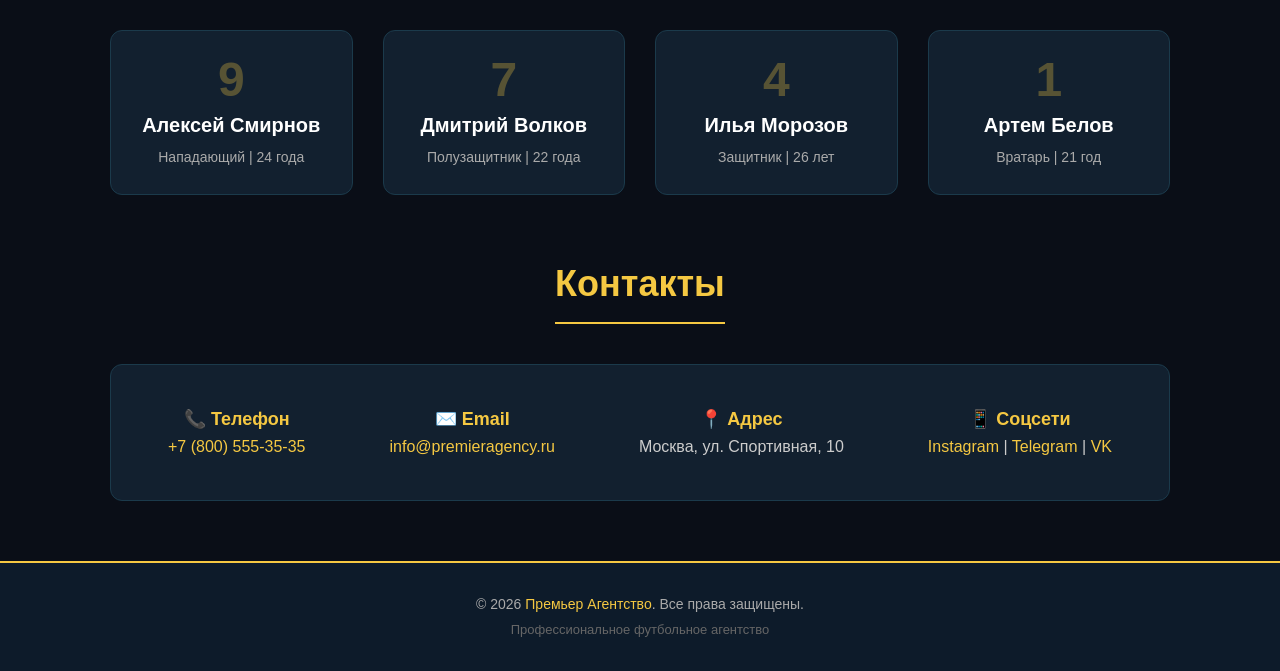
==== commit d4497a3a: "Update index.html" ====
--- a/index.html
+++ b/index.html
@@ -3,122 +3,382 @@
 <head>
     <meta charset="UTF-8">
     <meta name="viewport" content="width=device-width, initial-scale=1.0">
-    <title>Премьер Агентство | Профессиональное футбольное агентство</title>
-    <meta name="description" content="Профессиональное футбольное агентство. Контракты, трансферы, развитие карьеры. Помогаем талантам достигать вершин.">
-    <link rel="stylesheet" href="style.css">
-    <link rel="preconnect" href="https://fonts.googleapis.com">
-    <link rel="preconnect" href="https://fonts.gstatic.com" crossorigin>
-    <link href="https://fonts.googleapis.com/css2?family=Inter:wght@300;400;600;700&display=swap" rel="stylesheet">
+    <title>Премьер Агентство | Футбольное агентство</title>
+    <style>
+        /* Общие настройки */
+        * {
+            margin: 0;
+            padding: 0;
+            box-sizing: border-box;
+        }
+
+        body {
+            font-family: 'Segoe UI', Arial, sans-serif;
+            background: #0a0e17;
+            color: #fff;
+            line-height: 1.6;
+        }
+
+        /* Шапка */
+        header {
+            background: linear-gradient(135deg, #0d1b2a, #1b3a4b);
+            padding: 20px 40px;
+            display: flex;
+            justify-content: space-between;
+            align-items: center;
+            border-bottom: 3px solid #f5c842;
+            flex-wrap: wrap;
+        }
+
+        .logo h1 {
+            font-size: 32px;
+            color: #f5c842;
+            letter-spacing: 2px;
+        }
+
+        .logo span {
+            color: #fff;
+        }
+
+        nav a {
+            color: #fff;
+            text-decoration: none;
+            margin-left: 30px;
+            font-weight: 600;
+            transition: 0.3s;
+            font-size: 16px;
+        }
+
+        nav a:hover {
+            color: #f5c842;
+        }
+
+        /* Главный экран */
+        .hero {
+            background: linear-gradient(135deg, #0d1b2a, #1b3a4b);
+            text-align: center;
+            padding: 100px 20px 80px;
+        }
+
+        .hero h2 {
+            font-size: 56px;
+            color: #f5c842;
+            margin-bottom: 10px;
+        }
+
+        .hero p {
+            font-size: 22px;
+            color: #ccc;
+            max-width: 700px;
+            margin: 0 auto 30px;
+        }
+
+        .btn {
+            display: inline-block;
+            background: #f5c842;
+            color: #0a0e17;
+            padding: 14px 40px;
+            font-weight: 700;
+            text-decoration: none;
+            border-radius: 50px;
+            font-size: 18px;
+            transition: 0.3s;
+        }
+
+        .btn:hover {
+            background: #ffd966;
+            transform: scale(1.05);
+        }
+
+        /* Секции */
+        section {
+            max-width: 1100px;
+            margin: 60px auto;
+            padding: 0 20px;
+        }
+
+        .section-title {
+            text-align: center;
+            font-size: 36px;
+            color: #f5c842;
+            margin-bottom: 40px;
+            border-bottom: 2px solid #f5c842;
+            display: inline-block;
+            padding-bottom: 10px;
+        }
+
+        .center {
+            text-align: center;
+        }
+
+        /* Услуги */
+        .services-grid {
+            display: grid;
+            grid-template-columns: repeat(auto-fit, minmax(250px, 1fr));
+            gap: 30px;
+            margin-top: 20px;
+        }
+
+        .service-card {
+            background: #12202f;
+            padding: 30px 20px;
+            border-radius: 12px;
+            text-align: center;
+            transition: 0.3s;
+            border: 1px solid #1b3a4b;
+        }
+
+        .service-card:hover {
+            transform: translateY(-10px);
+            border-color: #f5c842;
+            box-shadow: 0 10px 30px rgba(245, 200, 66, 0.1);
+        }
+
+        .service-card h3 {
+            color: #f5c842;
+            font-size: 24px;
+            margin-bottom: 10px;
+        }
+
+        .service-card p {
+            color: #bbb;
+            font-size: 16px;
+        }
+
+        /* Игроки */
+        .players-grid {
+            display: grid;
+            grid-template-columns: repeat(auto-fit, minmax(200px, 1fr));
+            gap: 30px;
+            margin-top: 20px;
+        }
+
+        .player-card {
+            background: #12202f;
+            padding: 25px 15px;
+            border-radius: 12px;
+            text-align: center;
+            border: 1px solid #1b3a4b;
+            transition: 0.3s;
+        }
+
+        .player-card:hover {
+            border-color: #f5c842;
+            transform: scale(1.03);
+        }
+
+        .player-card .number {
+            font-size: 48px;
+            font-weight: 700;
+            color: #f5c842;
+            opacity: 0.3;
+            line-height: 1;
+        }
+
+        .player-card h4 {
+            font-size: 20px;
+            margin: 5px 0;
+            color: #fff;
+        }
+
+        .player-card p {
+            color: #aaa;
+            font-size: 14px;
+        }
+
+        /* Контакты */
+        .contacts {
+            background: #12202f;
+            padding: 40px 30px;
+            border-radius: 12px;
+            display: flex;
+            flex-wrap: wrap;
+            justify-content: space-around;
+            gap: 30px;
+            border: 1px solid #1b3a4b;
+        }
+
+        .contact-item {
+            text-align: center;
+        }
+
+        .contact-item h4 {
+            color: #f5c842;
+            font-size: 18px;
+        }
+
+        .contact-item p {
+            color: #ccc;
+            font-size: 16px;
+        }
+
+        .contact-item a {
+            color: #f5c842;
+            text-decoration: none;
+        }
+
+        .contact-item a:hover {
+            text-decoration: underline;
+        }
+
+        /* Подвал */
+        footer {
+            background: #0d1b2a;
+            text-align: center;
+            padding: 30px 20px;
+            border-top: 2px solid #f5c842;
+            margin-top: 40px;
+            color: #aaa;
+            font-size: 14px;
+        }
+
+        footer span {
+            color: #f5c842;
+        }
+
+        /* Адаптив */
+        @media (max-width: 768px) {
+            header {
+                flex-direction: column;
+                text-align: center;
+                gap: 15px;
+                padding: 20px;
+            }
+            nav a {
+                margin: 0 10px;
+                font-size: 14px;
+            }
+            .hero h2 {
+                font-size: 34px;
+            }
+            .hero p {
+                font-size: 18px;
+            }
+            .section-title {
+                font-size: 28px;
+            }
+        }
+    </style>
 </head>
 <body>
 
-    <header class="site-header">
-        <div class="container header-container">
-            <a href="index.html" class="logo">
-                <span class="logo-ball"></span> Premier<span>Agency</span>
-            </a>
-            <nav class="main-nav">
-                <a href="index.html" class="nav-link active">Главная</a>
-                <a href="about.html" class="nav-link">О нас</a>
-                <a href="services.html" class="nav-link">Услуги</a>
-                <a href="players.html" class="nav-link">Игроки</a>
-                <a href="contacts.html" class="nav-link">Контакты</a>
-            </nav>
-        </div>
+    <!-- ШАПКА -->
+    <header>
+        <div class="logo">
+            <h1>⚽ <span>Премьер</span> Агентство</h1>
+        </div>
+        <nav>
+            <a href="#about">О нас</a>
+            <a href="#services">Услуги</a>
+            <a href="#players">Игроки</a>
+            <a href="#contacts">Контакты</a>
+        </nav>
     </header>
 
-    <main>
-        <section class="hero-section">
-            <div class="container hero-container">
-                <span class="hero-tag">Твой шаг в профессиональный футбол</span>
-                <h1>Развиваем таланты. <br>Строим карьеру.</h1>
-                <p>Профессиональное футбольное агентство полного цикла. Полное юридическое сопровождение, организация трансферов и индивидуальный скаутинг в топ-лигах.</p>
-                <div class="hero-buttons">
-                    <a href="contacts.html" class="btn btn-primary">Оставить заявку</a>
-                    <a href="about.html" class="btn btn-outline">Узнать больше</a>
-                </div>
-            </div>
-        </section>
-
-        <section class="stats-section">
-            <div class="container stats-grid">
-                <div class="stat-item">
-                    <div class="stat-number">50+</div>
-                    <p class="stat-label">Успешных трансферов</p>
-                </div>
-                <div class="stat-item">
-                    <div class="stat-number">15</div>
-                    <p class="stat-label">Стран-партнеров</p>
-                </div>
-                <div class="stat-item">
-                    <div class="stat-number">100%</div>
-                    <p class="stat-label">Конфиденциальность</p>
-                </div>
-                <div class="stat-item">
-                    <div class="stat-number">8 лет</div>
-                    <p class="stat-label">Опыта на рынке</p>
-                </div>
-            </div>
-        </section>
-
-        <section class="preview-section">
-            <div class="container">
-                <div class="section-header">
-                    <h2>Наши направления</h2>
-                    <a href="services.html" class="link-more">Все услуги →</a>
-                </div>
-                <div class="grid grid-4">
-                    <div class="card-item">
-                        <div class="card-icon">⚡</div>
-                        <h3>Трансферы</h3>
-                        <p>Организация переходов в клубы РПЛ, Европы и Азии.</p>
-                    </div>
-                    <div class="card-item">
-                        <div class="card-icon">⚖️</div>
-                        <h3>Контракты</h3>
-                        <p>Юридическая защита и ведение переговоров на высшем уровне.</p>
-                    </div>
-                    <div class="card-item">
-                        <div class="card-icon">🎯</div>
-                        <h3>Просмотры</h3>
-                        <p>Прямой выход на ведущие академии и основные составы клубов.</p>
-                    </div>
-                    <div class="card-item">
-                        <div class="card-icon">📈</div>
-                        <h3>Маркетинг</h3>
-                        <p>Создание личного бренда футболиста и работа со спонсорами.</p>
-                    </div>
-                </div>
-            </div>
-        </section>
-    </main>
-
-    <footer class="site-footer">
-        <div class="container footer-grid">
-            <div class="footer-brand">
-                <a href="index.html" class="logo">Premier<span>Agency</span></a>
-                <p>Помогаем стать лидерами мирового футбола.</p>
-            </div>
-            <div class="footer-nav">
-                <h4>Навигация</h4>
-                <a href="index.html">Главная</a>
-                <a href="about.html">О нас</a>
-                <a href="services.html">Услуги</a>
-                <a href="players.html">Игроки</a>
-                <a href="contacts.html">Контакты</a>
-            </div>
-            <div class="footer-socials">
-                <h4>Мы в соцсетях</h4>
-                <div class="social-links">
-                    <a href="#">Telegram</a>
-                    <a href="#">VK</a>
-                    <a href="#">YouTube</a>
-                </div>
-            </div>
-        </div>
-        <div class="footer-bottom">
-            <p>© 2026 Премьер Агентство. Все права защищены.</p>
-        </div>
+    <!-- ГЛАВНЫЙ ЭКРАН -->
+    <section class="hero">
+        <h2>Премьер Агентство</h2>
+        <p>Профессиональное футбольное агентство. Помогаем талантам достигать вершин. Контракты, трансферы, развитие карьеры.</p>
+        <a href="#contacts" class="btn">Связаться с нами</a>
+    </section>
+
+    <!-- О НАС -->
+    <section id="about">
+        <div class="center">
+            <h2 class="section-title">О нас</h2>
+        </div>
+        <p style="font-size:18px; color:#ccc; text-align:center; max-width:800px; margin:0 auto;">
+            <strong>Премьер Агентство</strong> — это команда профессионалов с многолетним опытом в футбольном менеджменте. 
+            Мы представляем интересы футболистов, помогаем заключать выгодные контракты, организуем просмотры в топ-клубы 
+            и сопровождаем карьеру на каждом этапе.
+        </p>
+    </section>
+
+    <!-- УСЛУГИ -->
+    <section id="services">
+        <div class="center">
+            <h2 class="section-title">Наши услуги</h2>
+        </div>
+        <div class="services-grid">
+            <div class="service-card">
+                <h3>📋 Контракты</h3>
+                <p>Юридическое сопровождение, переговоры с клубами, подписание выгодных контрактов.</p>
+            </div>
+            <div class="service-card">
+                <h3>🔄 Трансферы</h3>
+                <p>Организация переходов в клубы РПЛ, Европы и мира. Поиск лучших вариантов.</p>
+            </div>
+            <div class="service-card">
+                <h3>📈 Карьера</h3>
+                <p>Индивидуальный план развития, помощь с переездом, адаптация в новом клубе.</p>
+            </div>
+            <div class="service-card">
+                <h3>🎯 Просмотры</h3>
+                <p>Организация просмотров и тренировочных сборов для молодых талантов.</p>
+            </div>
+        </div>
+    </section>
+
+    <!-- ИГРОКИ -->
+    <section id="players">
+        <div class="center">
+            <h2 class="section-title">Наши игроки</h2>
+        </div>
+        <div class="players-grid">
+            <div class="player-card">
+                <div class="number">9</div>
+                <h4>Алексей Смирнов</h4>
+                <p>Нападающий | 24 года</p>
+            </div>
+            <div class="player-card">
+                <div class="number">7</div>
+                <h4>Дмитрий Волков</h4>
+                <p>Полузащитник | 22 года</p>
+            </div>
+            <div class="player-card">
+                <div class="number">4</div>
+                <h4>Илья Морозов</h4>
+                <p>Защитник | 26 лет</p>
+            </div>
+            <div class="player-card">
+                <div class="number">1</div>
+                <h4>Артем Белов</h4>
+                <p>Вратарь | 21 год</p>
+            </div>
+        </div>
+    </section>
+
+    <!-- КОНТАКТЫ -->
+    <section id="contacts">
+        <div class="center">
+            <h2 class="section-title">Контакты</h2>
+        </div>
+        <div class="contacts">
+            <div class="contact-item">
+                <h4>📞 Телефон</h4>
+                <p><a href="tel:+78005553535">+7 (800) 555-35-35</a></p>
+            </div>
+            <div class="contact-item">
+                <h4>✉️ Email</h4>
+                <p><a href="mailto:info@premieragency.ru">info@premieragency.ru</a></p>
+            </div>
+            <div class="contact-item">
+                <h4>📍 Адрес</h4>
+                <p>Москва, ул. Спортивная, 10</p>
+            </div>
+            <div class="contact-item">
+                <h4>📱 Соцсети</h4>
+                <p>
+                    <a href="#">Instagram</a> | <a href="#">Telegram</a> | <a href="#">VK</a>
+                </p>
+            </div>
+        </div>
+    </section>
+
+    <!-- ПОДВАЛ -->
+    <footer>
+        <p>© 2026 <span>Премьер Агентство</span>. Все права защищены.</p>
+        <p style="margin-top:5px; font-size:13px; color:#666;">Профессиональное футбольное агентство</p>
     </footer>
 
 </body>
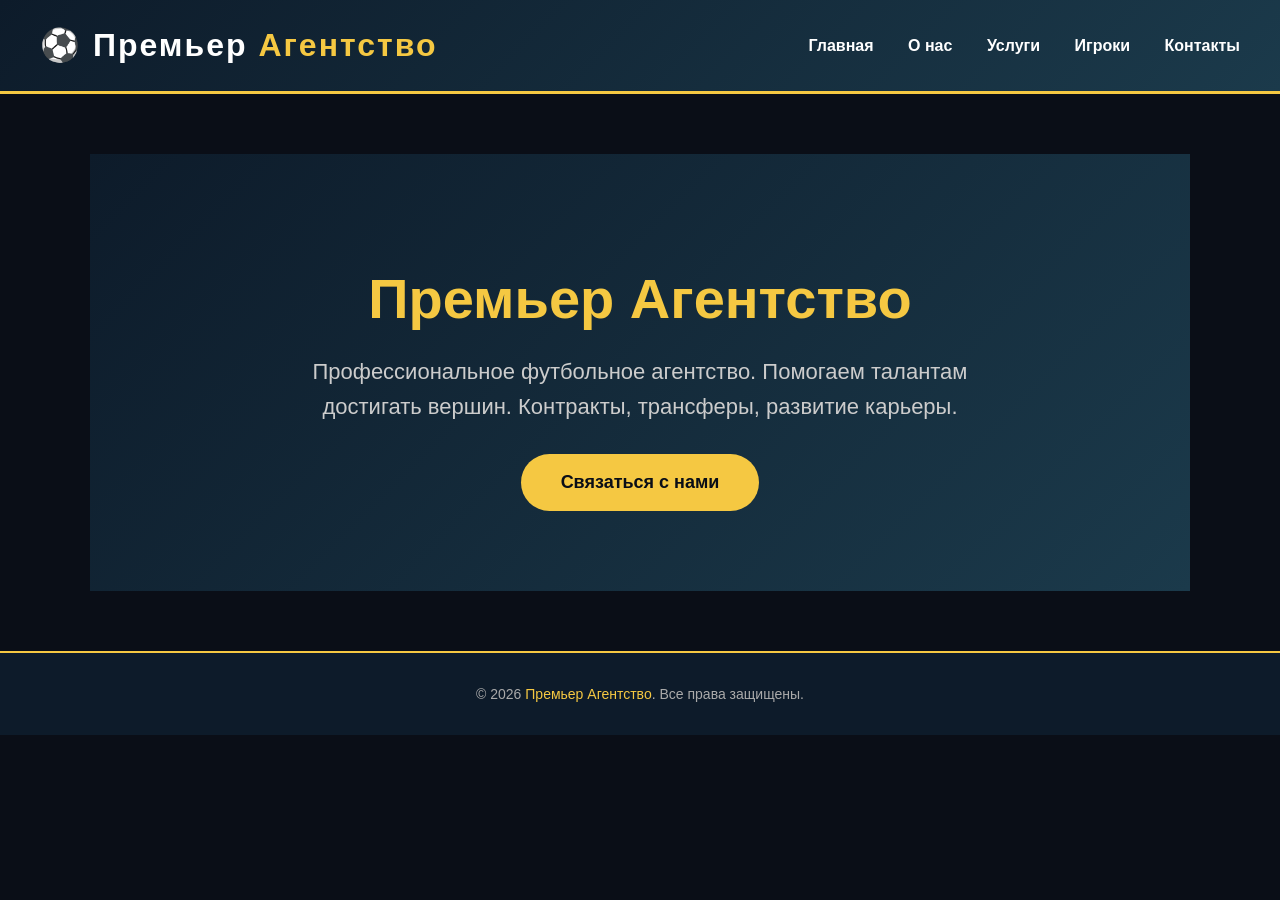
==== commit 72b70ab4: "Update index.html" ====
--- a/index.html
+++ b/index.html
@@ -3,262 +3,8 @@
 <head>
     <meta charset="UTF-8">
     <meta name="viewport" content="width=device-width, initial-scale=1.0">
-    <title>Премьер Агентство | Футбольное агентство</title>
-    <style>
-        /* Общие настройки */
-        * {
-            margin: 0;
-            padding: 0;
-            box-sizing: border-box;
-        }
-
-        body {
-            font-family: 'Segoe UI', Arial, sans-serif;
-            background: #0a0e17;
-            color: #fff;
-            line-height: 1.6;
-        }
-
-        /* Шапка */
-        header {
-            background: linear-gradient(135deg, #0d1b2a, #1b3a4b);
-            padding: 20px 40px;
-            display: flex;
-            justify-content: space-between;
-            align-items: center;
-            border-bottom: 3px solid #f5c842;
-            flex-wrap: wrap;
-        }
-
-        .logo h1 {
-            font-size: 32px;
-            color: #f5c842;
-            letter-spacing: 2px;
-        }
-
-        .logo span {
-            color: #fff;
-        }
-
-        nav a {
-            color: #fff;
-            text-decoration: none;
-            margin-left: 30px;
-            font-weight: 600;
-            transition: 0.3s;
-            font-size: 16px;
-        }
-
-        nav a:hover {
-            color: #f5c842;
-        }
-
-        /* Главный экран */
-        .hero {
-            background: linear-gradient(135deg, #0d1b2a, #1b3a4b);
-            text-align: center;
-            padding: 100px 20px 80px;
-        }
-
-        .hero h2 {
-            font-size: 56px;
-            color: #f5c842;
-            margin-bottom: 10px;
-        }
-
-        .hero p {
-            font-size: 22px;
-            color: #ccc;
-            max-width: 700px;
-            margin: 0 auto 30px;
-        }
-
-        .btn {
-            display: inline-block;
-            background: #f5c842;
-            color: #0a0e17;
-            padding: 14px 40px;
-            font-weight: 700;
-            text-decoration: none;
-            border-radius: 50px;
-            font-size: 18px;
-            transition: 0.3s;
-        }
-
-        .btn:hover {
-            background: #ffd966;
-            transform: scale(1.05);
-        }
-
-        /* Секции */
-        section {
-            max-width: 1100px;
-            margin: 60px auto;
-            padding: 0 20px;
-        }
-
-        .section-title {
-            text-align: center;
-            font-size: 36px;
-            color: #f5c842;
-            margin-bottom: 40px;
-            border-bottom: 2px solid #f5c842;
-            display: inline-block;
-            padding-bottom: 10px;
-        }
-
-        .center {
-            text-align: center;
-        }
-
-        /* Услуги */
-        .services-grid {
-            display: grid;
-            grid-template-columns: repeat(auto-fit, minmax(250px, 1fr));
-            gap: 30px;
-            margin-top: 20px;
-        }
-
-        .service-card {
-            background: #12202f;
-            padding: 30px 20px;
-            border-radius: 12px;
-            text-align: center;
-            transition: 0.3s;
-            border: 1px solid #1b3a4b;
-        }
-
-        .service-card:hover {
-            transform: translateY(-10px);
-            border-color: #f5c842;
-            box-shadow: 0 10px 30px rgba(245, 200, 66, 0.1);
-        }
-
-        .service-card h3 {
-            color: #f5c842;
-            font-size: 24px;
-            margin-bottom: 10px;
-        }
-
-        .service-card p {
-            color: #bbb;
-            font-size: 16px;
-        }
-
-        /* Игроки */
-        .players-grid {
-            display: grid;
-            grid-template-columns: repeat(auto-fit, minmax(200px, 1fr));
-            gap: 30px;
-            margin-top: 20px;
-        }
-
-        .player-card {
-            background: #12202f;
-            padding: 25px 15px;
-            border-radius: 12px;
-            text-align: center;
-            border: 1px solid #1b3a4b;
-            transition: 0.3s;
-        }
-
-        .player-card:hover {
-            border-color: #f5c842;
-            transform: scale(1.03);
-        }
-
-        .player-card .number {
-            font-size: 48px;
-            font-weight: 700;
-            color: #f5c842;
-            opacity: 0.3;
-            line-height: 1;
-        }
-
-        .player-card h4 {
-            font-size: 20px;
-            margin: 5px 0;
-            color: #fff;
-        }
-
-        .player-card p {
-            color: #aaa;
-            font-size: 14px;
-        }
-
-        /* Контакты */
-        .contacts {
-            background: #12202f;
-            padding: 40px 30px;
-            border-radius: 12px;
-            display: flex;
-            flex-wrap: wrap;
-            justify-content: space-around;
-            gap: 30px;
-            border: 1px solid #1b3a4b;
-        }
-
-        .contact-item {
-            text-align: center;
-        }
-
-        .contact-item h4 {
-            color: #f5c842;
-            font-size: 18px;
-        }
-
-        .contact-item p {
-            color: #ccc;
-            font-size: 16px;
-        }
-
-        .contact-item a {
-            color: #f5c842;
-            text-decoration: none;
-        }
-
-        .contact-item a:hover {
-            text-decoration: underline;
-        }
-
-        /* Подвал */
-        footer {
-            background: #0d1b2a;
-            text-align: center;
-            padding: 30px 20px;
-            border-top: 2px solid #f5c842;
-            margin-top: 40px;
-            color: #aaa;
-            font-size: 14px;
-        }
-
-        footer span {
-            color: #f5c842;
-        }
-
-        /* Адаптив */
-        @media (max-width: 768px) {
-            header {
-                flex-direction: column;
-                text-align: center;
-                gap: 15px;
-                padding: 20px;
-            }
-            nav a {
-                margin: 0 10px;
-                font-size: 14px;
-            }
-            .hero h2 {
-                font-size: 34px;
-            }
-            .hero p {
-                font-size: 18px;
-            }
-            .section-title {
-                font-size: 28px;
-            }
-        }
-    </style>
+    <title>Премьер Агентство | Главная</title>
+    <link rel="stylesheet" href="style.css">
 </head>
 <body>
 
@@ -268,10 +14,11 @@
             <h1>⚽ <span>Премьер</span> Агентство</h1>
         </div>
         <nav>
-            <a href="#about">О нас</a>
-            <a href="#services">Услуги</a>
-            <a href="#players">Игроки</a>
-            <a href="#contacts">Контакты</a>
+            <a href="index.html">Главная</a>
+            <a href="about.html">О нас</a>
+            <a href="services.html">Услуги</a>
+            <a href="players.html">Игроки</a>
+            <a href="contacts.html">Контакты</a>
         </nav>
     </header>
 
@@ -279,106 +26,12 @@
     <section class="hero">
         <h2>Премьер Агентство</h2>
         <p>Профессиональное футбольное агентство. Помогаем талантам достигать вершин. Контракты, трансферы, развитие карьеры.</p>
-        <a href="#contacts" class="btn">Связаться с нами</a>
-    </section>
-
-    <!-- О НАС -->
-    <section id="about">
-        <div class="center">
-            <h2 class="section-title">О нас</h2>
-        </div>
-        <p style="font-size:18px; color:#ccc; text-align:center; max-width:800px; margin:0 auto;">
-            <strong>Премьер Агентство</strong> — это команда профессионалов с многолетним опытом в футбольном менеджменте. 
-            Мы представляем интересы футболистов, помогаем заключать выгодные контракты, организуем просмотры в топ-клубы 
-            и сопровождаем карьеру на каждом этапе.
-        </p>
-    </section>
-
-    <!-- УСЛУГИ -->
-    <section id="services">
-        <div class="center">
-            <h2 class="section-title">Наши услуги</h2>
-        </div>
-        <div class="services-grid">
-            <div class="service-card">
-                <h3>📋 Контракты</h3>
-                <p>Юридическое сопровождение, переговоры с клубами, подписание выгодных контрактов.</p>
-            </div>
-            <div class="service-card">
-                <h3>🔄 Трансферы</h3>
-                <p>Организация переходов в клубы РПЛ, Европы и мира. Поиск лучших вариантов.</p>
-            </div>
-            <div class="service-card">
-                <h3>📈 Карьера</h3>
-                <p>Индивидуальный план развития, помощь с переездом, адаптация в новом клубе.</p>
-            </div>
-            <div class="service-card">
-                <h3>🎯 Просмотры</h3>
-                <p>Организация просмотров и тренировочных сборов для молодых талантов.</p>
-            </div>
-        </div>
-    </section>
-
-    <!-- ИГРОКИ -->
-    <section id="players">
-        <div class="center">
-            <h2 class="section-title">Наши игроки</h2>
-        </div>
-        <div class="players-grid">
-            <div class="player-card">
-                <div class="number">9</div>
-                <h4>Алексей Смирнов</h4>
-                <p>Нападающий | 24 года</p>
-            </div>
-            <div class="player-card">
-                <div class="number">7</div>
-                <h4>Дмитрий Волков</h4>
-                <p>Полузащитник | 22 года</p>
-            </div>
-            <div class="player-card">
-                <div class="number">4</div>
-                <h4>Илья Морозов</h4>
-                <p>Защитник | 26 лет</p>
-            </div>
-            <div class="player-card">
-                <div class="number">1</div>
-                <h4>Артем Белов</h4>
-                <p>Вратарь | 21 год</p>
-            </div>
-        </div>
-    </section>
-
-    <!-- КОНТАКТЫ -->
-    <section id="contacts">
-        <div class="center">
-            <h2 class="section-title">Контакты</h2>
-        </div>
-        <div class="contacts">
-            <div class="contact-item">
-                <h4>📞 Телефон</h4>
-                <p><a href="tel:+78005553535">+7 (800) 555-35-35</a></p>
-            </div>
-            <div class="contact-item">
-                <h4>✉️ Email</h4>
-                <p><a href="mailto:info@premieragency.ru">info@premieragency.ru</a></p>
-            </div>
-            <div class="contact-item">
-                <h4>📍 Адрес</h4>
-                <p>Москва, ул. Спортивная, 10</p>
-            </div>
-            <div class="contact-item">
-                <h4>📱 Соцсети</h4>
-                <p>
-                    <a href="#">Instagram</a> | <a href="#">Telegram</a> | <a href="#">VK</a>
-                </p>
-            </div>
-        </div>
+        <a href="contacts.html" class="btn">Связаться с нами</a>
     </section>
 
     <!-- ПОДВАЛ -->
     <footer>
         <p>© 2026 <span>Премьер Агентство</span>. Все права защищены.</p>
-        <p style="margin-top:5px; font-size:13px; color:#666;">Профессиональное футбольное агентство</p>
     </footer>
 
 </body>
--- a/style.css
+++ b/style.css
@@ -0,0 +1,250 @@
+/* style.css — общие стили для всех страниц */
+
+* {
+    margin: 0;
+    padding: 0;
+    box-sizing: border-box;
+}
+
+body {
+    font-family: 'Segoe UI', Arial, sans-serif;
+    background: #0a0e17;
+    color: #fff;
+    line-height: 1.6;
+}
+
+html {
+    scroll-behavior: smooth;
+}
+
+header {
+    background: linear-gradient(135deg, #0d1b2a, #1b3a4b);
+    padding: 20px 40px;
+    display: flex;
+    justify-content: space-between;
+    align-items: center;
+    border-bottom: 3px solid #f5c842;
+    flex-wrap: wrap;
+}
+
+.logo h1 {
+    font-size: 32px;
+    color: #f5c842;
+    letter-spacing: 2px;
+}
+
+.logo span {
+    color: #fff;
+}
+
+nav a {
+    color: #fff;
+    text-decoration: none;
+    margin-left: 30px;
+    font-weight: 600;
+    transition: 0.3s;
+    font-size: 16px;
+}
+
+nav a:hover {
+    color: #f5c842;
+}
+
+.hero {
+    background: linear-gradient(135deg, #0d1b2a, #1b3a4b);
+    text-align: center;
+    padding: 100px 20px 80px;
+}
+
+.hero h2 {
+    font-size: 56px;
+    color: #f5c842;
+    margin-bottom: 10px;
+}
+
+.hero p {
+    font-size: 22px;
+    color: #ccc;
+    max-width: 700px;
+    margin: 0 auto 30px;
+}
+
+.btn {
+    display: inline-block;
+    background: #f5c842;
+    color: #0a0e17;
+    padding: 14px 40px;
+    font-weight: 700;
+    text-decoration: none;
+    border-radius: 50px;
+    font-size: 18px;
+    transition: 0.3s;
+}
+
+.btn:hover {
+    background: #ffd966;
+    transform: scale(1.05);
+}
+
+section {
+    max-width: 1100px;
+    margin: 60px auto;
+    padding: 0 20px;
+}
+
+.section-title {
+    text-align: center;
+    font-size: 36px;
+    color: #f5c842;
+    margin-bottom: 40px;
+    border-bottom: 2px solid #f5c842;
+    display: inline-block;
+    padding-bottom: 10px;
+}
+
+.center {
+    text-align: center;
+}
+
+.services-grid {
+    display: grid;
+    grid-template-columns: repeat(auto-fit, minmax(250px, 1fr));
+    gap: 30px;
+    margin-top: 20px;
+}
+
+.service-card {
+    background: #12202f;
+    padding: 30px 20px;
+    border-radius: 12px;
+    text-align: center;
+    transition: 0.3s;
+    border: 1px solid #1b3a4b;
+}
+
+.service-card:hover {
+    transform: translateY(-10px);
+    border-color: #f5c842;
+    box-shadow: 0 10px 30px rgba(245, 200, 66, 0.1);
+}
+
+.service-card h3 {
+    color: #f5c842;
+    font-size: 24px;
+    margin-bottom: 10px;
+}
+
+.service-card p {
+    color: #bbb;
+    font-size: 16px;
+}
+
+.players-grid {
+    display: grid;
+    grid-template-columns: repeat(auto-fit, minmax(200px, 1fr));
+    gap: 30px;
+    margin-top: 20px;
+}
+
+.player-card {
+    background: #12202f;
+    padding: 25px 15px;
+    border-radius: 12px;
+    text-align: center;
+    border: 1px solid #1b3a4b;
+    transition: 0.3s;
+}
+
+.player-card:hover {
+    border-color: #f5c842;
+    transform: scale(1.03);
+}
+
+.player-card .number {
+    font-size: 48px;
+    font-weight: 700;
+    color: #f5c842;
+    opacity: 0.3;
+    line-height: 1;
+}
+
+.player-card h4 {
+    font-size: 20px;
+    margin: 5px 0;
+    color: #fff;
+}
+
+.player-card p {
+    color: #aaa;
+    font-size: 14px;
+}
+
+.contacts {
+    background: #12202f;
+    padding: 40px 30px;
+    border-radius: 12px;
+    display: flex;
+    flex-wrap: wrap;
+    justify-content: space-around;
+    gap: 30px;
+    border: 1px solid #1b3a4b;
+}
+
+.contact-item {
+    text-align: center;
+}
+
+.contact-item h4 {
+    color: #f5c842;
+    font-size: 18px;
+}
+
+.contact-item p {
+    color: #ccc;
+    font-size: 16px;
+}
+
+.contact-item a {
+    color: #f5c842;
+    text-decoration: none;
+}
+
+.contact-item a:hover {
+    text-decoration: underline;
+}
+
+footer {
+    background: #0d1b2a;
+    text-align: center;
+    padding: 30px 20px;
+    border-top: 2px solid #f5c842;
+    margin-top: 40px;
+    color: #aaa;
+    font-size: 14px;
+}
+
+footer span {
+    color: #f5c842;
+}
+
+@media (max-width: 768px) {
+    header {
+        flex-direction: column;
+        text-align: center;
+        gap: 15px;
+        padding: 20px;
+    }
+    nav a {
+        margin: 0 10px;
+        font-size: 14px;
+    }
+    .hero h2 {
+        font-size: 34px;
+    }
+    .hero p {
+        font-size: 18px;
+    }
+    .section-title {
+        font-size: 28px;
+    }
+}
